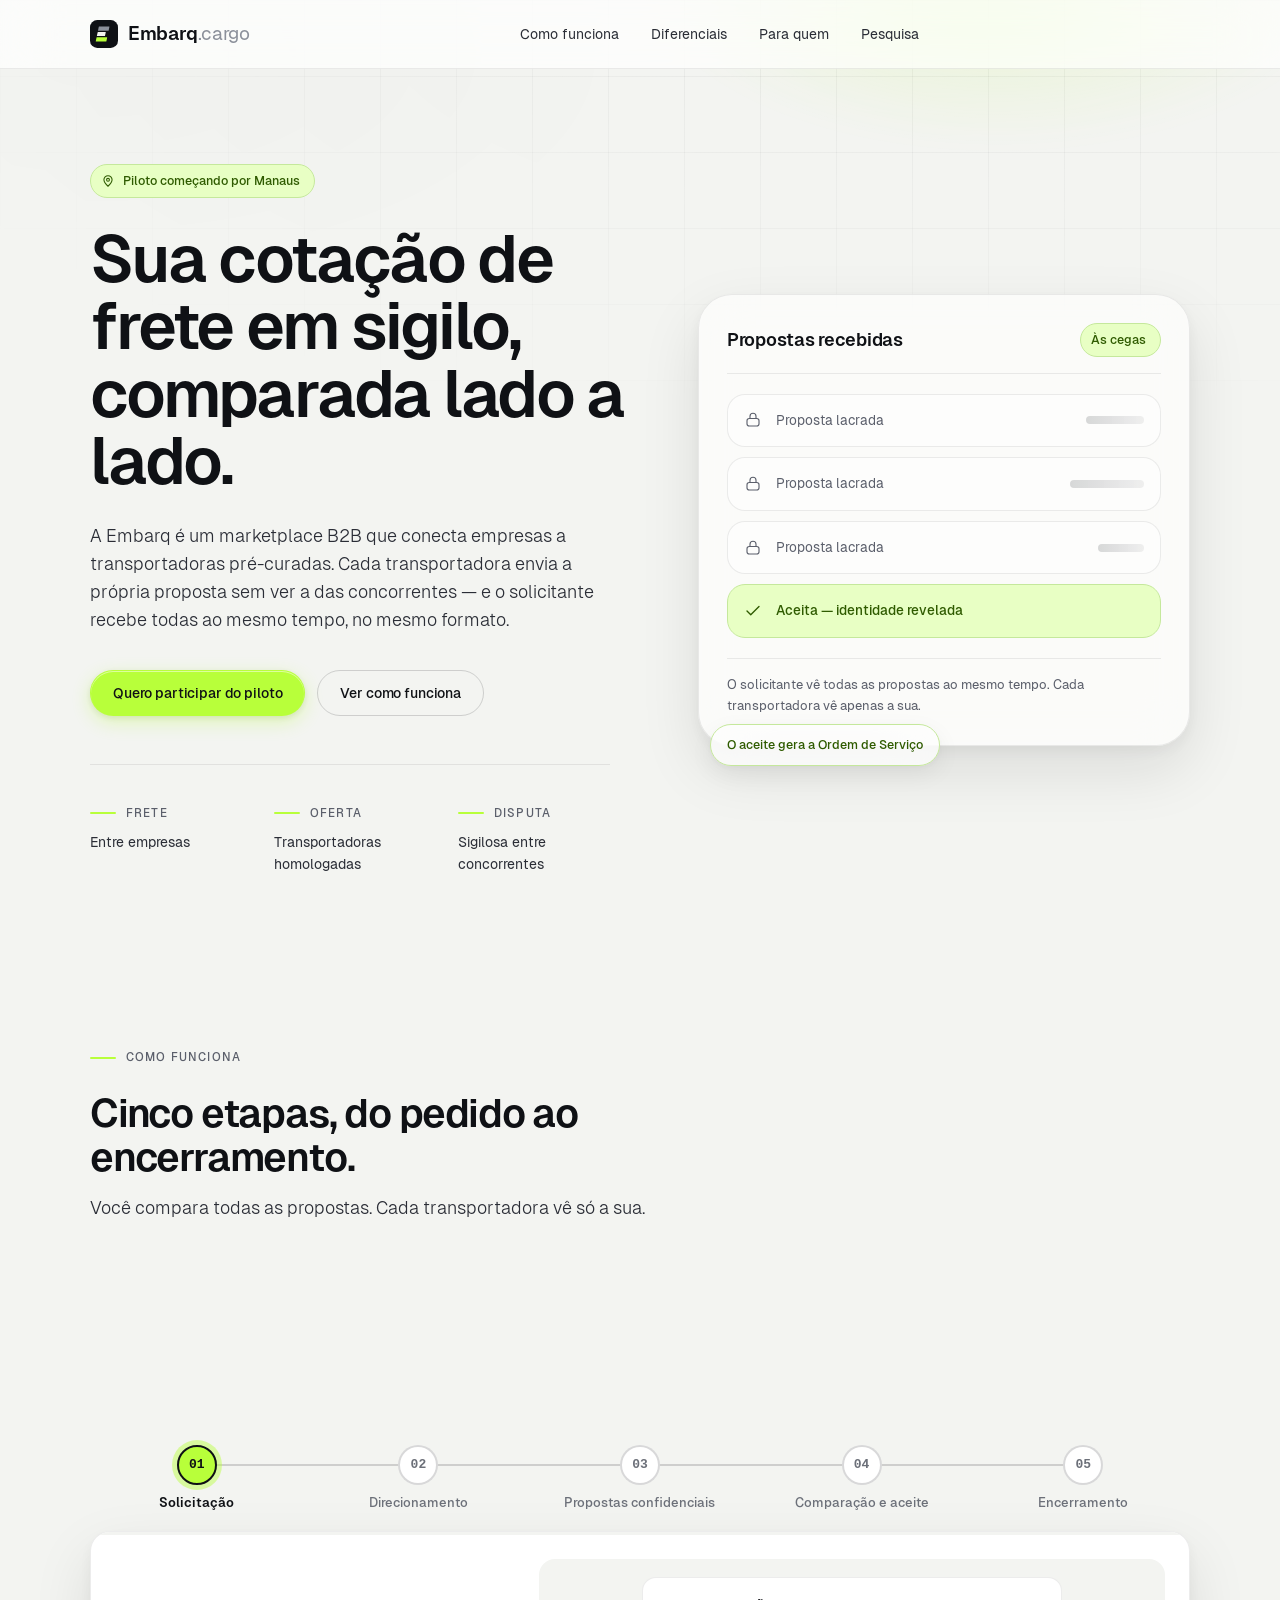
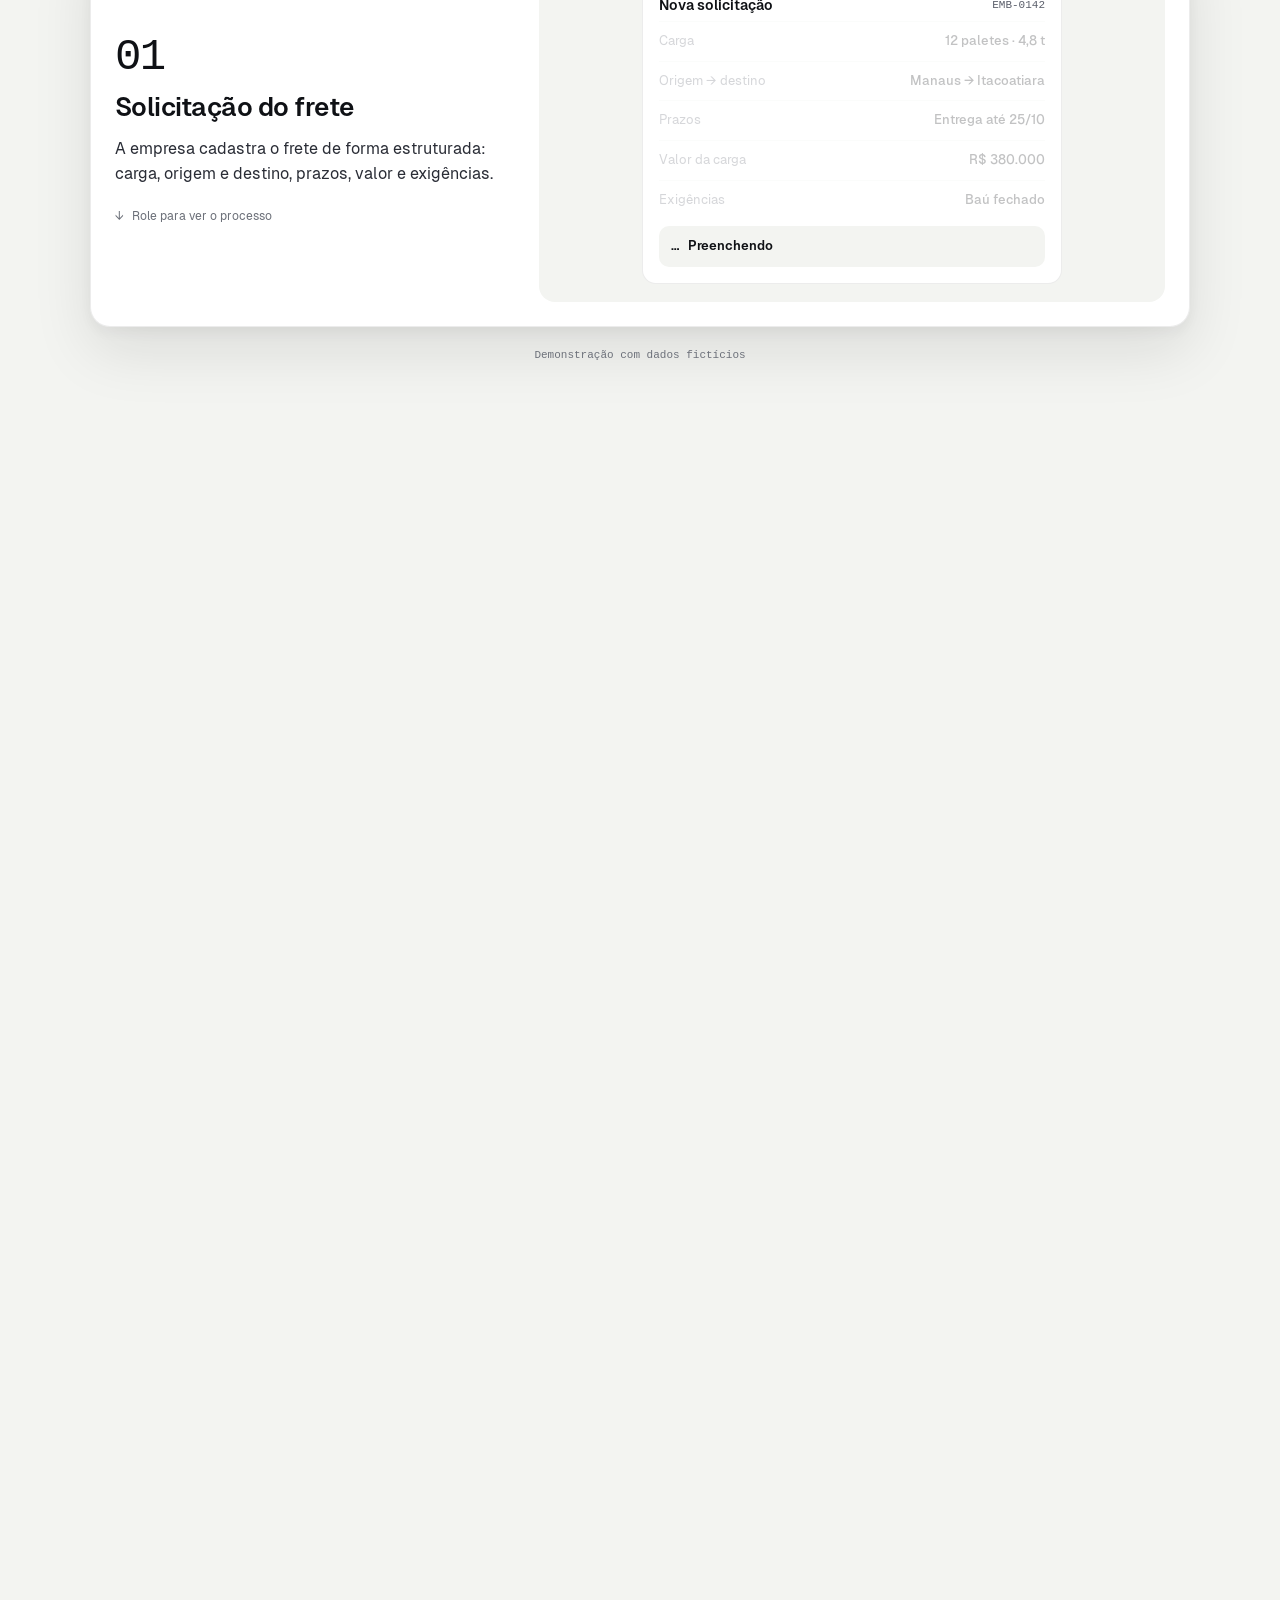
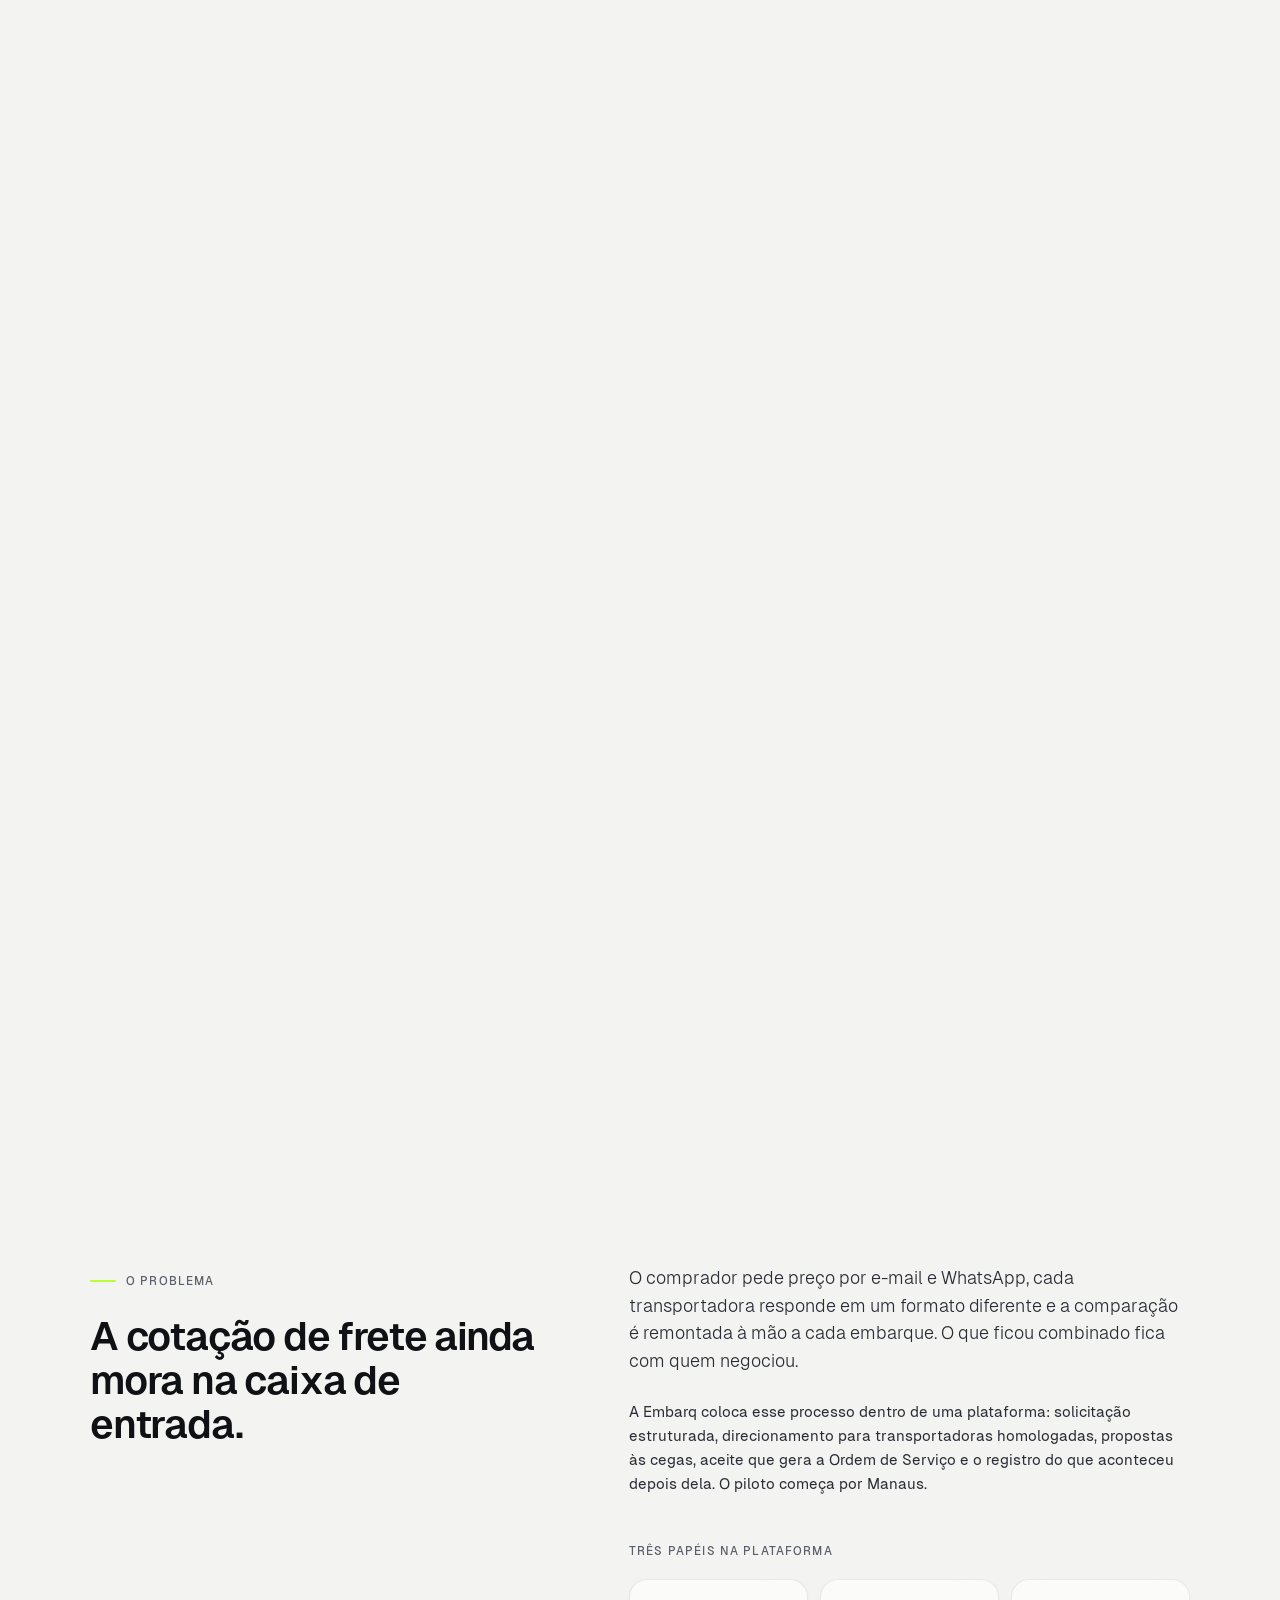
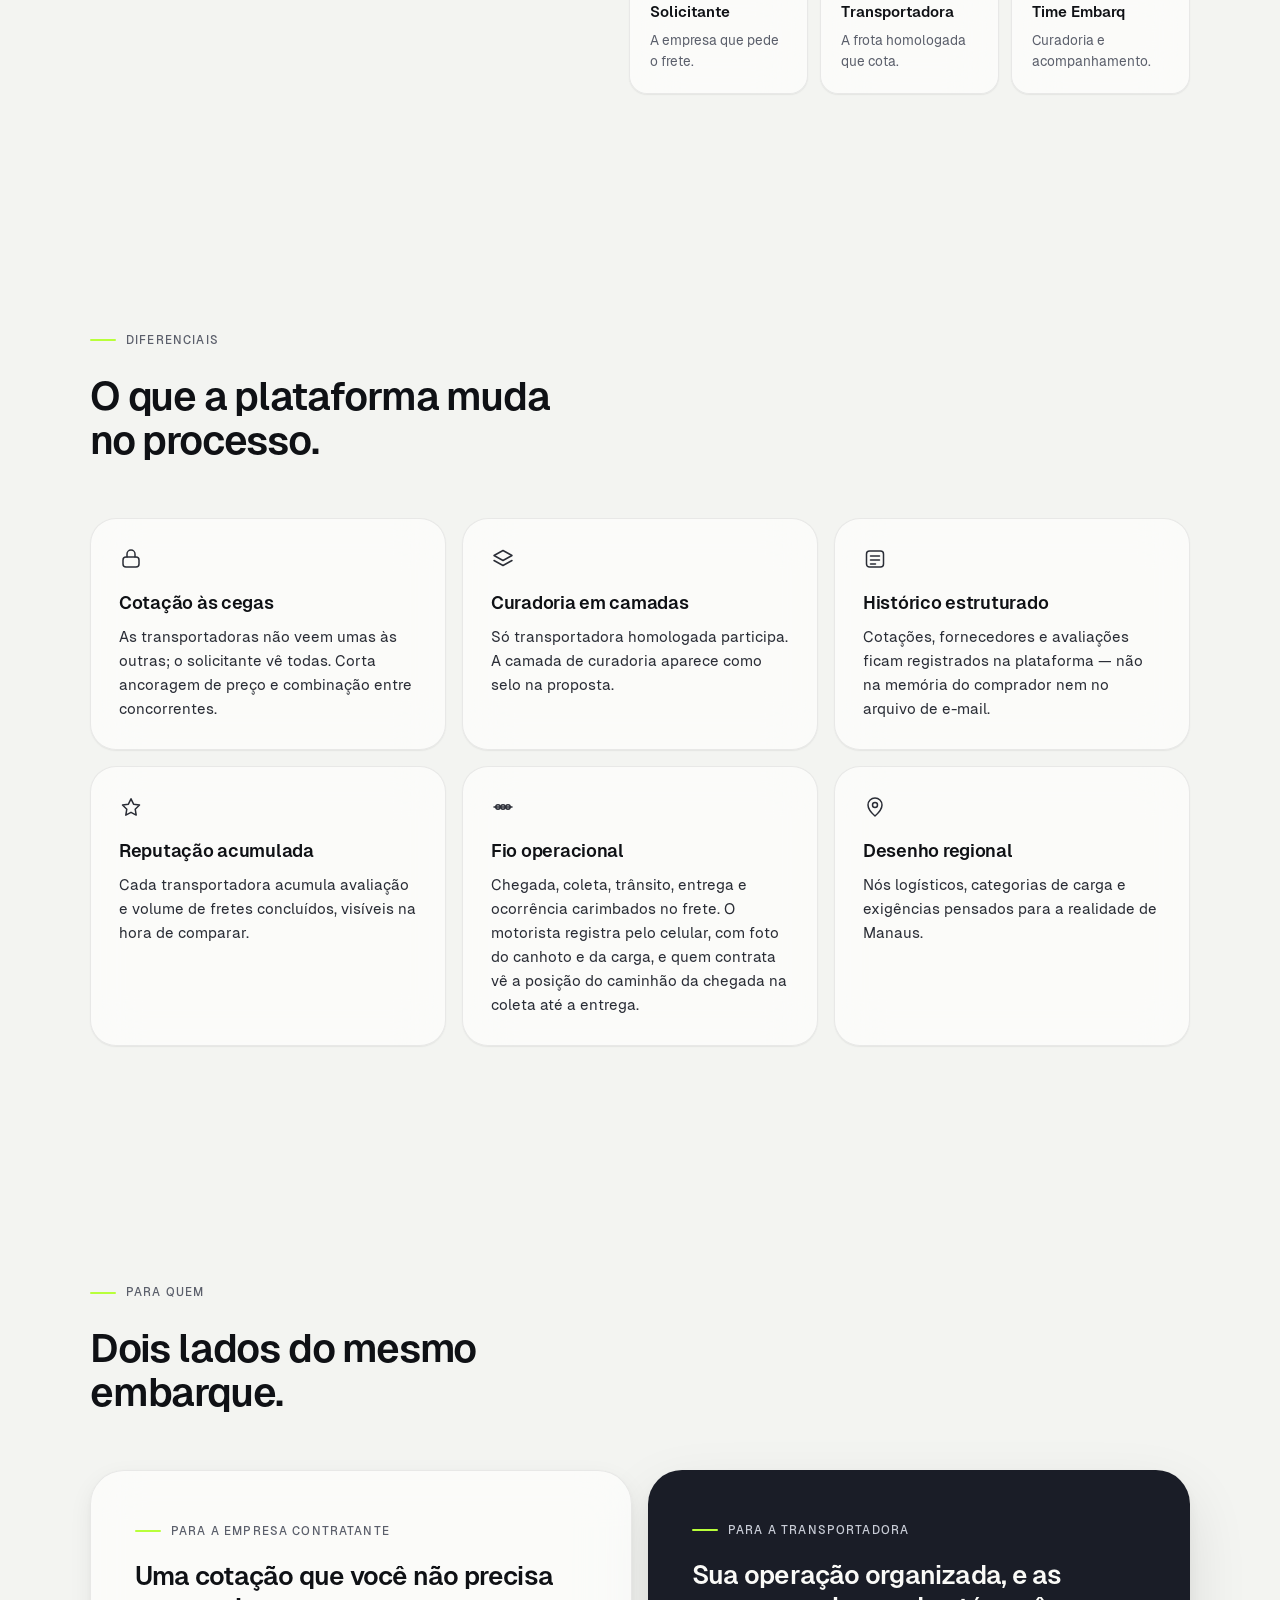
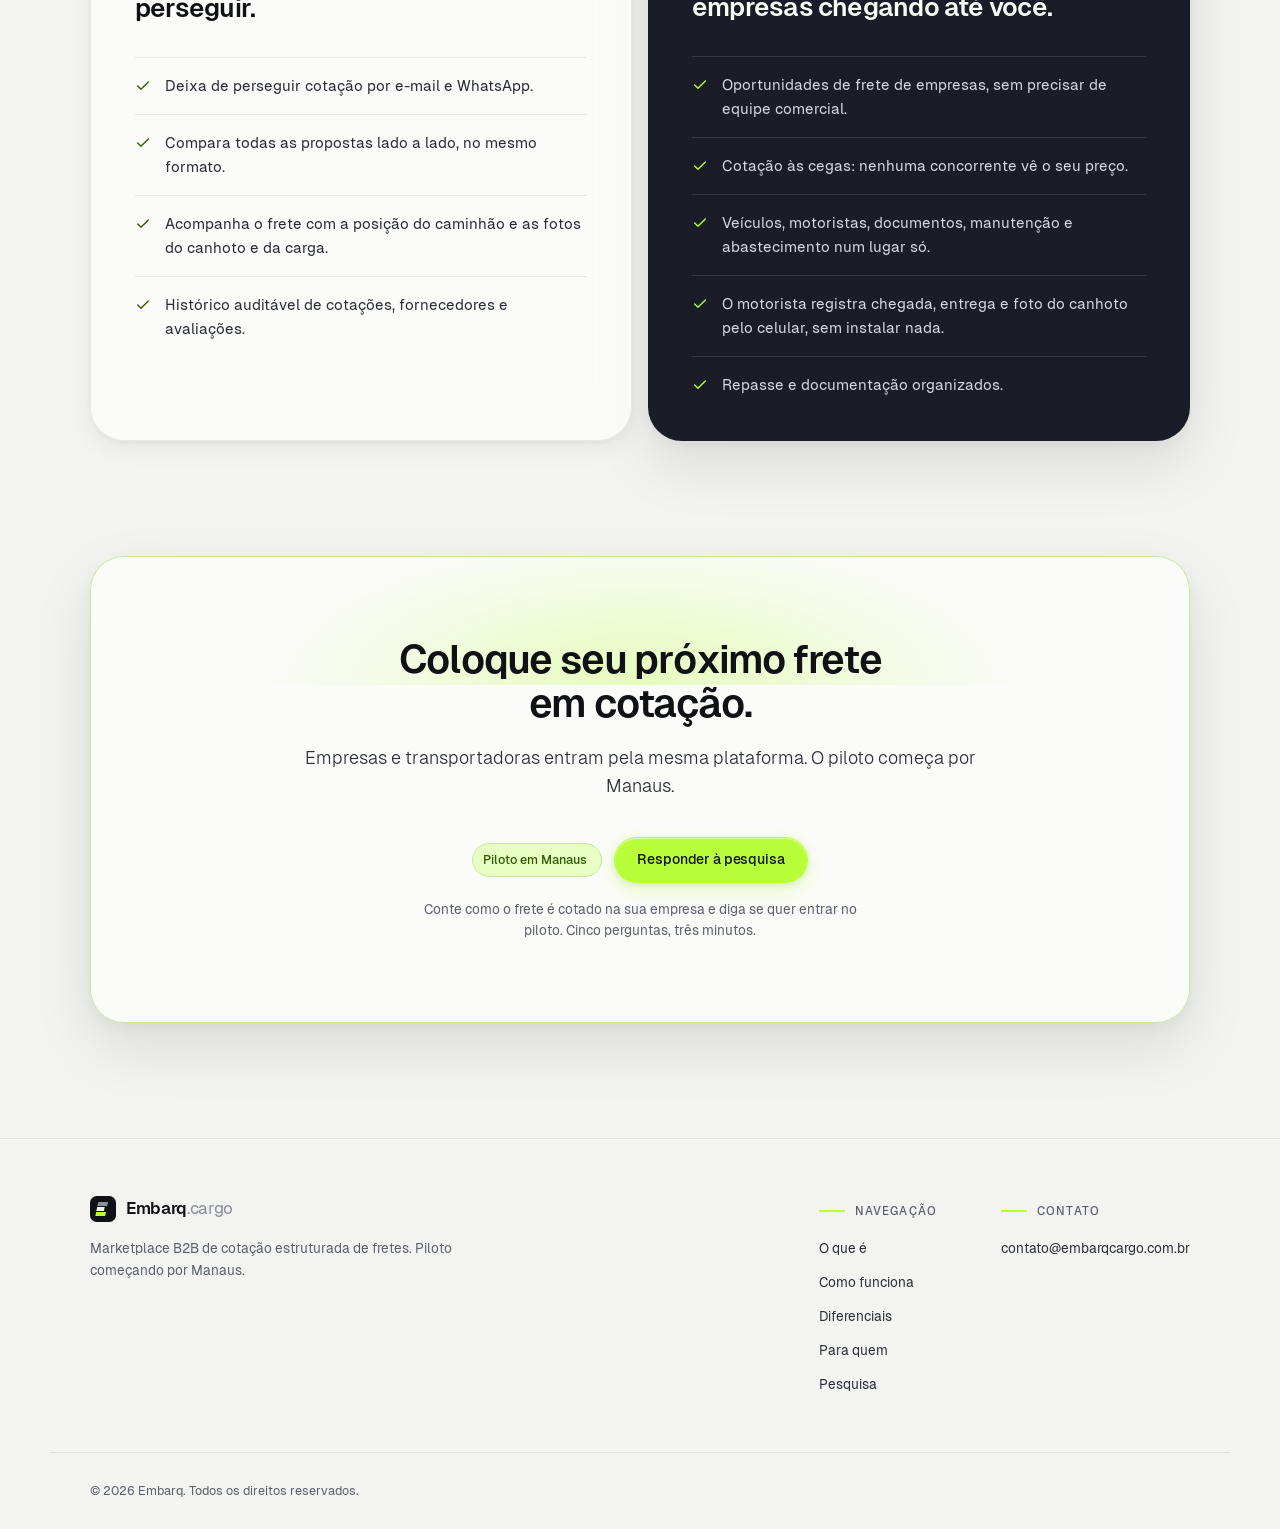
==== index.html @ 16a87852 "Réplica do site Embarq Cargo com jornada "Como funciona" - Cópia estática de embarqcargo.com.br (HTM" ====
<!doctype html>
<html lang="pt-BR">
  <head>
    <meta charset="UTF-8" />
    <meta name="viewport" content="width=device-width, initial-scale=1.0" />

    <title>Embarq Cargo — sua cotação de frete em sigilo</title>
    <meta
      name="description"
      content="Marketplace B2B de cotação estruturada de fretes. Transportadoras homologadas cotam às cegas; quem contrata o frete compara todas as propostas lado a lado. Começando por Manaus."
    />
    <link rel="canonical" href="https://embarqcargo.com.br/" />
    <meta name="robots" content="index, follow" />
    <meta name="theme-color" content="#0F1115" />

    <meta property="og:type" content="website" />
    <meta property="og:site_name" content="Embarq Cargo" />
    <meta property="og:locale" content="pt_BR" />
    <meta property="og:url" content="https://embarqcargo.com.br/" />
    <meta property="og:title" content="Embarq Cargo — sua cotação de frete em sigilo" />
    <meta
      property="og:description"
      content="Marketplace B2B que conecta empresas a transportadoras pré-curadas, com cotação às cegas entre concorrentes."
    />
    <meta property="og:image" content="https://embarqcargo.com.br/og-image.png" />
    <meta property="og:image:width" content="1200" />
    <meta property="og:image:height" content="630" />

    <meta name="twitter:card" content="summary_large_image" />
    <meta name="twitter:title" content="Embarq Cargo — sua cotação de frete em sigilo" />
    <meta
      name="twitter:description"
      content="Marketplace B2B que conecta empresas a transportadoras pré-curadas, com cotação às cegas entre concorrentes."
    />
    <meta name="twitter:image" content="https://embarqcargo.com.br/og-image.png" />

    <link rel="icon" href="/favicon.svg" type="image/svg+xml" />
    <link rel="apple-touch-icon" href="/apple-touch-icon.png" />

    <script type="application/ld+json">
      {
        "@context": "https://schema.org",
        "@type": "Organization",
        "name": "Embarq Cargo",
        "alternateName": "Embarq",
        "url": "https://embarqcargo.com.br/",
        "logo": "https://embarqcargo.com.br/favicon.svg",
        "email": "contato@embarqcargo.com.br",
        "description": "Marketplace B2B de cotação estruturada de fretes, com cotação às cegas entre transportadoras homologadas.",
        "contactPoint": {
          "@type": "ContactPoint",
          "contactType": "comercial",
          "email": "contato@embarqcargo.com.br",
          "availableLanguage": ["Portuguese"]
        }
      }
    </script>

    <script type="module" crossorigin src="/assets/index-Kib1uGmb.js"></script>
    <link rel="modulepreload" crossorigin href="/assets/index-CfhsuWbz.js">
    <link rel="stylesheet" crossorigin href="/assets/index-B1-DxNjW.css">
    <link rel="stylesheet" href="/assets/jornada.css">
    <script defer src="/assets/jornada.js"></script>
  </head>

  <body>
    <div class="fundo" aria-hidden="true"></div>

    <a
      href="#conteudo"
      class="btn btn-primario sr-only focus:not-sr-only focus:fixed focus:top-3 focus:left-3 focus:z-50"
      >Pular para o conteúdo</a
    >

    <div class="conteudo">
      <!-- ── Navegação ──────────────────────────────────────────── -->
      <header class="vidro-forte fixed inset-x-0 top-0 z-40 border-b border-line">
        <div class="container-embarq flex h-[68px] items-center justify-between gap-4">
          <a href="/" class="flex items-center gap-2.5 text-ink no-underline" aria-label="Embarq.cargo, página inicial">
            <svg width="28" height="28" viewBox="0 0 200 200" aria-hidden="true" focusable="false">
              <rect width="200" height="200" rx="52" fill="#0F1115" />
              <g transform="translate(100 100) skewX(-12) translate(-100 -100)">
                <rect x="52" y="47" width="76" height="30" rx="2" fill="#8B909A" />
                <rect x="52" y="85" width="58" height="30" rx="2" fill="#F3F4F1" />
                <rect x="52" y="123" width="76" height="30" rx="2" fill="#B8FF3A" />
              </g>
            </svg>
            <span class="text-[19px] tracking-[-0.02em]"
              ><span class="font-semibold">Embarq</span><span class="font-normal" style="color: #8b909a">.cargo</span></span
            >
          </a>

          <nav class="hidden items-center gap-8 md:flex" aria-label="Seções da página">
            <a href="#como-funciona" class="text-[14px] text-ink-700 no-underline transition-colors hover:text-ink"
              >Como funciona</a
            >
            <a href="#diferenciais" class="text-[14px] text-ink-700 no-underline transition-colors hover:text-ink"
              >Diferenciais</a
            >
            <a href="#para-quem" class="text-[14px] text-ink-700 no-underline transition-colors hover:text-ink"
              >Para quem</a
            >
            <a href="/pesquisa/" class="text-[14px] text-ink-700 no-underline transition-colors hover:text-ink"
              >Pesquisa</a
            >
          </nav>

          <div class="flex items-center gap-2">
            <button
              type="button"
              class="grid h-10 w-10 place-items-center rounded-pill border border-line-strong bg-transparent text-ink md:hidden"
              data-menu-botao
              aria-expanded="false"
              aria-controls="menu-mobile"
              aria-label="Abrir menu"
            >
              <svg width="20" height="20" viewBox="0 0 24 24" fill="none" stroke="currentColor" stroke-width="1.5" stroke-linecap="round" aria-hidden="true">
                <path d="M4 7h16M4 12h16M4 17h16" />
              </svg>
            </button>
          </div>
        </div>

        <div id="menu-mobile" class="border-t border-line md:hidden" data-menu-painel hidden>
          <nav class="container-embarq flex flex-col gap-1 py-4" aria-label="Seções da página">
            <a href="#como-funciona" class="rounded-sm px-2 py-3 text-ink-700 no-underline">Como funciona</a>
            <a href="#diferenciais" class="rounded-sm px-2 py-3 text-ink-700 no-underline">Diferenciais</a>
            <a href="#para-quem" class="rounded-sm px-2 py-3 text-ink-700 no-underline">Para quem</a>
            <a href="/pesquisa/" class="rounded-sm px-2 py-3 text-ink-700 no-underline">Pesquisa</a>
          </nav>
        </div>
      </header>

      <main id="conteudo" tabindex="-1">
        <!-- ── Hero ─────────────────────────────────────────────── -->
        <section class="secao pt-[132px] md:pt-[164px]">
          <div class="container-embarq grid items-center gap-14 lg:grid-cols-[1.05fr_0.95fr] lg:gap-16">
            <div>
              <p class="selo surgir">
                <svg width="14" height="14" viewBox="0 0 24 24" fill="none" stroke="currentColor" stroke-width="1.8" stroke-linecap="round" stroke-linejoin="round" aria-hidden="true">
                  <path d="M12 21s7-6.1 7-11a7 7 0 1 0-14 0c0 4.9 7 11 7 11z" />
                  <circle cx="12" cy="10" r="2.5" />
                </svg>
                Piloto começando por Manaus
              </p>

              <h1 class="mt-7 text-hero text-ink">
                Sua cotação de frete em sigilo, comparada lado a lado.
              </h1>

              <p class="mt-7 max-w-[54ch] text-lead text-ink-700">
                A Embarq é um marketplace B2B que conecta empresas a transportadoras pré-curadas. Cada
                transportadora envia a própria proposta sem ver a das concorrentes — e o solicitante recebe todas
                ao mesmo tempo, no mesmo formato.
              </p>

              <div class="mt-9 flex flex-wrap items-center gap-3">
                <a href="/pesquisa/" class="btn btn-primario">Quero participar do piloto</a>
                <a href="#como-funciona" class="btn btn-secundario">Ver como funciona</a>
              </div>

              <dl class="mt-12 grid max-w-[520px] grid-cols-2 gap-x-8 gap-y-6 border-t border-line pt-8 sm:grid-cols-3">
                <div>
                  <dt class="rotulo">Frete</dt>
                  <dd class="mt-2 ml-0 text-[14px] text-ink-700">Entre empresas</dd>
                </div>
                <div>
                  <dt class="rotulo">Oferta</dt>
                  <dd class="mt-2 ml-0 text-[14px] text-ink-700">Transportadoras homologadas</dd>
                </div>
                <div>
                  <dt class="rotulo">Disputa</dt>
                  <dd class="mt-2 ml-0 text-[14px] text-ink-700">Sigilosa entre concorrentes</dd>
                </div>
              </dl>
            </div>

            <!-- Quadro ilustrativo: propostas lacradas e uma revelada.
                 Sem preço, sem prazo, sem nome de empresa — as tarjas são
                 tarjas mesmo, e não números inventados. -->
            <div class="relative">
              <div class="vidro surgir rounded-xl border border-line p-5 shadow-float sm:p-7" style="animation-delay: 120ms">
                <div class="flex items-center justify-between gap-3 border-b border-line pb-4">
                  <p class="text-titulo text-ink">Propostas recebidas</p>
                  <span class="selo">Às cegas</span>
                </div>

                <ul class="mt-5 flex list-none flex-col gap-2.5 p-0">
                  <li class="linha-proposta">
                    <svg class="flex-none text-ink-500" width="18" height="18" viewBox="0 0 24 24" fill="none" stroke="currentColor" stroke-width="1.5" stroke-linecap="round" aria-hidden="true">
                      <rect x="4" y="10" width="16" height="10" rx="3" />
                      <path d="M8 10V7a4 4 0 0 1 8 0v3" />
                    </svg>
                    <span class="flex-1 text-[13.5px] text-ink-500">Proposta lacrada</span>
                    <span class="tarja w-[58px]" aria-hidden="true"></span>
                  </li>
                  <li class="linha-proposta">
                    <svg class="flex-none text-ink-500" width="18" height="18" viewBox="0 0 24 24" fill="none" stroke="currentColor" stroke-width="1.5" stroke-linecap="round" aria-hidden="true">
                      <rect x="4" y="10" width="16" height="10" rx="3" />
                      <path d="M8 10V7a4 4 0 0 1 8 0v3" />
                    </svg>
                    <span class="flex-1 text-[13.5px] text-ink-500">Proposta lacrada</span>
                    <span class="tarja w-[74px]" aria-hidden="true"></span>
                  </li>
                  <li class="linha-proposta">
                    <svg class="flex-none text-ink-500" width="18" height="18" viewBox="0 0 24 24" fill="none" stroke="currentColor" stroke-width="1.5" stroke-linecap="round" aria-hidden="true">
                      <rect x="4" y="10" width="16" height="10" rx="3" />
                      <path d="M8 10V7a4 4 0 0 1 8 0v3" />
                    </svg>
                    <span class="flex-1 text-[13.5px] text-ink-500">Proposta lacrada</span>
                    <span class="tarja w-[46px]" aria-hidden="true"></span>
                  </li>
                  <li class="linha-proposta" data-revelada>
                    <svg class="flex-none" width="18" height="18" viewBox="0 0 24 24" fill="none" stroke="currentColor" stroke-width="1.8" stroke-linecap="round" stroke-linejoin="round" aria-hidden="true">
                      <path d="M20 6 9 17l-5-5" />
                    </svg>
                    <span class="flex-1 text-[13.5px] font-medium">Aceita — identidade revelada</span>
                  </li>
                </ul>

                <p class="mt-5 border-t border-line pt-4 text-[13px] text-ink-500">
                  O solicitante vê todas as propostas ao mesmo tempo. Cada transportadora vê apenas a sua.
                </p>
              </div>

              <p
                class="vidro-forte surgir absolute -bottom-5 left-3 hidden rounded-pill border border-neon-line px-4 py-2.5 text-[12.5px] font-medium text-neon-ink shadow-raised sm:block"
                style="animation-delay: 260ms"
              >
                O aceite gera a Ordem de Serviço
              </p>
            </div>
          </div>
        </section>

        <!-- ── Como funciona ────────────────────────────────────── -->
        <!-- Jornada adaptada de "Embarq Jornada v3": avança conforme a rolagem
             (o quadro fica fixo enquanto a seção passa). Dados fictícios. -->
        <section id="como-funciona" class="jn-secao" aria-labelledby="t-como-funciona" tabindex="-1" data-jornada>
          <div class="container-embarq">
            <header class="jn-cab">
              <p class="rotulo">Como funciona</p>
              <h2 id="t-como-funciona" class="mt-6 text-secao text-ink">Cinco etapas, do pedido ao encerramento.</h2>
              <p class="mt-4 text-lead text-ink-700">Você compara todas as propostas. Cada transportadora vê só a sua.</p>
            </header>

            <ol class="sr-only">
              <li>Solicitação: a empresa cadastra o frete de forma estruturada — carga, origem e destino, prazos, valor e exigências.</li>
              <li>Direcionamento: a plataforma envia a solicitação para as transportadoras homologadas compatíveis com a carga e a rota.</li>
              <li>Propostas confidenciais: cada transportadora envia preço, prazo e diferenciais sem ver as condições das concorrentes.</li>
              <li>Comparação e aceite: você vê todas as propostas lado a lado e aceita uma. O aceite gera a Ordem de Serviço e revela a transportadora escolhida.</li>
              <li>Encerramento: recebimento confirmado com canhoto e fotos, avaliação da transportadora e pacote documental registrado.</li>
            </ol>

            <div class="jn-trilho">
              <div class="jn-fixo">
                <div class="jn-tabs" aria-label="Etapas">
                  <span class="jn-track" aria-hidden="true"></span>
                  <span class="jn-fill" aria-hidden="true"></span>
                </div>

                <div class="jn-panel" aria-hidden="true">
                  <div class="jn-bar"><i></i></div>
                  <div class="jn-conteudo">
                    <div class="jn-txt">
                      <span class="jn-num">01</span>
                      <h3 class="jn-title">Solicitação do frete</h3>
                      <p class="jn-body">A empresa cadastra o frete de forma estruturada: carga, origem e destino, prazos, valor e exigências.</p>
                      <span class="jn-dica"><span class="jn-seta">↓</span><span class="jn-dica-t">Role para ver o processo</span></span>
                    </div>
                    <div class="jn-stage"></div>
                  </div>
                </div>

                <p class="jn-foot">Demonstração com dados fictícios</p>
              </div>
            </div>

            <!-- Atalhos para sair da jornada: aparecem só enquanto ela está travada na tela. -->
            <nav class="jn-atalhos" aria-label="Sair do Como funciona">
              <button type="button" class="jn-atalho" data-ir="topo" title="Voltar ao topo">
                <svg width="18" height="18" viewBox="0 0 24 24" fill="none" stroke="currentColor" stroke-width="1.8" stroke-linecap="round" stroke-linejoin="round" aria-hidden="true"><path d="M12 19V5M5 12l7-7 7 7" /></svg>
                <span class="jn-atalho-t">Topo</span>
              </button>
              <button type="button" class="jn-atalho" data-ir="pular" title="Pular o Como funciona">
                <svg width="18" height="18" viewBox="0 0 24 24" fill="none" stroke="currentColor" stroke-width="1.8" stroke-linecap="round" stroke-linejoin="round" aria-hidden="true"><path d="M12 5v14M5 12l7 7 7-7" /></svg>
                <span class="jn-atalho-t">Pular</span>
              </button>
            </nav>
          </div>
        </section>

        <!-- ── O que é / o problema ─────────────────────────────── -->
        <section id="o-que-e" class="secao" aria-labelledby="t-o-que-e" tabindex="-1">
          <div class="container-embarq">
            <div class="grid gap-12 lg:grid-cols-[0.9fr_1.1fr] lg:gap-20">
              <div>
                <p class="rotulo">O problema</p>
                <h2 id="t-o-que-e" class="mt-6 text-secao text-ink">
                  A cotação de frete ainda mora na caixa de entrada.
                </h2>
              </div>

              <div class="max-w-[62ch]">
                <p class="text-lead text-ink-700">
                  O comprador pede preço por e-mail e WhatsApp, cada transportadora responde em um formato
                  diferente e a comparação é remontada à mão a cada embarque. O que ficou combinado fica com
                  quem negociou.
                </p>
                <p class="mt-6 text-corpo text-ink-700">
                  A Embarq coloca esse processo dentro de uma plataforma: solicitação estruturada, direcionamento
                  para transportadoras homologadas, propostas às cegas, aceite que gera a Ordem de Serviço e o
                  registro do que aconteceu depois dela. O piloto começa por Manaus.
                </p>

                <h3 class="mt-12 text-rotulo uppercase text-ink-500">Três papéis na plataforma</h3>
                <ul class="mt-5 grid list-none gap-3 p-0 sm:grid-cols-3">
                  <li class="vidro cartao rounded-md p-5">
                    <p class="text-[15px] font-semibold text-ink">Solicitante</p>
                    <p class="mt-1.5 text-[13.5px] text-ink-500">A empresa que pede o frete.</p>
                  </li>
                  <li class="vidro cartao rounded-md p-5">
                    <p class="text-[15px] font-semibold text-ink">Transportadora</p>
                    <p class="mt-1.5 text-[13.5px] text-ink-500">A frota homologada que cota.</p>
                  </li>
                  <li class="vidro cartao rounded-md p-5">
                    <p class="text-[15px] font-semibold text-ink">Time Embarq</p>
                    <p class="mt-1.5 text-[13.5px] text-ink-500">Curadoria e acompanhamento.</p>
                  </li>
                </ul>
              </div>
            </div>
          </div>
        </section>

        <!-- ── Diferenciais ─────────────────────────────────────── -->
        <section id="diferenciais" class="secao" aria-labelledby="t-diferenciais" tabindex="-1">
          <div class="container-embarq">
            <div class="max-w-[46ch]">
              <p class="rotulo">Diferenciais</p>
              <h2 id="t-diferenciais" class="mt-6 text-secao text-ink">O que a plataforma muda no processo.</h2>
            </div>

            <ul class="mt-14 grid list-none gap-4 p-0 sm:grid-cols-2 lg:grid-cols-3">
              <li class="vidro cartao rounded-lg p-7">
                <svg class="text-ink-700" width="24" height="24" viewBox="0 0 24 24" fill="none" stroke="currentColor" stroke-width="1.5" stroke-linecap="round" stroke-linejoin="round" aria-hidden="true">
                  <rect x="4" y="10" width="16" height="10" rx="3" />
                  <path d="M8 10V7a4 4 0 0 1 8 0v3" />
                </svg>
                <h3 class="mt-5 text-titulo text-ink">Cotação às cegas</h3>
                <p class="mt-2.5 text-corpo text-ink-700">
                  As transportadoras não veem umas às outras; o solicitante vê todas. Corta ancoragem de preço e
                  combinação entre concorrentes.
                </p>
              </li>

              <li class="vidro cartao rounded-lg p-7">
                <svg class="text-ink-700" width="24" height="24" viewBox="0 0 24 24" fill="none" stroke="currentColor" stroke-width="1.5" stroke-linecap="round" stroke-linejoin="round" aria-hidden="true">
                  <path d="M12 3.5 21 8.5 12 13.5 3 8.5z" />
                  <path d="M3 13.5 12 18.5 21 13.5" />
                </svg>
                <h3 class="mt-5 text-titulo text-ink">Curadoria em camadas</h3>
                <p class="mt-2.5 text-corpo text-ink-700">
                  Só transportadora homologada participa. A camada de curadoria aparece como selo na proposta.
                </p>
              </li>

              <li class="vidro cartao rounded-lg p-7">
                <svg class="text-ink-700" width="24" height="24" viewBox="0 0 24 24" fill="none" stroke="currentColor" stroke-width="1.5" stroke-linecap="round" stroke-linejoin="round" aria-hidden="true">
                  <rect x="3.5" y="4" width="17" height="16" rx="3" />
                  <path d="M7.5 9h9M7.5 13h9M7.5 17h5" />
                </svg>
                <h3 class="mt-5 text-titulo text-ink">Histórico estruturado</h3>
                <p class="mt-2.5 text-corpo text-ink-700">
                  Cotações, fornecedores e avaliações ficam registrados na plataforma — não na memória do
                  comprador nem no arquivo de e-mail.
                </p>
              </li>

              <li class="vidro cartao rounded-lg p-7">
                <svg class="text-ink-700" width="24" height="24" viewBox="0 0 24 24" fill="none" stroke="currentColor" stroke-width="1.5" stroke-linecap="round" stroke-linejoin="round" aria-hidden="true">
                  <path d="m12 3.8 2.6 5.4 5.9.8-4.3 4.2 1 5.9-5.2-2.8-5.2 2.8 1-5.9-4.3-4.2 5.9-.8z" />
                </svg>
                <h3 class="mt-5 text-titulo text-ink">Reputação acumulada</h3>
                <p class="mt-2.5 text-corpo text-ink-700">
                  Cada transportadora acumula avaliação e volume de fretes concluídos, visíveis na hora de
                  comparar.
                </p>
              </li>

              <li class="vidro cartao rounded-lg p-7">
                <svg class="text-ink-700" width="24" height="24" viewBox="0 0 24 24" fill="none" stroke="currentColor" stroke-width="1.5" stroke-linecap="round" stroke-linejoin="round" aria-hidden="true">
                  <path d="M3 12h18" />
                  <circle cx="7" cy="12" r="2.2" />
                  <circle cx="12" cy="12" r="2.2" />
                  <circle cx="17" cy="12" r="2.2" />
                </svg>
                <h3 class="mt-5 text-titulo text-ink">Fio operacional</h3>
                <p class="mt-2.5 text-corpo text-ink-700">
                  Chegada, coleta, trânsito, entrega e ocorrência carimbados no frete. O motorista registra pelo
                  celular, com foto do canhoto e da carga, e quem contrata vê a posição do caminhão da chegada na
                  coleta até a entrega.
                </p>
              </li>

              <li class="vidro cartao rounded-lg p-7">
                <svg class="text-ink-700" width="24" height="24" viewBox="0 0 24 24" fill="none" stroke="currentColor" stroke-width="1.5" stroke-linecap="round" stroke-linejoin="round" aria-hidden="true">
                  <path d="M12 21s7-6.1 7-11a7 7 0 1 0-14 0c0 4.9 7 11 7 11z" />
                  <circle cx="12" cy="10" r="2.5" />
                </svg>
                <h3 class="mt-5 text-titulo text-ink">Desenho regional</h3>
                <p class="mt-2.5 text-corpo text-ink-700">
                  Nós logísticos, categorias de carga e exigências pensados para a realidade de Manaus.
                </p>
              </li>
            </ul>
          </div>
        </section>

        <!-- ── Para quem ────────────────────────────────────────── -->
        <section id="para-quem" class="secao" aria-labelledby="t-para-quem" tabindex="-1">
          <div class="container-embarq">
            <div class="max-w-[46ch]">
              <p class="rotulo">Para quem</p>
              <h2 id="t-para-quem" class="mt-6 text-secao text-ink">Dois lados do mesmo embarque.</h2>
            </div>

            <div class="mt-14 grid gap-4 lg:grid-cols-2">
              <article class="vidro rounded-xl border border-line p-8 shadow-raised sm:p-11">
                <p class="rotulo">Para a empresa contratante</p>
                <h3 class="mt-5 text-[26px] font-semibold leading-tight tracking-[-0.03em] text-ink">
                  Uma cotação que você não precisa perseguir.
                </h3>
                <ul class="mt-8 flex list-none flex-col gap-4 p-0">
                  <li class="flex gap-3.5 border-t border-line pt-4 text-corpo text-ink-700">
                    <svg class="mt-1 flex-none text-neon-ink" width="16" height="16" viewBox="0 0 24 24" fill="none" stroke="currentColor" stroke-width="2" stroke-linecap="round" stroke-linejoin="round" aria-hidden="true"><path d="M20 6 9 17l-5-5" /></svg>
                    Deixa de perseguir cotação por e-mail e WhatsApp.
                  </li>
                  <li class="flex gap-3.5 border-t border-line pt-4 text-corpo text-ink-700">
                    <svg class="mt-1 flex-none text-neon-ink" width="16" height="16" viewBox="0 0 24 24" fill="none" stroke="currentColor" stroke-width="2" stroke-linecap="round" stroke-linejoin="round" aria-hidden="true"><path d="M20 6 9 17l-5-5" /></svg>
                    Compara todas as propostas lado a lado, no mesmo formato.
                  </li>
                  <li class="flex gap-3.5 border-t border-line pt-4 text-corpo text-ink-700">
                    <svg class="mt-1 flex-none text-neon-ink" width="16" height="16" viewBox="0 0 24 24" fill="none" stroke="currentColor" stroke-width="2" stroke-linecap="round" stroke-linejoin="round" aria-hidden="true"><path d="M20 6 9 17l-5-5" /></svg>
                    Acompanha o frete com a posição do caminhão e as fotos do canhoto e da carga.
                  </li>
                  <li class="flex gap-3.5 border-t border-line pt-4 text-corpo text-ink-700">
                    <svg class="mt-1 flex-none text-neon-ink" width="16" height="16" viewBox="0 0 24 24" fill="none" stroke="currentColor" stroke-width="2" stroke-linecap="round" stroke-linejoin="round" aria-hidden="true"><path d="M20 6 9 17l-5-5" /></svg>
                    Histórico auditável de cotações, fornecedores e avaliações.
                  </li>
                </ul>
              </article>

              <!-- O bloco escuro é o único da página onde o neon vira TEXTO:
                   sobre `--accent-structural` ele tem contraste de sobra, o
                   que não acontece sobre o off-white. -->
              <article class="rounded-xl bg-accent p-8 text-surface shadow-float sm:p-11">
                <p class="rotulo rotulo-claro">Para a transportadora</p>
                <h3 class="mt-5 text-[26px] font-semibold leading-tight tracking-[-0.03em] text-surface">
                  Sua operação organizada, e as empresas chegando até você.
                </h3>
                <ul class="mt-8 flex list-none flex-col gap-4 p-0">
                  <li class="flex gap-3.5 border-t border-white/12 pt-4 text-corpo text-[#d5d8e0]">
                    <svg class="mt-1 flex-none text-neon" width="16" height="16" viewBox="0 0 24 24" fill="none" stroke="currentColor" stroke-width="2" stroke-linecap="round" stroke-linejoin="round" aria-hidden="true"><path d="M20 6 9 17l-5-5" /></svg>
                    Oportunidades de frete de empresas, sem precisar de equipe comercial.
                  </li>
                  <li class="flex gap-3.5 border-t border-white/12 pt-4 text-corpo text-[#d5d8e0]">
                    <svg class="mt-1 flex-none text-neon" width="16" height="16" viewBox="0 0 24 24" fill="none" stroke="currentColor" stroke-width="2" stroke-linecap="round" stroke-linejoin="round" aria-hidden="true"><path d="M20 6 9 17l-5-5" /></svg>
                    Cotação às cegas: nenhuma concorrente vê o seu preço.
                  </li>
                  <li class="flex gap-3.5 border-t border-white/12 pt-4 text-corpo text-[#d5d8e0]">
                    <svg class="mt-1 flex-none text-neon" width="16" height="16" viewBox="0 0 24 24" fill="none" stroke="currentColor" stroke-width="2" stroke-linecap="round" stroke-linejoin="round" aria-hidden="true"><path d="M20 6 9 17l-5-5" /></svg>
                    Veículos, motoristas, documentos, manutenção e abastecimento num lugar só.
                  </li>
                  <li class="flex gap-3.5 border-t border-white/12 pt-4 text-corpo text-[#d5d8e0]">
                    <svg class="mt-1 flex-none text-neon" width="16" height="16" viewBox="0 0 24 24" fill="none" stroke="currentColor" stroke-width="2" stroke-linecap="round" stroke-linejoin="round" aria-hidden="true"><path d="M20 6 9 17l-5-5" /></svg>
                    O motorista registra chegada, entrega e foto do canhoto pelo celular, sem instalar nada.
                  </li>
                  <li class="flex gap-3.5 border-t border-white/12 pt-4 text-corpo text-[#d5d8e0]">
                    <svg class="mt-1 flex-none text-neon" width="16" height="16" viewBox="0 0 24 24" fill="none" stroke="currentColor" stroke-width="2" stroke-linecap="round" stroke-linejoin="round" aria-hidden="true"><path d="M20 6 9 17l-5-5" /></svg>
                    Repasse e documentação organizados.
                  </li>
                </ul>
              </article>
            </div>
          </div>
        </section>

        <!-- ── CTA final ────────────────────────────────────────── -->
        <section class="secao pt-0" aria-labelledby="t-cta" tabindex="-1">
          <div class="container-embarq">
            <div class="vidro relative overflow-hidden rounded-xl border border-neon-line px-7 py-14 text-center shadow-float sm:px-14 sm:py-20">
              <div
                class="pointer-events-none absolute inset-x-0 -top-24 h-56 opacity-70"
                style="background: radial-gradient(50% 100% at 50% 100%, var(--neon-glow) 0%, transparent 70%)"
                aria-hidden="true"
              ></div>

              <div class="relative">
                <h2 id="t-cta" class="mx-auto max-w-[18ch] text-secao text-ink">
                  Coloque seu próximo frete em cotação.
                </h2>
                <p class="mx-auto mt-5 max-w-[56ch] text-lead text-ink-700">
                  Empresas e transportadoras entram pela mesma plataforma. O piloto começa por Manaus.
                </p>
                <div class="mt-9 flex flex-wrap items-center justify-center gap-3">
                  <p class="selo">Piloto em Manaus</p>
                  <a href="/pesquisa/" class="btn btn-primario">Responder à pesquisa</a>
                </div>
                <p class="mx-auto mt-4 max-w-[52ch] text-[13.5px] text-ink-500">
                  Conte como o frete é cotado na sua empresa e diga se quer entrar no piloto. Cinco perguntas, três
                  minutos.
                </p>
              </div>
            </div>
          </div>
        </section>
      </main>

      <!-- ── Rodapé ───────────────────────────────────────────── -->
      <footer class="border-t border-line">
        <div class="container-embarq flex flex-col gap-10 py-14 md:flex-row md:justify-between">
          <div class="max-w-[38ch]">
            <div class="flex items-center gap-2.5">
              <svg width="26" height="26" viewBox="0 0 200 200" aria-hidden="true" focusable="false">
              <rect width="200" height="200" rx="52" fill="#0F1115" />
              <g transform="translate(100 100) skewX(-12) translate(-100 -100)">
                <rect x="52" y="47" width="76" height="30" rx="2" fill="#8B909A" />
                <rect x="52" y="85" width="58" height="30" rx="2" fill="#F3F4F1" />
                <rect x="52" y="123" width="76" height="30" rx="2" fill="#B8FF3A" />
              </g>
            </svg>
              <span class="text-[17px] tracking-[-0.02em] text-ink"
                ><span class="font-semibold">Embarq</span><span class="font-normal" style="color: #8b909a">.cargo</span></span
              >
            </div>
            <p class="mt-4 text-[13.5px] text-ink-500">
              Marketplace B2B de cotação estruturada de fretes. Piloto começando por Manaus.
            </p>
          </div>

          <div class="flex flex-col gap-8 sm:flex-row sm:gap-16">
            <nav aria-label="Rodapé">
              <h2 class="rotulo">Navegação</h2>
              <ul class="mt-4 flex list-none flex-col gap-2.5 p-0">
                <li><a href="#o-que-e" class="text-[13.5px] text-ink-700 no-underline hover:text-ink">O que é</a></li>
                <li><a href="#como-funciona" class="text-[13.5px] text-ink-700 no-underline hover:text-ink">Como funciona</a></li>
                <li><a href="#diferenciais" class="text-[13.5px] text-ink-700 no-underline hover:text-ink">Diferenciais</a></li>
                <li><a href="#para-quem" class="text-[13.5px] text-ink-700 no-underline hover:text-ink">Para quem</a></li>
                <li><a href="/pesquisa/" class="text-[13.5px] text-ink-700 no-underline hover:text-ink">Pesquisa</a></li>
              </ul>
            </nav>

            <div>
              <h2 class="rotulo">Contato</h2>
              <ul class="mt-4 flex list-none flex-col gap-2.5 p-0">
                <li>
                  <a href="mailto:contato@embarqcargo.com.br" class="text-[13.5px] text-ink-700 no-underline hover:text-ink">contato@embarqcargo.com.br</a
                  >
                </li>
              </ul>
              <!-- TODO: razão social, CNPJ, endereço e telefone entram aqui
                   quando o jurídico/comercial passar os dados oficiais.
                   Nada é inventado enquanto isso. -->
            </div>
          </div>
        </div>

        <div class="container-embarq border-t border-line py-7">
          <p class="text-[12.5px] text-ink-500">
            &copy; <span data-ano>2026</span> Embarq. Todos os direitos reservados.
          </p>
        </div>
      </footer>
    </div>
  </body>
</html>
---- assets/index-B1-DxNjW.css ----
@layer properties{@supports (((-webkit-hyphens:none)) and (not (margin-trim:inline))) or ((-moz-orient:inline) and (not (color:rgb(from red r g b)))){*,:before,:after,::backdrop{--tw-rotate-x:initial;--tw-rotate-y:initial;--tw-rotate-z:initial;--tw-skew-x:initial;--tw-skew-y:initial;--tw-border-style:solid;--tw-leading:initial;--tw-font-weight:initial;--tw-tracking:initial;--tw-shadow:0 0 #0000;--tw-shadow-color:initial;--tw-shadow-alpha:100%;--tw-inset-shadow:0 0 #0000;--tw-inset-shadow-color:initial;--tw-inset-shadow-alpha:100%;--tw-ring-color:initial;--tw-ring-shadow:0 0 #0000;--tw-inset-ring-color:initial;--tw-inset-ring-shadow:0 0 #0000;--tw-ring-inset:initial;--tw-ring-offset-width:0px;--tw-ring-offset-color:#fff;--tw-ring-offset-shadow:0 0 #0000}}}@font-face{font-family:Geist Sans;font-style:normal;font-display:swap;font-weight:300;src:url(/assets/geist-sans-latin-300-normal-C3kkMBb6.woff2)format("woff2"),url(/assets/geist-sans-latin-300-normal-plFOEHCX.woff)format("woff")}@font-face{font-family:Geist Sans;font-style:normal;font-display:swap;font-weight:400;src:url(/assets/geist-sans-latin-400-normal-gapTbOY8.woff2)format("woff2"),url(/assets/geist-sans-latin-400-normal-BOaIZNA2.woff)format("woff")}@font-face{font-family:Geist Sans;font-style:normal;font-display:swap;font-weight:500;src:url(/assets/geist-sans-latin-500-normal-uokXdC-Q.woff2)format("woff2"),url(/assets/geist-sans-latin-500-normal-CN2lyvyL.woff)format("woff")}@font-face{font-family:Geist Sans;font-style:normal;font-display:swap;font-weight:600;src:url(/assets/geist-sans-latin-600-normal-DFOURf8L.woff2)format("woff2"),url(/assets/geist-sans-latin-600-normal-CA1yjETN.woff)format("woff")}@font-face{font-family:Geist Sans;font-style:normal;font-display:swap;font-weight:700;src:url(/assets/geist-sans-latin-700-normal-BmN9tIp5.woff2)format("woff2"),url(/assets/geist-sans-latin-700-normal-CjScfYeH.woff)format("woff")}@layer theme{:root,:host{--font-mono:ui-monospace, SFMono-Regular, Menlo, Monaco, Consolas, "Liberation Mono", "Courier New", monospace;--color-white:#fff;--spacing:.25rem;--font-weight-normal:400;--font-weight-medium:500;--font-weight-semibold:600;--leading-tight:1.25;--shadow-sm:0 1px 3px 0 #0000001a, 0 1px 2px -1px #0000001a;--shadow-md:0 4px 6px -1px #0000001a, 0 2px 4px -2px #0000001a;--shadow-lg:0 10px 15px -3px #0000001a, 0 4px 6px -4px #0000001a;--ease-out:cubic-bezier(0, 0, .2, 1);--blur-sm:8px;--blur-md:12px;--blur-lg:16px;--default-transition-duration:.15s;--default-transition-timing-function:cubic-bezier(.4, 0, .2, 1);--default-font-family:var(--font);--default-mono-font-family:var(--font-mono);--text-rotulo:11.5px}}@layer base{*,:after,:before,::backdrop{box-sizing:border-box;border:0 solid;margin:0;padding:0}::file-selector-button{box-sizing:border-box;border:0 solid;margin:0;padding:0}html,:host{-webkit-text-size-adjust:100%;tab-size:4;line-height:1.5;font-family:var(--default-font-family,-apple-system, BlinkMacSystemFont, "Segoe UI", Roboto, "Helvetica Neue", "Noto Sans", Arial, sans-serif, "Apple Color Emoji", "Segoe UI Emoji", "Segoe UI Symbol", "Noto Color Emoji");font-feature-settings:var(--default-font-feature-settings,normal);font-variation-settings:var(--default-font-variation-settings,normal);-webkit-tap-highlight-color:transparent}hr{height:0;color:inherit;border-top-width:1px}abbr:where([title]){-webkit-text-decoration:underline dotted;text-decoration:underline dotted}h1,h2,h3,h4,h5,h6{font-size:inherit;font-weight:inherit}a{color:inherit;-webkit-text-decoration:inherit;text-decoration:inherit}b,strong{font-weight:bolder}code,kbd,samp,pre{font-family:var(--default-mono-font-family,ui-monospace, SFMono-Regular, Menlo, Monaco, Consolas, "Liberation Mono", "Courier New", monospace);font-feature-settings:var(--default-mono-font-feature-settings,normal);font-variation-settings:var(--default-mono-font-variation-settings,normal);font-size:1em}small{font-size:80%}sub,sup{vertical-align:baseline;font-size:75%;line-height:0;position:relative}sub{bottom:-.25em}sup{top:-.5em}table{text-indent:0;border-color:inherit;border-collapse:collapse}:-moz-focusring:where(:not(iframe)){outline:auto}progress{vertical-align:baseline}summary{display:list-item}ol,ul,menu{list-style:none}img,svg,video,canvas,audio,iframe,embed,object{vertical-align:middle;display:block}img,video{max-width:100%;height:auto}button,input,select,optgroup,textarea{font:inherit;font-feature-settings:inherit;font-variation-settings:inherit;letter-spacing:inherit;color:inherit;opacity:1;background-color:#0000;border-radius:0}::file-selector-button{font:inherit;font-feature-settings:inherit;font-variation-settings:inherit;letter-spacing:inherit;color:inherit;opacity:1;background-color:#0000;border-radius:0}:where(select:is([multiple],[size])) optgroup{font-weight:bolder}:where(select:is([multiple],[size])) optgroup option{padding-inline-start:20px}::file-selector-button{margin-inline-end:4px}::placeholder{opacity:1}@supports (not ((-webkit-appearance:-apple-pay-button))) or (contain-intrinsic-size:1px){::placeholder{color:currentColor}@supports (color:color-mix(in lab,red,red)){::placeholder{color:color-mix(in oklab,currentcolor 50%,transparent)}}}textarea{resize:vertical}::-webkit-search-decoration{-webkit-appearance:none}::-webkit-date-and-time-value{min-height:1lh;text-align:inherit}::-webkit-datetime-edit{display:inline-flex}::-webkit-datetime-edit-fields-wrapper{padding:0}::-webkit-datetime-edit{padding-block:0}::-webkit-datetime-edit-year-field{padding-block:0}::-webkit-datetime-edit-month-field{padding-block:0}::-webkit-datetime-edit-day-field{padding-block:0}::-webkit-datetime-edit-hour-field{padding-block:0}::-webkit-datetime-edit-minute-field{padding-block:0}::-webkit-datetime-edit-second-field{padding-block:0}::-webkit-datetime-edit-millisecond-field{padding-block:0}::-webkit-datetime-edit-meridiem-field{padding-block:0}::-webkit-calendar-picker-indicator{line-height:1}:-moz-ui-invalid{box-shadow:none}button,input:where([type=button],[type=reset],[type=submit]){appearance:button}::file-selector-button{appearance:button}::-webkit-inner-spin-button{height:auto}::-webkit-outer-spin-button{height:auto}[hidden]:where(:not([hidden=until-found])){display:none!important}html{-webkit-font-smoothing:antialiased;text-rendering:optimizelegibility}body{background:var(--bg-0);color:var(--ink-900);font-family:var(--font);margin:0;font-size:15px;line-height:1.6;overflow-x:clip}:focus-visible{outline:2px solid var(--ink-900);outline-offset:3px;border-radius:var(--r-xs)}:focus:not(:focus-visible){outline:none}:target,section[id]{scroll-margin-top:96px}::selection{background:var(--neon);color:var(--ink-900)}}@layer components{.container-embarq{width:100%;max-width:1180px;margin-inline:auto;padding-inline:clamp(20px,5vw,40px)}.secao{padding-block:clamp(72px,9vw,132px)}.fundo{z-index:0;pointer-events:none;background-image:linear-gradient(90deg,#0f11150e 1px,#0000 1px),linear-gradient(#0f11150e 1px,#0000 1px);background-size:76px 76px;position:fixed;inset:0;-webkit-mask-image:radial-gradient(120% 70% at 72% 0,#000 0%,#0000 72%);mask-image:radial-gradient(120% 70% at 72% 0,#000,#0000 72%)}.fundo:after{content:"";background:radial-gradient(46% 34% at 78% -4%,var(--neon-glow) 0%,transparent 62%),radial-gradient(60% 40% at 8% 6%,#1a1d2712 0%,transparent 70%);opacity:.5;position:absolute;inset:0}.conteudo{z-index:1;position:relative}.btn{border-radius:var(--r-pill);letter-spacing:-.01em;white-space:nowrap;cursor:pointer;min-height:46px;transition:transform var(--dur-fast) var(--ease-out),box-shadow var(--dur-base) var(--ease-out),background var(--dur-base) var(--ease-out),border-color var(--dur-base) var(--ease-out);border:1px solid #0000;justify-content:center;align-items:center;gap:8px;padding-inline:22px;font-size:14px;font-weight:500;text-decoration:none;display:inline-flex}.btn-primario{background:var(--neon);color:var(--ink-900);box-shadow:inset 0 1px #ffffff80,0 6px 18px #b8ff3a52,0 2px 6px #0f11151a}.btn-primario:hover{transform:translateY(-1px);box-shadow:inset 0 1px #ffffff80,0 10px 26px #b8ff3a75,0 3px 10px #0f111524}.btn-secundario{color:var(--ink-900);border-color:var(--line-strong);background:0 0}.btn-secundario:hover{background:var(--glass-strong);border-color:var(--ink-900)}.btn-escuro{color:var(--bg-1);background:0 0;border-color:#ffffff47}.btn-escuro:hover{border-color:var(--neon);color:var(--neon)}.btn-sm{min-height:38px;padding-inline:16px;font-size:13.5px}.rotulo{font-size:var(--text-rotulo);letter-spacing:.1em;text-transform:uppercase;color:var(--ink-500);align-items:center;gap:10px;font-weight:500;display:inline-flex}.rotulo:before{content:"";background:var(--neon);border-radius:2px;flex:none;width:26px;height:2px}.rotulo-claro{color:#c8ccd6}.rotulo-claro:before{background:var(--neon)}.selo{border-radius:var(--r-pill);border:1px solid var(--neon-line);background:var(--neon-soft);color:var(--neon-ink);align-items:center;gap:8px;padding:6px 14px 6px 10px;font-size:12.5px;font-weight:500;display:inline-flex}.cartao{border:1px solid var(--line);box-shadow:var(--shadow-sm);transition:transform var(--dur-base) var(--ease-out),box-shadow var(--dur-base) var(--ease-out),border-color var(--dur-base) var(--ease-out)}.cartao:hover{border-color:var(--neon-line);box-shadow:var(--shadow-md);transform:translateY(-3px)}.etapa{padding-bottom:44px;padding-left:74px;position:relative}.etapa:last-child{padding-bottom:0}.etapa:before{content:"";background:linear-gradient(to bottom,var(--line-strong),var(--line));width:1px;position:absolute;top:46px;bottom:-2px;left:23px}.etapa:last-child:before{display:none}.etapa-num{border-radius:var(--r-pill);border:1px solid var(--line-strong);background:var(--bg-1);width:47px;height:47px;color:var(--ink-700);font-variant-numeric:tabular-nums;letter-spacing:-.02em;place-items:center;font-size:14px;font-weight:600;display:grid;position:absolute;top:0;left:0}.etapa-num[data-marco]{background:var(--neon);border-color:var(--neon);color:var(--ink-900);box-shadow:0 0 0 6px #b8ff3a2e}@media(min-width:768px){.etapa{padding-left:96px}.etapa:before{top:62px;left:31px}.etapa-num{width:63px;height:63px;font-size:17px}}.tarja{border-radius:var(--r-pill);background:linear-gradient(90deg,#0f111529,#0f11150f);height:8px}.linha-proposta{border-radius:var(--r-md);border:1px solid var(--line);background:#ffffff80;align-items:center;gap:14px;padding:15px 16px;display:flex}.linha-proposta[data-revelada]{border-color:var(--neon-line);background:var(--neon-soft);color:var(--neon-ink)}@keyframes surgir{0%{opacity:0;transform:translateY(14px)}to{opacity:1;transform:none}}.surgir{animation:surgir var(--dur-slow) var(--ease-out) both}.opcao{text-align:left;border-radius:var(--r-md);border:1px solid var(--line-strong);background:var(--glass-card);width:100%;min-height:60px;-webkit-backdrop-filter:var(--blur-sm);backdrop-filter:var(--blur-sm);color:var(--ink-900);letter-spacing:-.01em;cursor:pointer;transition:border-color var(--dur-fast) var(--ease-out),background var(--dur-fast) var(--ease-out),transform var(--dur-fast) var(--ease-out);align-items:center;gap:12px;padding:14px 18px;font-family:inherit;font-size:16px;font-weight:500;line-height:1.35;display:flex}.opcao:hover:not(:disabled){border-color:var(--ink-900);transform:translateY(-1px)}.opcao[aria-pressed=true],.opcao[data-marcada]{border-color:var(--neon);background:var(--neon-soft);color:var(--neon-ink)}.opcao:disabled{cursor:not-allowed;opacity:.45}.opcao-atalho{border-radius:var(--r-xs);border:1px solid var(--line-strong);width:26px;height:26px;color:var(--ink-500);flex:none;justify-content:center;align-items:center;font-size:12px;font-weight:500;display:none}@media(hover:hover)and (pointer:fine){.opcao-atalho{display:inline-flex}}.opcao[aria-pressed=true] .opcao-atalho,.opcao[data-marcada] .opcao-atalho{border-color:var(--neon-ink);color:var(--neon-ink)}.opcao-atalho{border-radius:50%}.opcao--multipla .opcao-atalho{border-radius:var(--r-xs)}.pergunta-selo{border-radius:var(--r-pill);border:1px solid var(--neon);background:var(--neon-soft);color:var(--neon-ink);letter-spacing:.01em;align-self:flex-start;align-items:center;margin-top:12px;padding:6px 14px;font-size:13px;font-weight:600;display:inline-flex}.pergunta-selo--teto{border-color:var(--line-strong);color:var(--ink-500);background:0 0}.progresso-trilho{border-radius:var(--r-pill);background:var(--line);height:4px;overflow:hidden}.progresso-barra{border-radius:var(--r-pill);background:var(--ink-900);height:100%;transition:width var(--dur-base) var(--ease-out);display:block}.campo{border-radius:var(--r-md);border:1px solid var(--line-field);background:var(--bg-1);width:100%;color:var(--ink-900);padding:14px 16px;font-family:inherit;font-size:16px;line-height:1.5}.campo::placeholder{color:var(--ink-400)}.campo:focus{border-color:var(--ink-900)}.tela{animation:surgir var(--dur-base) var(--ease-out) both}}@layer utilities{.pointer-events-none{pointer-events:none}.sr-only{clip-path:inset(50%);white-space:nowrap;border-width:0;width:1px;height:1px;margin:-1px;padding:0;position:absolute;overflow:hidden}.absolute{position:absolute}.fixed{position:fixed}.relative{position:relative}.inset-x-0{inset-inline:0}.-top-24{top:calc(var(--spacing) * -24)}.top-0{top:0}.-bottom-5{bottom:calc(var(--spacing) * -5)}.left-3{left:calc(var(--spacing) * 3)}.vidro{background:var(--glass-card);-webkit-backdrop-filter:var(--blur-md);backdrop-filter:var(--blur-md);isolation:isolate}.z-40{z-index:40}.mx-auto{margin-inline:auto}.mt-0\.5{margin-top:calc(var(--spacing) * .5)}.mt-1{margin-top:var(--spacing)}.mt-1\.5{margin-top:calc(var(--spacing) * 1.5)}.mt-2{margin-top:calc(var(--spacing) * 2)}.mt-2\.5{margin-top:calc(var(--spacing) * 2.5)}.mt-3{margin-top:calc(var(--spacing) * 3)}.mt-4{margin-top:calc(var(--spacing) * 4)}.mt-5{margin-top:calc(var(--spacing) * 5)}.mt-6{margin-top:calc(var(--spacing) * 6)}.mt-7{margin-top:calc(var(--spacing) * 7)}.mt-8{margin-top:calc(var(--spacing) * 8)}.mt-9{margin-top:calc(var(--spacing) * 9)}.mt-10{margin-top:calc(var(--spacing) * 10)}.mt-12{margin-top:calc(var(--spacing) * 12)}.mt-14{margin-top:calc(var(--spacing) * 14)}.mb-8{margin-bottom:calc(var(--spacing) * 8)}.ml-0{margin-left:0}.block{display:block}.flex{display:flex}.grid{display:grid}.hidden{display:none}.h-5{height:calc(var(--spacing) * 5)}.h-10{height:calc(var(--spacing) * 10)}.h-56{height:calc(var(--spacing) * 56)}.h-\[68px\]{height:68px}.min-h-dvh{min-height:100dvh}.w-5{width:calc(var(--spacing) * 5)}.w-10{width:calc(var(--spacing) * 10)}.w-\[46px\]{width:46px}.w-\[58px\]{width:58px}.w-\[74px\]{width:74px}.w-full{width:100%}.max-w-\[18ch\]{max-width:18ch}.max-w-\[38ch\]{max-width:38ch}.max-w-\[46ch\]{max-width:46ch}.max-w-\[52ch\]{max-width:52ch}.max-w-\[54ch\]{max-width:54ch}.max-w-\[56ch\]{max-width:56ch}.max-w-\[58ch\]{max-width:58ch}.max-w-\[62ch\]{max-width:62ch}.max-w-\[520px\]{max-width:520px}.max-w-\[680px\]{max-width:680px}.flex-1{flex:1}.flex-none{flex:none}.transform{transform:var(--tw-rotate-x,) var(--tw-rotate-y,) var(--tw-rotate-z,) var(--tw-skew-x,) var(--tw-skew-y,)}.list-none{list-style-type:none}.grid-cols-2{grid-template-columns:repeat(2,minmax(0,1fr))}.flex-col{flex-direction:column}.flex-wrap{flex-wrap:wrap}.place-items-center{place-items:center}.items-center{align-items:center}.items-start{align-items:flex-start}.justify-between{justify-content:space-between}.justify-center{justify-content:center}.gap-1{gap:var(--spacing)}.gap-1\.5{gap:calc(var(--spacing) * 1.5)}.gap-2{gap:calc(var(--spacing) * 2)}.gap-2\.5{gap:calc(var(--spacing) * 2.5)}.gap-3{gap:calc(var(--spacing) * 3)}.gap-3\.5{gap:calc(var(--spacing) * 3.5)}.gap-4{gap:calc(var(--spacing) * 4)}.gap-5{gap:calc(var(--spacing) * 5)}.gap-8{gap:calc(var(--spacing) * 8)}.gap-10{gap:calc(var(--spacing) * 10)}.gap-12{gap:calc(var(--spacing) * 12)}.gap-14{gap:calc(var(--spacing) * 14)}.gap-x-8{column-gap:calc(var(--spacing) * 8)}.gap-y-6{row-gap:calc(var(--spacing) * 6)}.overflow-hidden{overflow:hidden}.rounded-lg{border-radius:var(--r-lg)}.rounded-md{border-radius:var(--r-md)}.rounded-pill{border-radius:var(--r-pill)}.rounded-sm{border-radius:var(--r-sm)}.rounded-xl{border-radius:var(--r-xl)}.border{border-style:var(--tw-border-style);border-width:1px}.border-t{border-top-style:var(--tw-border-style);border-top-width:1px}.border-b{border-bottom-style:var(--tw-border-style);border-bottom-width:1px}.border-line{border-color:var(--line)}.border-line-strong{border-color:var(--line-strong)}.border-neon-line{border-color:var(--neon-line)}.border-white\/12{border-color:#ffffff1f}@supports (color:color-mix(in lab,red,red)){.border-white\/12{border-color:color-mix(in oklab,var(--color-white) 12%,transparent)}}.bg-accent{background-color:var(--accent-structural)}.bg-transparent{background-color:#0000}.p-0{padding:0}.p-5{padding:calc(var(--spacing) * 5)}.p-7{padding:calc(var(--spacing) * 7)}.p-8{padding:calc(var(--spacing) * 8)}.px-2{padding-inline:calc(var(--spacing) * 2)}.px-4{padding-inline:calc(var(--spacing) * 4)}.px-7{padding-inline:calc(var(--spacing) * 7)}.py-2\.5{padding-block:calc(var(--spacing) * 2.5)}.py-3{padding-block:calc(var(--spacing) * 3)}.py-4{padding-block:calc(var(--spacing) * 4)}.py-6{padding-block:calc(var(--spacing) * 6)}.py-7{padding-block:calc(var(--spacing) * 7)}.py-8{padding-block:calc(var(--spacing) * 8)}.py-14{padding-block:calc(var(--spacing) * 14)}.pt-0{padding-top:0}.pt-4{padding-top:calc(var(--spacing) * 4)}.pt-8{padding-top:calc(var(--spacing) * 8)}.pt-\[132px\]{padding-top:132px}.pb-4{padding-bottom:calc(var(--spacing) * 4)}.text-center{text-align:center}.text-hero{font-size:clamp(34px,6.4vw,66px);line-height:var(--tw-leading,1.02);letter-spacing:var(--tw-tracking,-.04em);font-weight:var(--tw-font-weight,600)}.text-rotulo{font-size:11.5px;line-height:var(--tw-leading,1.3);letter-spacing:var(--tw-tracking,.1em);font-weight:var(--tw-font-weight,500)}.text-secao{font-size:clamp(26px,3.4vw,40px);line-height:var(--tw-leading,1.1);letter-spacing:var(--tw-tracking,-.03em);font-weight:var(--tw-font-weight,600)}.text-titulo{font-size:18px;line-height:var(--tw-leading,1.35);letter-spacing:var(--tw-tracking,-.015em);font-weight:var(--tw-font-weight,600)}.text-lead{font-size:clamp(16px,1.4vw,19px);line-height:var(--tw-leading,1.55);font-weight:var(--tw-font-weight,300)}.text-corpo{font-size:15px;line-height:var(--tw-leading,1.6)}.text-\[12\.5px\]{font-size:12.5px}.text-\[13\.5px\]{font-size:13.5px}.text-\[13px\]{font-size:13px}.text-\[14px\]{font-size:14px}.text-\[15px\]{font-size:15px}.text-\[17px\]{font-size:17px}.text-\[19px\]{font-size:19px}.text-\[26px\]{font-size:26px}.leading-tight{--tw-leading:var(--leading-tight);line-height:var(--leading-tight)}.font-medium{--tw-font-weight:var(--font-weight-medium);font-weight:var(--font-weight-medium)}.font-normal{--tw-font-weight:var(--font-weight-normal);font-weight:var(--font-weight-normal)}.font-semibold{--tw-font-weight:var(--font-weight-semibold);font-weight:var(--font-weight-semibold)}.tracking-\[-0\.02em\]{--tw-tracking:-.02em;letter-spacing:-.02em}.tracking-\[-0\.03em\]{--tw-tracking:-.03em;letter-spacing:-.03em}.text-\[\#d5d8e0\]{color:#d5d8e0}.text-ink{color:var(--ink-900)}.text-ink-400{color:var(--ink-400)}.text-ink-500{color:var(--ink-500)}.text-ink-700{color:var(--ink-700)}.text-neon{color:var(--neon)}.text-neon-ink{color:var(--neon-ink)}.text-surface{color:var(--bg-1)}.uppercase{text-transform:uppercase}.no-underline{text-decoration-line:none}.underline{text-decoration-line:underline}.opacity-70{opacity:.7}.shadow-float{--tw-shadow:var(--shadow-lg);box-shadow:var(--tw-inset-shadow),var(--tw-inset-ring-shadow),var(--tw-ring-offset-shadow),var(--tw-ring-shadow),var(--tw-shadow)}.shadow-raised{--tw-shadow:var(--shadow-md);box-shadow:var(--tw-inset-shadow),var(--tw-inset-ring-shadow),var(--tw-ring-offset-shadow),var(--tw-ring-shadow),var(--tw-shadow)}.vidro-forte{background:var(--glass-strong);-webkit-backdrop-filter:var(--blur-lg);backdrop-filter:var(--blur-lg)}.transition-colors{transition-property:color,background-color,border-color,outline-color,text-decoration-color,fill,stroke,--tw-gradient-from,--tw-gradient-via,--tw-gradient-to;transition-timing-function:var(--tw-ease,var(--default-transition-timing-function));transition-duration:var(--tw-duration,var(--default-transition-duration))}@media(hover:hover){.hover\:text-ink:hover{color:var(--ink-900)}}.focus\:not-sr-only:focus{clip-path:none;white-space:normal;width:auto;height:auto;margin:0;padding:0;position:static;overflow:visible}.focus\:fixed:focus{position:fixed}.focus\:top-3:focus{top:calc(var(--spacing) * 3)}.focus\:left-3:focus{left:calc(var(--spacing) * 3)}.focus\:z-50:focus{z-index:50}@media(min-width:40rem){.sm\:block{display:block}.sm\:grid-cols-2{grid-template-columns:repeat(2,minmax(0,1fr))}.sm\:grid-cols-3{grid-template-columns:repeat(3,minmax(0,1fr))}.sm\:flex-row{flex-direction:row}.sm\:gap-16{gap:calc(var(--spacing) * 16)}.sm\:p-7{padding:calc(var(--spacing) * 7)}.sm\:p-11{padding:calc(var(--spacing) * 11)}.sm\:px-14{padding-inline:calc(var(--spacing) * 14)}.sm\:py-12{padding-block:calc(var(--spacing) * 12)}.sm\:py-20{padding-block:calc(var(--spacing) * 20)}}@media(min-width:48rem){.md\:flex{display:flex}.md\:hidden{display:none}.md\:flex-row{flex-direction:row}.md\:justify-between{justify-content:space-between}.md\:pt-\[164px\]{padding-top:164px}}@media(min-width:64rem){.lg\:mt-20{margin-top:calc(var(--spacing) * 20)}.lg\:grid-cols-2{grid-template-columns:repeat(2,minmax(0,1fr))}.lg\:grid-cols-3{grid-template-columns:repeat(3,minmax(0,1fr))}.lg\:grid-cols-\[0\.9fr_1\.1fr\]{grid-template-columns:.9fr 1.1fr}.lg\:grid-cols-\[1\.05fr_0\.95fr\]{grid-template-columns:1.05fr .95fr}.lg\:gap-16{gap:calc(var(--spacing) * 16)}.lg\:gap-20{gap:calc(var(--spacing) * 20)}.lg\:pl-\[8\%\]{padding-left:8%}}}:root{--bg-0:#f3f4f1;--bg-1:#fafaf7;--ink-900:#0f1115;--ink-700:#2a2d36;--ink-500:#5b5f6b;--ink-400:#6c7079;--ink-300:#b5b9c4;--line:#0f111514;--line-strong:#0f111529;--line-field:#0f111561;--glass:#ffffff8c;--glass-strong:#ffffffb8;--glass-card:#ffffff9e;--glass-dark:#0f1115c7;--blur-sm:blur(10px);--blur-md:blur(24px) saturate(170%);--blur-lg:blur(28px) saturate(180%);--glow-primario:0 4px 14px #0f111547, inset 0 0 0 1px #b8ff3a2e;--glow-primario-hover:0 8px 22px #0f111561, 0 0 24px #b8ff3a73, inset 0 0 0 1px #b8ff3a59;--accent-structural:#1a1d27;--accent-soft:#eef2e3;--accent-soft-ink:#0f1115;--neon:#b8ff3a;--neon-soft:#e8ffc4;--neon-ink:#2f5b00;--neon-glow:#b8ff3a73;--neon-line:#c5e89c;--red:#ff5a4d;--red-soft:#ffe2de;--red-ink:#9b2418;--red-line:#ffcec5;--amber:#ffb547;--amber-soft:#fff4d8;--amber-ink:#7a5300;--amber-line:#ffe7a8;--shadow-sm:0 1px 2px #0f11150a, 0 1px 1px #0f111508;--shadow-md:0 8px 24px #0f11150f, 0 2px 6px #0f11150a;--shadow-lg:0 24px 60px #0f11151a, 0 6px 16px #0f11150d;--r-xs:10px;--r-sm:12px;--r-md:18px;--r-lg:26px;--r-xl:34px;--r-pill:999px;--font:"Geist Sans", "Inter", -apple-system, system-ui, sans-serif;--dur-fast:.15s;--dur-base:.25s;--dur-slow:.35s;--ease-out:cubic-bezier(.2, .7, .2, 1);--ease-inout:cubic-bezier(.4, 0, .2, 1);--z-dropdown:1000;--z-modal:1100;--z-toast:1200}@media(prefers-reduced-motion:reduce){*,:before,:after{transition-duration:.01ms!important;animation-duration:.01ms!important;animation-iteration-count:1!important}}[tabindex="-1"]:focus{outline:none}@property --tw-rotate-x{syntax:"*";inherits:false}@property --tw-rotate-y{syntax:"*";inherits:false}@property --tw-rotate-z{syntax:"*";inherits:false}@property --tw-skew-x{syntax:"*";inherits:false}@property --tw-skew-y{syntax:"*";inherits:false}@property --tw-border-style{syntax:"*";inherits:false;initial-value:solid}@property --tw-leading{syntax:"*";inherits:false}@property --tw-font-weight{syntax:"*";inherits:false}@property --tw-tracking{syntax:"*";inherits:false}@property --tw-shadow{syntax:"*";inherits:false;initial-value:0 0 #0000}@property --tw-shadow-color{syntax:"*";inherits:false}@property --tw-shadow-alpha{syntax:"<percentage>";inherits:false;initial-value:100%}@property --tw-inset-shadow{syntax:"*";inherits:false;initial-value:0 0 #0000}@property --tw-inset-shadow-color{syntax:"*";inherits:false}@property --tw-inset-shadow-alpha{syntax:"<percentage>";inherits:false;initial-value:100%}@property --tw-ring-color{syntax:"*";inherits:false}@property --tw-ring-shadow{syntax:"*";inherits:false;initial-value:0 0 #0000}@property --tw-inset-ring-color{syntax:"*";inherits:false}@property --tw-inset-ring-shadow{syntax:"*";inherits:false;initial-value:0 0 #0000}@property --tw-ring-inset{syntax:"*";inherits:false}@property --tw-ring-offset-width{syntax:"<length>";inherits:false;initial-value:0}@property --tw-ring-offset-color{syntax:"*";inherits:false;initial-value:#fff}@property --tw-ring-offset-shadow{syntax:"*";inherits:false;initial-value:0 0 #0000}
---- assets/jornada.css ----
/* Jornada "Como funciona" adaptada de "Embarq Jornada v3".
   A jornada avança pela rolagem: o quadro fica fixo (sticky) enquanto a
   seção passa; as etapas são clicáveis e levam à posição correspondente. */


.jn-secao { padding-top: clamp(24px, 4vw, 56px); scroll-margin-top: 68px; }
.jn-cab { max-width: 640px; }
.jn-trilho { position: relative; } /* altura definida pelo script */
.jn-fixo {
  position: sticky; top: 0; min-height: 100vh; box-sizing: border-box;
  padding: 84px 0 20px; display: flex; flex-direction: column; justify-content: center; gap: 20px;
}

/* Etapas */
.jn-tabs { position: relative; display: grid; grid-template-columns: repeat(5, minmax(0, 1fr)); gap: 8px; }
.jn-track, .jn-fill { position: absolute; left: 10%; top: 19px; height: 2px; }
.jn-track { right: 10%; background: var(--line-strong); }
.jn-fill { width: 0; background: var(--ink-900); }
.jn-tab {
  position: relative; display: flex; flex-direction: column; align-items: center; gap: 10px;
  padding: 0 4px; border: 0; background: none; cursor: pointer; color: var(--ink-400); font: inherit;
}
.jn-tab:focus-visible { outline: 2px solid var(--ink-900); outline-offset: 2px; }
.jn-dot {
  width: 40px; height: 40px; border-radius: 50%; display: grid; place-items: center;
  font-family: var(--font-mono); font-size: 13px; font-weight: 600;
  background: #fff; color: var(--ink-400); border: 2px solid var(--line-strong);
  transition: all 0.3s ease;
}
.jn-lbl { font-size: 13px; line-height: 1.25; text-align: center; font-weight: 500; text-wrap: balance; }
.jn-tab.feito .jn-dot { background: var(--ink-900); color: #fff; border-color: var(--ink-900); }
.jn-tab.feito, .jn-tab.ativo { color: var(--ink-900); }
.jn-tab.ativo .jn-dot { background: var(--neon); color: var(--ink-900); border-color: var(--ink-900); box-shadow: 0 0 0 5px var(--neon-glow); }
.jn-tab.ativo .jn-lbl { font-weight: 600; }
@media (max-width: 559px) { .jn-lbl { display: none; } .jn-dot { width: 34px; height: 34px; font-size: 12px; } .jn-track, .jn-fill { top: 16px; } }

/* Painel */
.jn-panel { background: #fff; border: 1px solid var(--line); border-radius: 20px; overflow: hidden; box-shadow: var(--shadow-lg); }
.jn-bar { height: 3px; background: var(--bg-0); }
.jn-bar i { display: block; height: 100%; width: 0; background: var(--neon); }
.jn-conteudo { display: flex; flex-wrap: wrap; gap: 24px; padding: 24px; align-items: center; transition: opacity 0.35s ease, transform 0.35s ease; }
.jn-conteudo.saindo { opacity: 0; transform: translateY(8px); }
.jn-txt { flex: 1 1 260px; max-width: 400px; display: flex; flex-direction: column; gap: 14px; }
.jn-num { font-family: var(--font-mono); font-size: 44px; font-weight: 500; line-height: 1; letter-spacing: -0.04em; color: var(--ink-900); }
.jn-title { margin: 0; font-size: 26px; line-height: 1.15; font-weight: 600; letter-spacing: -0.02em; color: var(--ink-900); text-wrap: balance; }
.jn-body { margin: 0; font-size: 16px; line-height: 1.55; color: var(--ink-700); text-wrap: pretty; }
.jn-dica { display: flex; align-items: center; gap: 8px; margin-top: 6px; font-size: 12px; color: var(--ink-400); transition: opacity 0.3s; }
.jn-seta { display: inline-block; animation: jn-bob 1.6s ease-in-out infinite; }
@keyframes jn-bob { 0%, 100% { transform: translateY(0); } 50% { transform: translateY(4px); } }
.jn-stage {
  flex: 1.4 1 360px; min-width: 0; min-height: 268px; box-sizing: border-box;
  padding: 18px; border-radius: 16px; background: var(--bg-0);
  display: flex; flex-direction: column; justify-content: center;
}
.jn-foot { margin: 0; text-align: center; font-family: var(--font-mono); font-size: 11px; color: var(--ink-400); }

@media (max-width: 767px) {
  .jn-fixo { padding-top: 76px; gap: 14px; }
  .jn-conteudo { padding: 16px; gap: 14px; }
  .jn-txt { gap: 8px; max-width: none; }
  .jn-num { font-size: 28px; }
  .jn-title { font-size: 20px; }
  .jn-body { font-size: 14px; min-height: 4.5em; }
  .jn-dica { display: none; }
  .jn-stage { flex-basis: 100%; min-height: 290px; padding: 10px; }
}

/* Atalhos topo / pular — visíveis só com a jornada travada na tela */
.jn-atalhos {
  position: fixed; right: clamp(12px, 3vw, 28px); bottom: clamp(16px, 4vh, 32px); z-index: 30;
  display: flex; flex-direction: column; gap: 8px;
  opacity: 0; visibility: hidden; transform: translateY(8px);
  transition: opacity 0.25s ease, transform 0.25s ease, visibility 0s linear 0.25s;
}
.jn-atalhos.visivel { opacity: 1; visibility: visible; transform: none; transition: opacity 0.25s ease, transform 0.25s ease; }
.jn-atalho {
  display: flex; align-items: center; gap: 8px; height: 44px; padding: 0 16px 0 13px;
  border-radius: var(--r-pill); border: 1px solid var(--line-strong);
  background: var(--glass-strong); -webkit-backdrop-filter: var(--blur-lg); backdrop-filter: var(--blur-lg);
  box-shadow: var(--shadow-md); color: var(--ink-900); text-decoration: none; font: inherit; font-size: 13px; font-weight: 500; cursor: pointer;
  transition: background 0.2s ease, border-color 0.2s ease;
}
.jn-atalho:hover { border-color: var(--ink-900); }
.jn-atalho[data-ir="pular"] { background: var(--ink-900); border-color: var(--ink-900); color: #fff; }
.jn-atalho[data-ir="pular"]:hover { color: var(--neon); }
.jn-atalho:focus-visible { outline: 2px solid var(--ink-900); outline-offset: 2px; }
@media (max-width: 559px) {
  .jn-atalho { width: 44px; padding: 0; justify-content: center; }
  .jn-atalho-t { display: none; }
}

/* Peças comuns das cenas */
.jn-mono { font-family: var(--font-mono); }
.jn-card { background: #fff; border: 1px solid var(--line); border-radius: 14px; padding: 16px; width: 100%; max-width: 420px; margin: 0 auto; box-sizing: border-box; }
.jn-card-h { display: flex; justify-content: space-between; align-items: center; gap: 12px; font-size: 14px; font-weight: 600; margin-bottom: 4px; }
.jn-card-h .jn-mono { font-size: 11px; font-weight: 400; color: var(--ink-500); }

/* Cena 1 — solicitação */
.jn-field { display: flex; justify-content: space-between; gap: 16px; font-size: 13px; border-top: 1px solid var(--bg-0); padding: 9px 0; opacity: 0.25; transition: opacity 0.3s; }
.jn-field span:first-child { color: var(--ink-500); }
.jn-field span:last-child { text-align: right; font-weight: 500; }
.jn-field.on { opacity: 1; }
.jn-status { display: flex; align-items: center; gap: 8px; margin-top: 6px; padding: 10px 12px; border-radius: 10px; background: var(--bg-0); font-size: 13px; font-weight: 600; transition: background 0.3s; }
.jn-status.ok { background: var(--neon); }

/* Cena 2 — direcionamento */
.jn-route { display: flex; align-items: center; width: 100%; max-width: 440px; margin: 0 auto; }
.jn-origin { flex: none; max-width: 118px; background: var(--ink-900); color: #fff; border-radius: 12px; padding: 12px; display: flex; flex-direction: column; gap: 4px; }
.jn-origin .jn-mono { font-size: 11px; color: var(--neon); }
.jn-origin b { font-size: 13px; line-height: 1.3; font-weight: 600; }
.jn-dests { flex: 1; display: flex; flex-direction: column; gap: 8px; min-width: 0; }
.jn-dest { display: flex; align-items: center; opacity: 0.2; transition: opacity 0.3s; }
.jn-dest.on { opacity: 1; }
.jn-dest.nok.on { opacity: 0.4; }
.jn-line { flex: 1; min-width: 16px; height: 2px; margin: 0 8px; background-image: linear-gradient(90deg, var(--ink-900) 0 10px, transparent 10px 20px); background-size: 20px 2px; }
.jn-dest.nok .jn-line { background-image: linear-gradient(90deg, var(--ink-300) 0 4px, transparent 4px 8px); background-size: 8px 2px; }
.jn-dest.on:not(.nok) .jn-line { animation: jn-fluxo 0.8s linear infinite; }
@keyframes jn-fluxo { from { background-position: 0 0; } to { background-position: 20px 0; } }
.jn-dcard { flex: none; display: flex; align-items: center; gap: 10px; padding: 8px 10px; border-radius: 12px; background: #fff; border: 1px solid var(--line); transition: border-color 0.3s; }
.jn-dest.on:not(.nok) .jn-dcard { border-color: var(--ink-900); }
.jn-id { width: 26px; height: 26px; border-radius: 8px; display: grid; place-items: center; font-family: var(--font-mono); font-size: 12px; font-weight: 600; background: var(--neon); }
.jn-dest.nok .jn-id { background: var(--bg-0); }
.jn-dcard b { display: block; font-size: 12.5px; font-weight: 600; white-space: nowrap; }
.jn-dcard small { display: block; font-size: 11px; color: var(--ink-500); white-space: nowrap; }

/* Cena 3 — propostas confidenciais */
.jn-envs { display: flex; flex-direction: column; align-items: center; gap: 16px; }
.jn-envgrid { display: grid; grid-template-columns: repeat(3, minmax(0, 1fr)); gap: 10px; width: 100%; max-width: 440px; }
.jn-env { background: #fff; border: 1px solid var(--line); border-radius: 14px; padding: 12px; display: flex; flex-direction: column; gap: 8px; opacity: 0; transform: translateY(12px); transition: all 0.4s ease; }
.jn-env.on { opacity: 1; transform: none; }
.jn-env b { font-size: 12px; font-weight: 600; }
.jn-env .jn-mono { font-size: 15px; font-weight: 600; }
.jn-env small { font-size: 11px; color: var(--ink-500); }
.jn-tag { align-self: flex-start; font-size: 11px; font-weight: 600; padding: 4px 8px; border-radius: 6px; background: var(--ink-900); color: var(--neon); }
.jn-seal { display: flex; align-items: center; gap: 10px; padding: 9px 14px; border-radius: var(--r-pill); background: #fff; border: 1px solid var(--line); font-size: 12.5px; text-align: left; opacity: 0; transition: opacity 0.4s; }
.jn-seal.on { opacity: 1; }
.jn-seal i { flex: none; width: 8px; height: 8px; border-radius: 50%; background: var(--neon); box-shadow: 0 0 0 3px var(--neon-glow); }

/* Cena 4 — comparação e aceite */
.jn-cmp { display: flex; flex-direction: column; gap: 12px; }
.jn-views { display: flex; gap: 4px; padding: 4px; background: #fff; border: 1px solid var(--line); border-radius: 12px; align-self: flex-start; }
.jn-views span { border-radius: 9px; padding: 7px 11px; font-size: 12.5px; white-space: nowrap; color: var(--ink-500); font-weight: 500; transition: all 0.3s; }
.jn-views span.on { background: var(--ink-900); color: #fff; font-weight: 600; }
.jn-cards { display: grid; grid-template-columns: repeat(3, minmax(0, 1fr)); gap: 8px; }
.jn-oferta { border-radius: 14px; padding: 12px; display: flex; flex-direction: column; gap: 6px; background: #fff; border: 2px solid var(--line); transition: all 0.3s ease; min-width: 0; }
.jn-oferta b { font-size: 12px; font-weight: 600; line-height: 1.25; }
.jn-oferta .jn-mono { font-size: 17px; font-weight: 600; letter-spacing: -0.02em; white-space: nowrap; }
.jn-oferta small { font-size: 11.5px; color: var(--ink-700); }
.jn-oferta.sel { border-color: var(--ink-900); }
.jn-oferta.ganhou { background: var(--neon); }
.jn-oferta.apagada { opacity: 0.45; }
.jn-oferta.lacrada { background: var(--bg-0); }
.jn-oferta.lacrada b, .jn-oferta.lacrada small { color: var(--ink-400); }
.jn-oferta.lacrada .jn-mono { color: var(--ink-300); letter-spacing: 0.08em; }
.jn-cmp-f { display: flex; flex-wrap: wrap; gap: 8px; align-items: center; justify-content: space-between; min-height: 34px; }
.jn-msg { flex: 1 1 180px; font-size: 12.5px; line-height: 1.4; color: var(--ink-700); }
.jn-os { display: flex; align-items: center; height: 32px; padding: 0 12px; border-radius: var(--r-pill); font-size: 12.5px; font-weight: 600; white-space: nowrap; background: var(--neon); color: var(--ink-900); opacity: 0; transition: opacity 0.3s; }
.jn-os.on { opacity: 1; }

/* Cena 5 — encerramento */
.jn-check { display: flex; align-items: center; gap: 12px; padding: 9px 0; border-top: 1px solid var(--bg-0); font-size: 13px; font-weight: 500; opacity: 0.35; transition: opacity 0.3s; }
.jn-check i { flex: none; width: 22px; height: 22px; border-radius: 50%; display: grid; place-items: center; font-style: normal; font-size: 12px; font-weight: 700; border: 1.5px solid var(--ink-300); transition: all 0.3s; }
.jn-check.on { opacity: 1; }
.jn-check.on i { background: var(--neon); border-color: var(--ink-900); }
.jn-end { margin-top: 8px; padding: 11px; border-radius: 10px; text-align: center; font-size: 14px; font-weight: 600; background: var(--bg-0); color: var(--ink-400); transition: all 0.3s; }
.jn-end.on { background: var(--ink-900); color: var(--neon); }

/* Telas estreitas */
.jn-curto { display: none; }
@media (max-width: 479px) {
  .jn-longo { display: none; }
  .jn-curto { display: inline; }
  .jn-origin { max-width: 92px; padding: 10px; }
  .jn-dcard { padding: 6px 8px; gap: 8px; }
  .jn-dcard b { font-size: 11.5px; }
  .jn-env, .jn-oferta { padding: 9px; }
  .jn-env .jn-mono { font-size: 13px; }
  .jn-oferta .jn-mono { font-size: 13.5px; }
  .jn-views span { padding: 6px 8px; font-size: 11.5px; }
}

@media (prefers-reduced-motion: reduce) {
  .jn-secao *, .jn-secao *::before, .jn-secao *::after { animation: none !important; transition: none !important; }
}
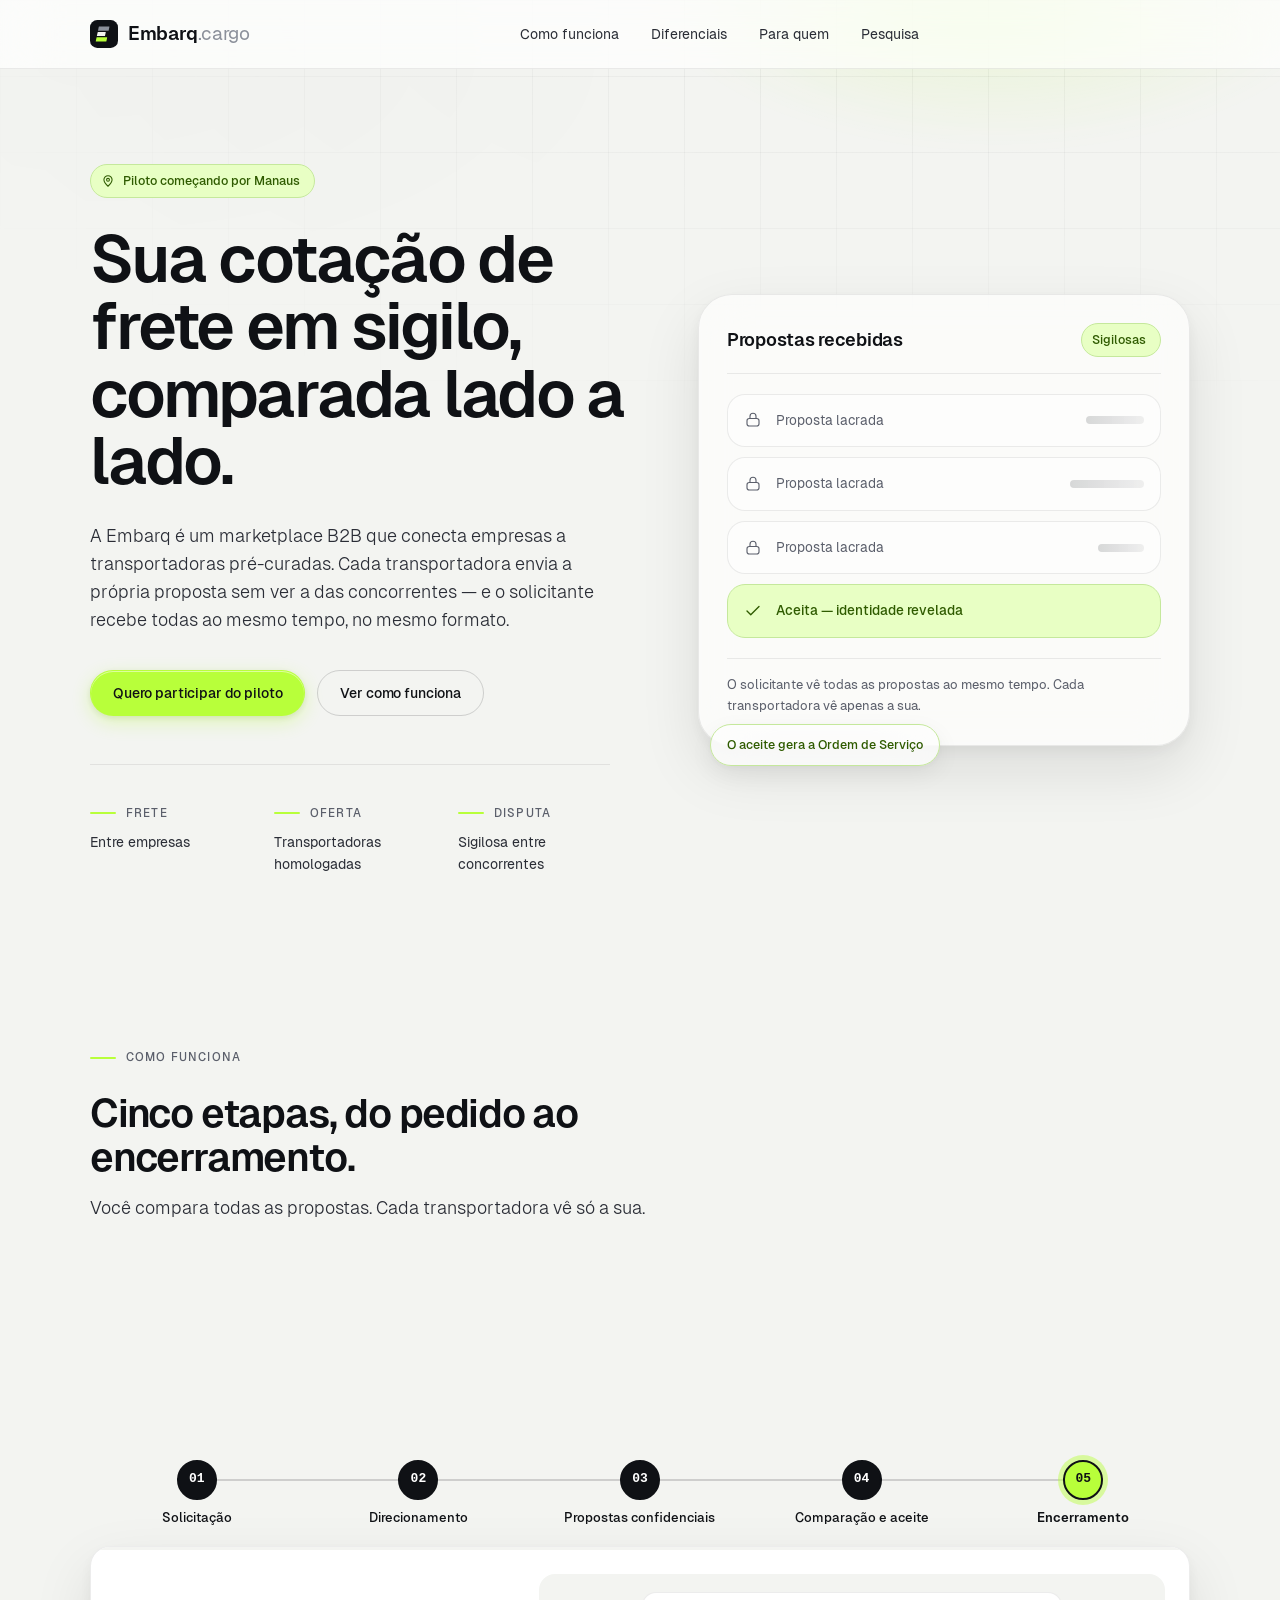
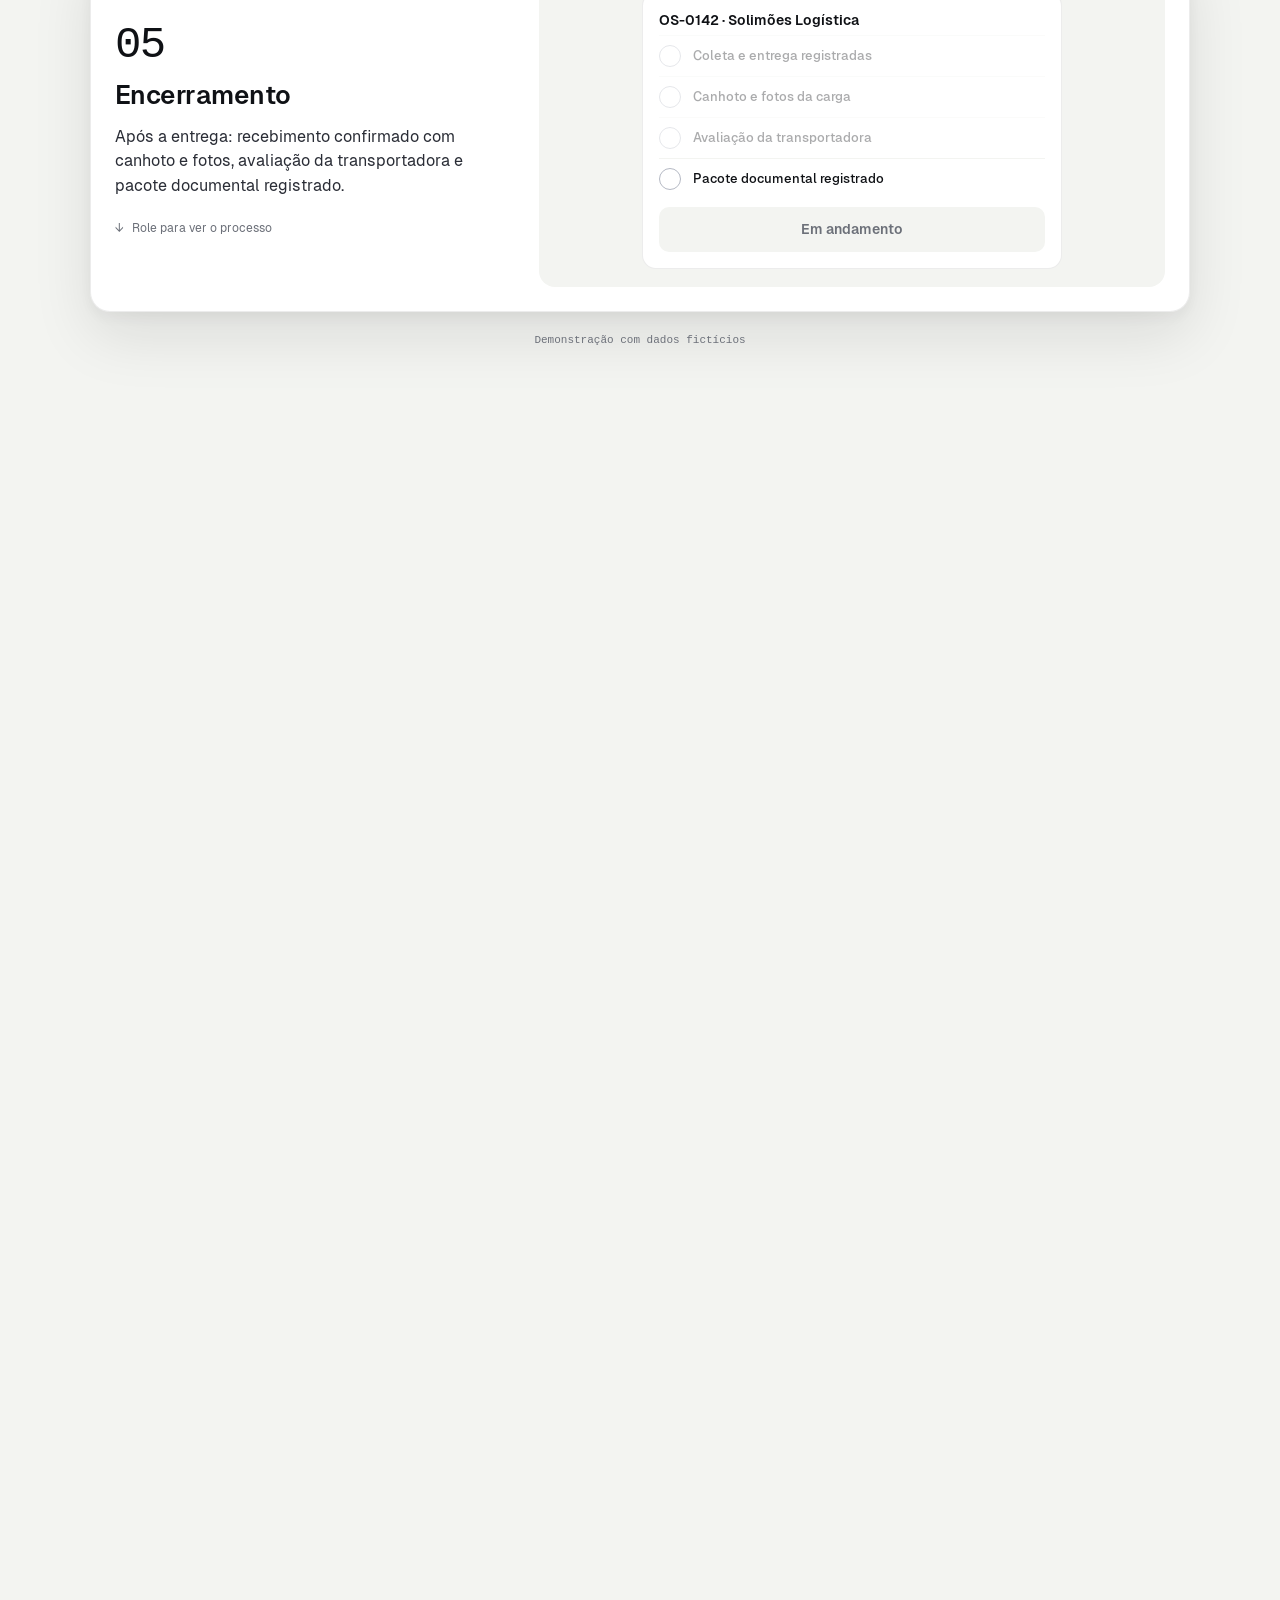
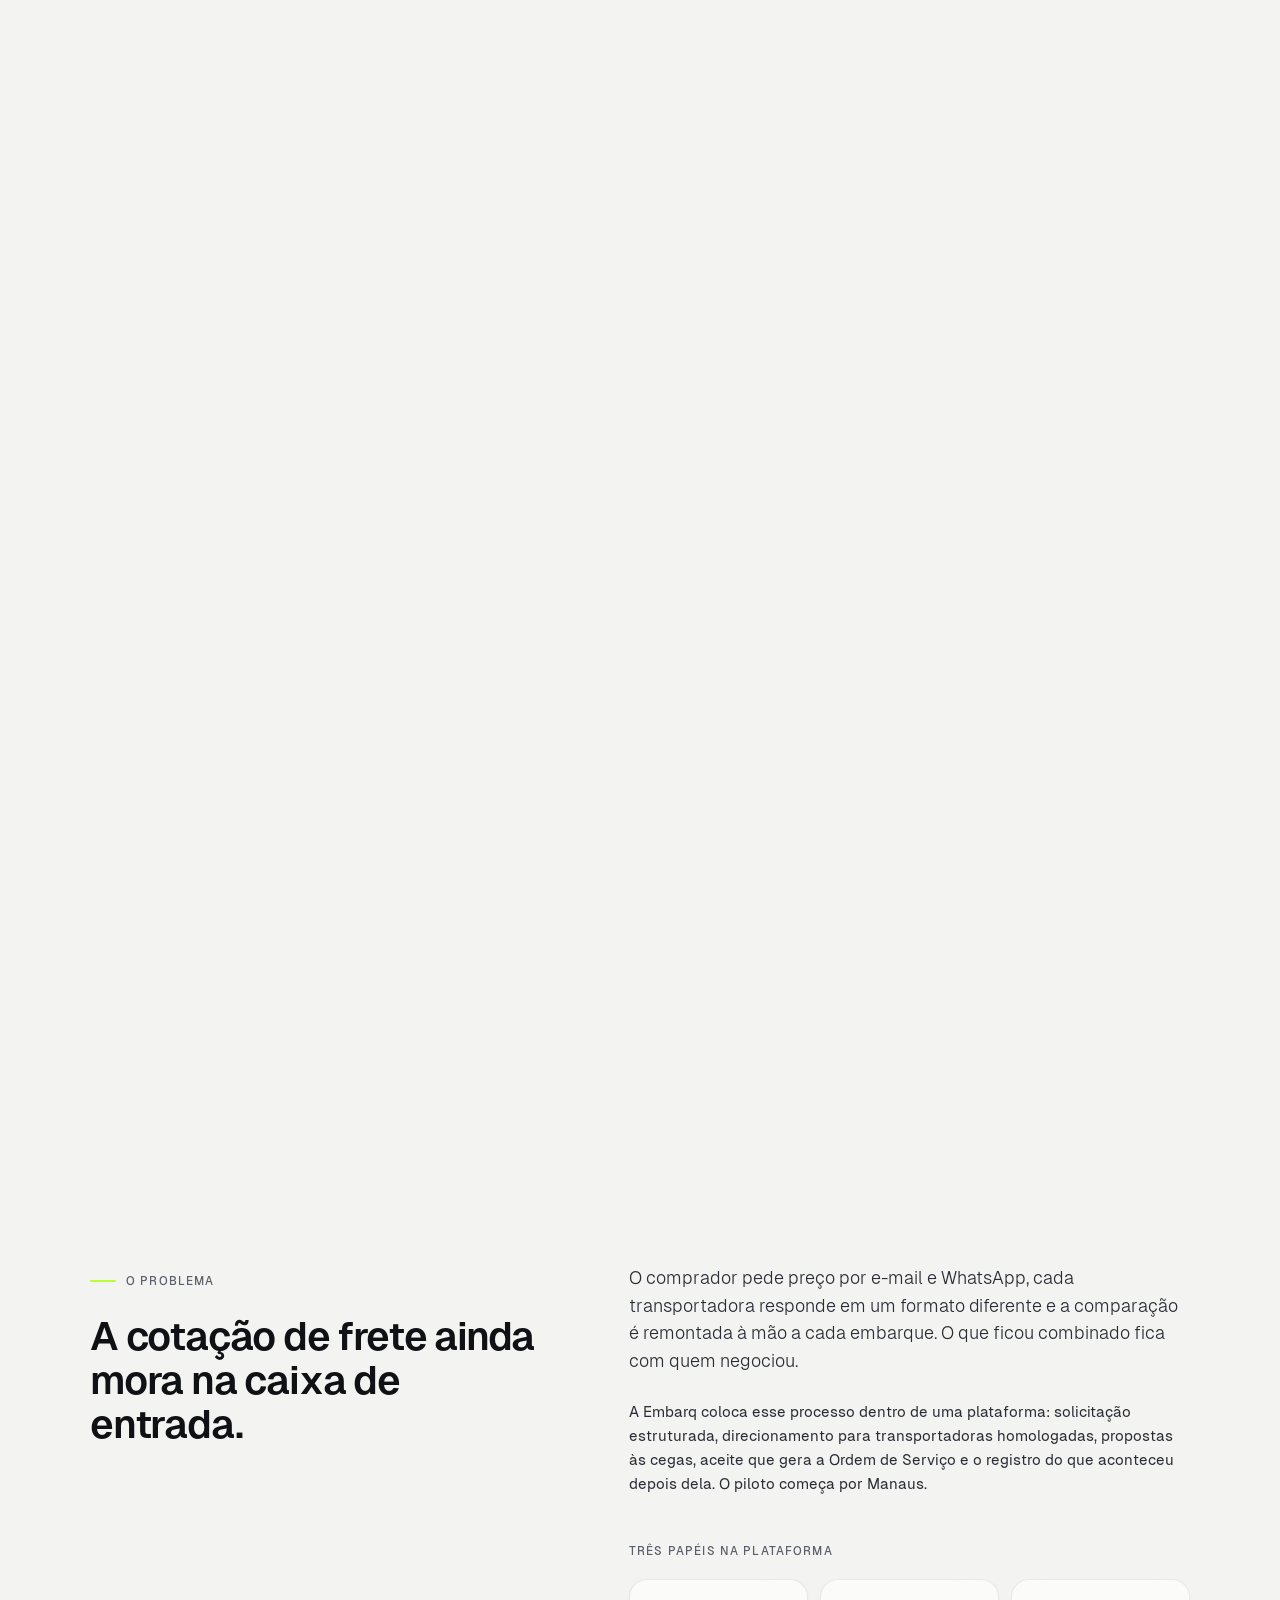
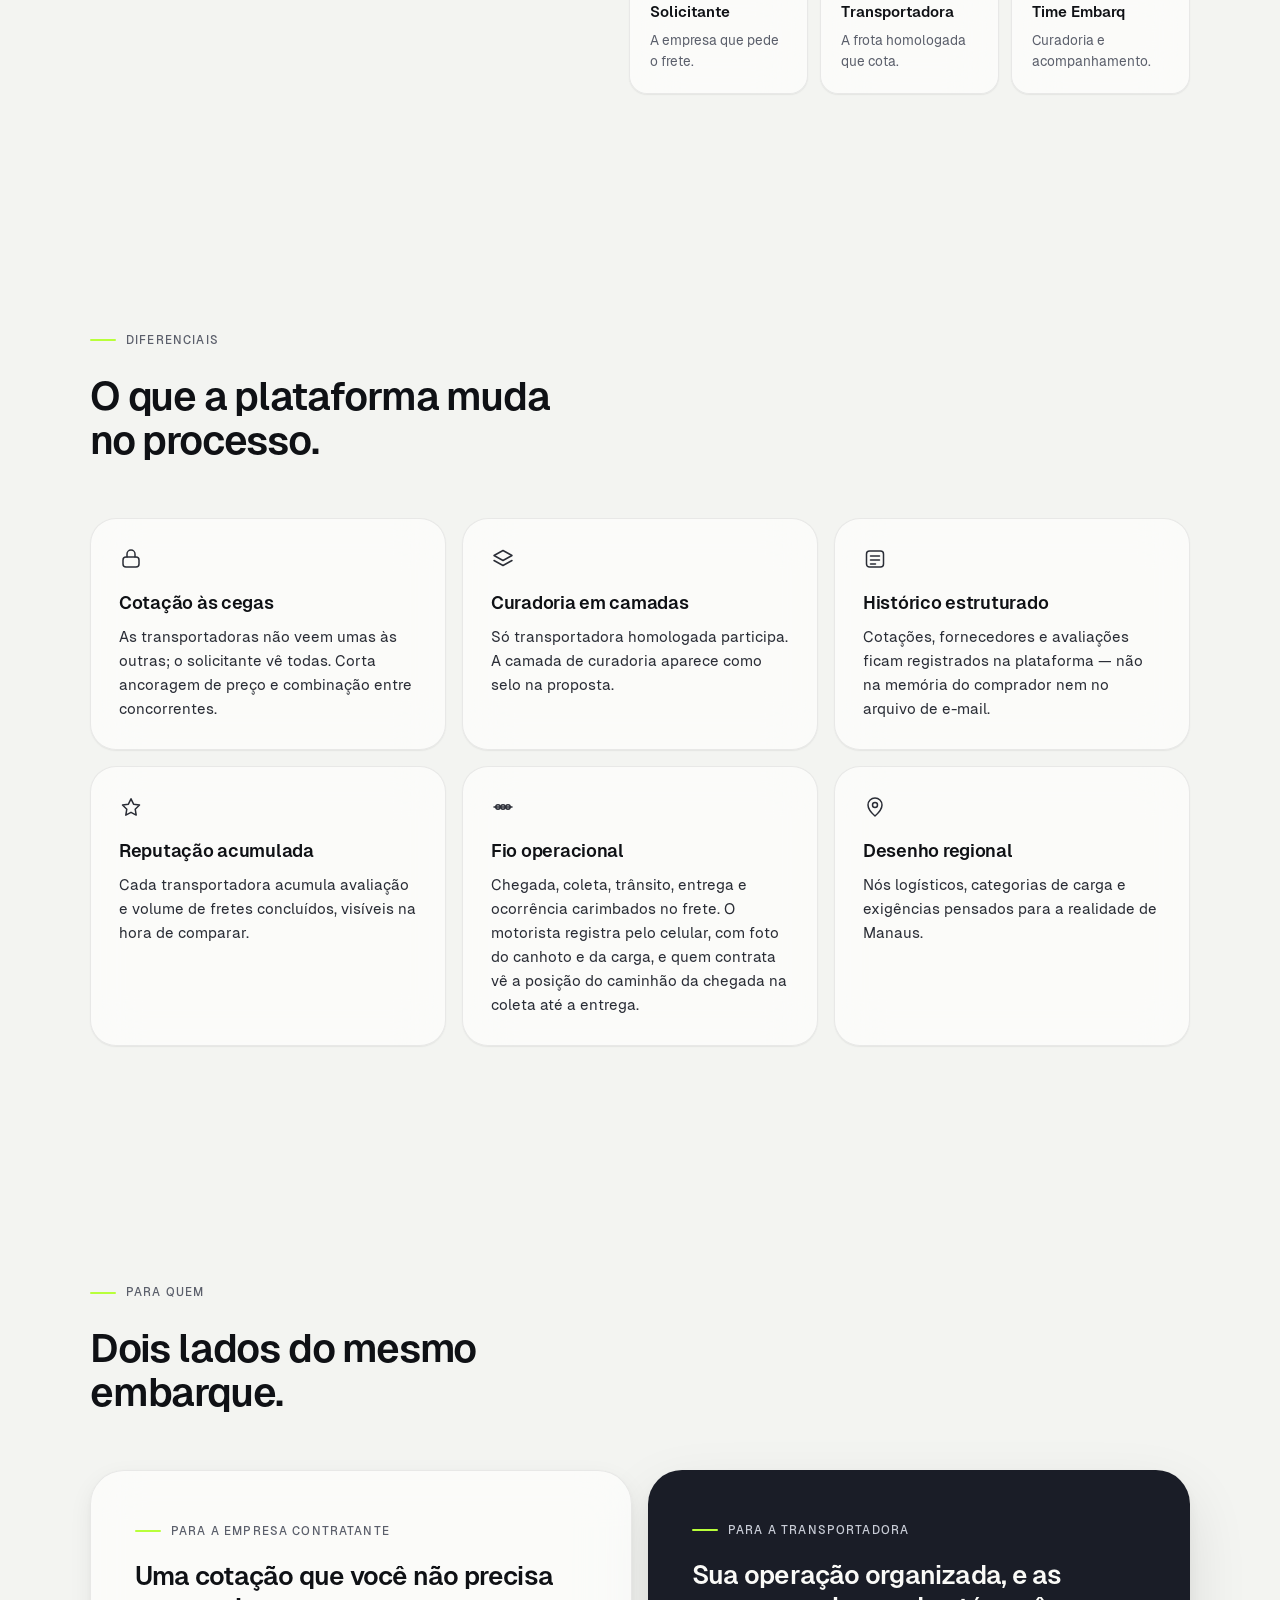
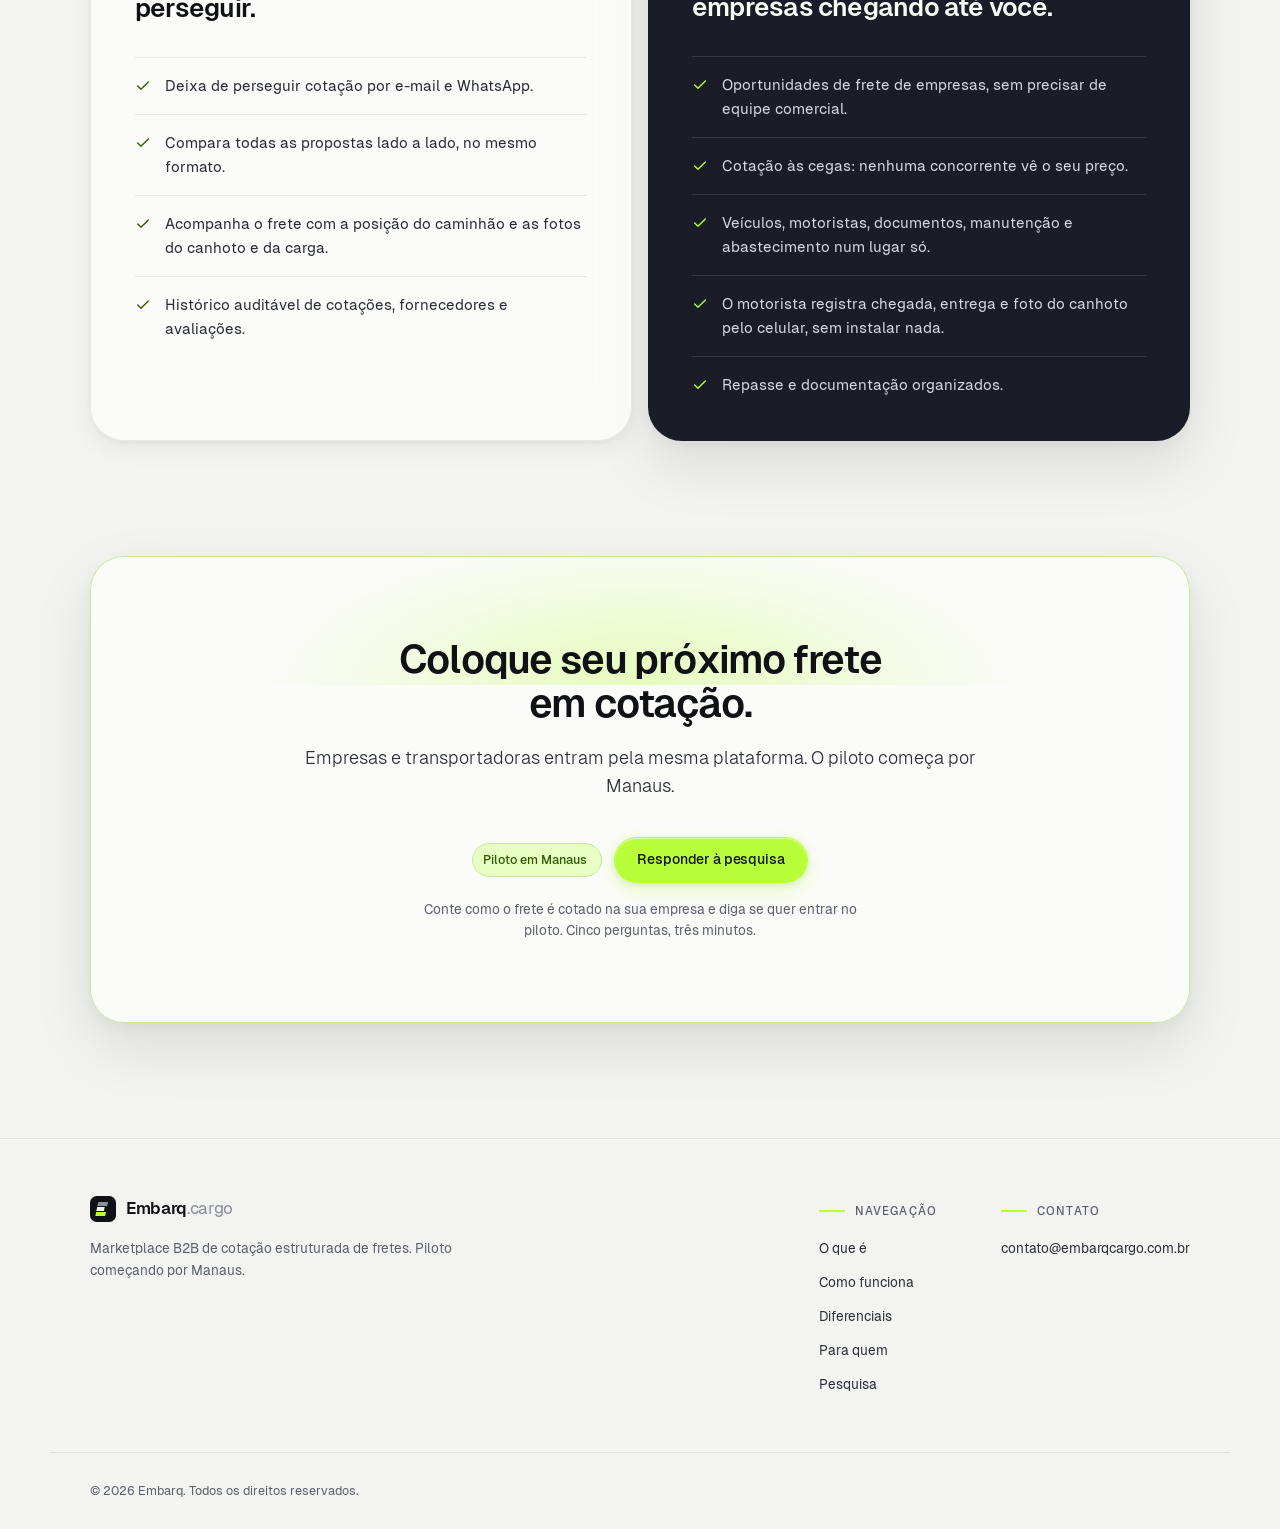
==== commit 4a4d3b86: "Troca o selo "Às cegas" por "Sigilosas" no card de propostas Co-Authored-By: Claude Opus 5.5 <norepl" ====
--- a/index.html
+++ b/index.html
@@ -182,7 +182,7 @@
               <div class="vidro surgir rounded-xl border border-line p-5 shadow-float sm:p-7" style="animation-delay: 120ms">
                 <div class="flex items-center justify-between gap-3 border-b border-line pb-4">
                   <p class="text-titulo text-ink">Propostas recebidas</p>
-                  <span class="selo">Às cegas</span>
+                  <span class="selo">Sigilosas</span>
                 </div>
 
                 <ul class="mt-5 flex list-none flex-col gap-2.5 p-0">
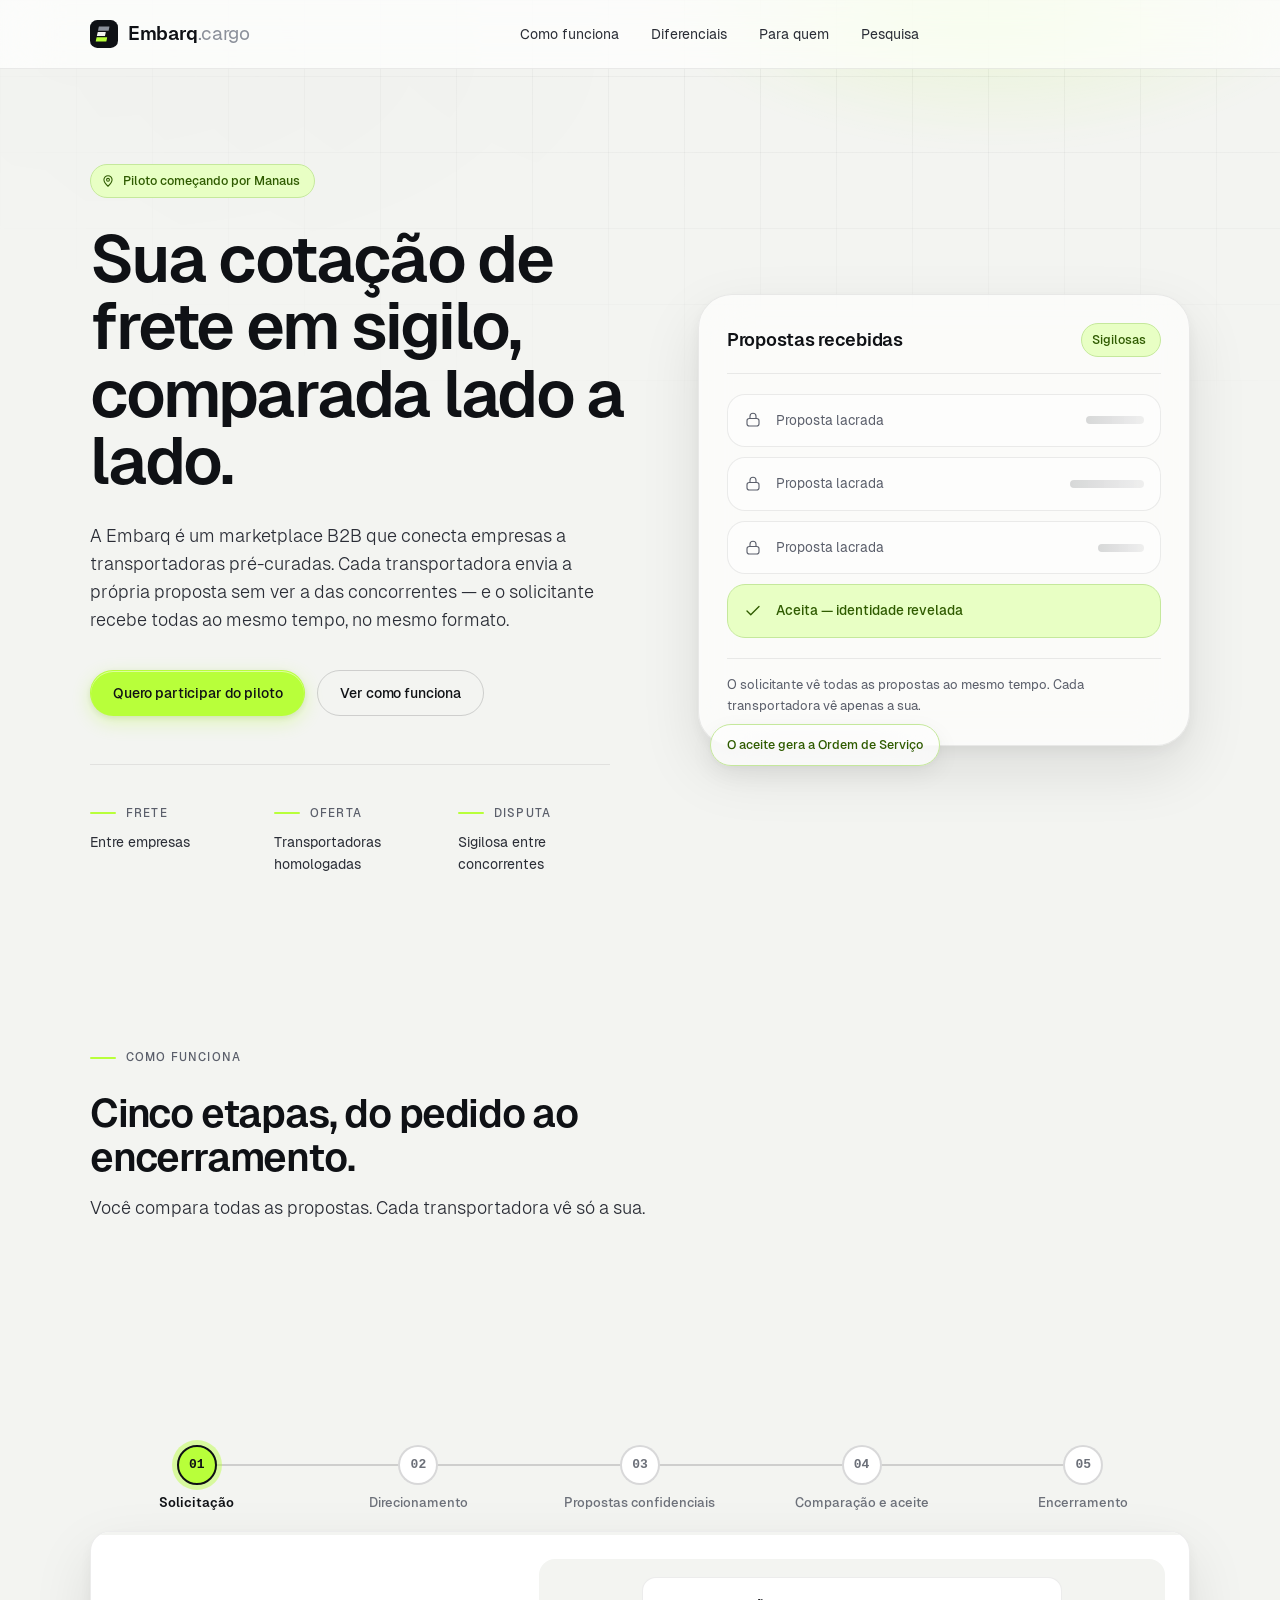
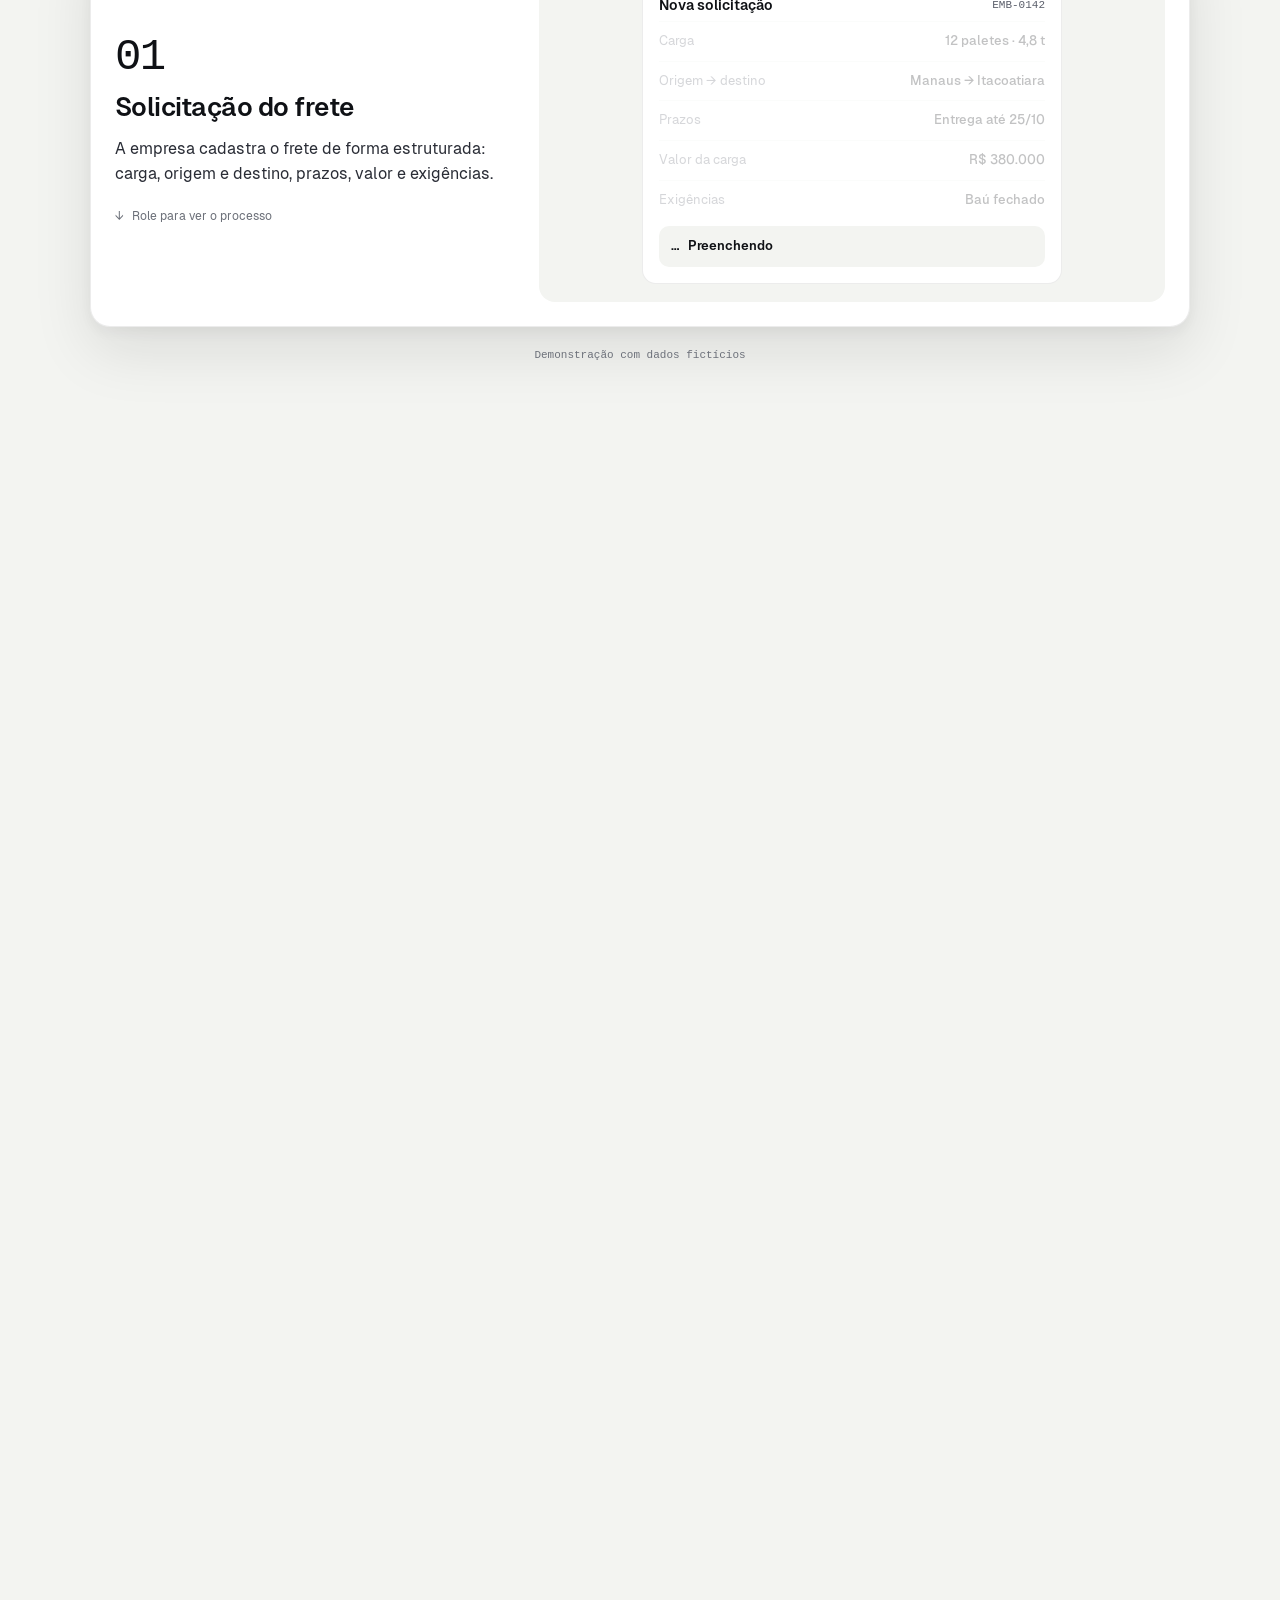
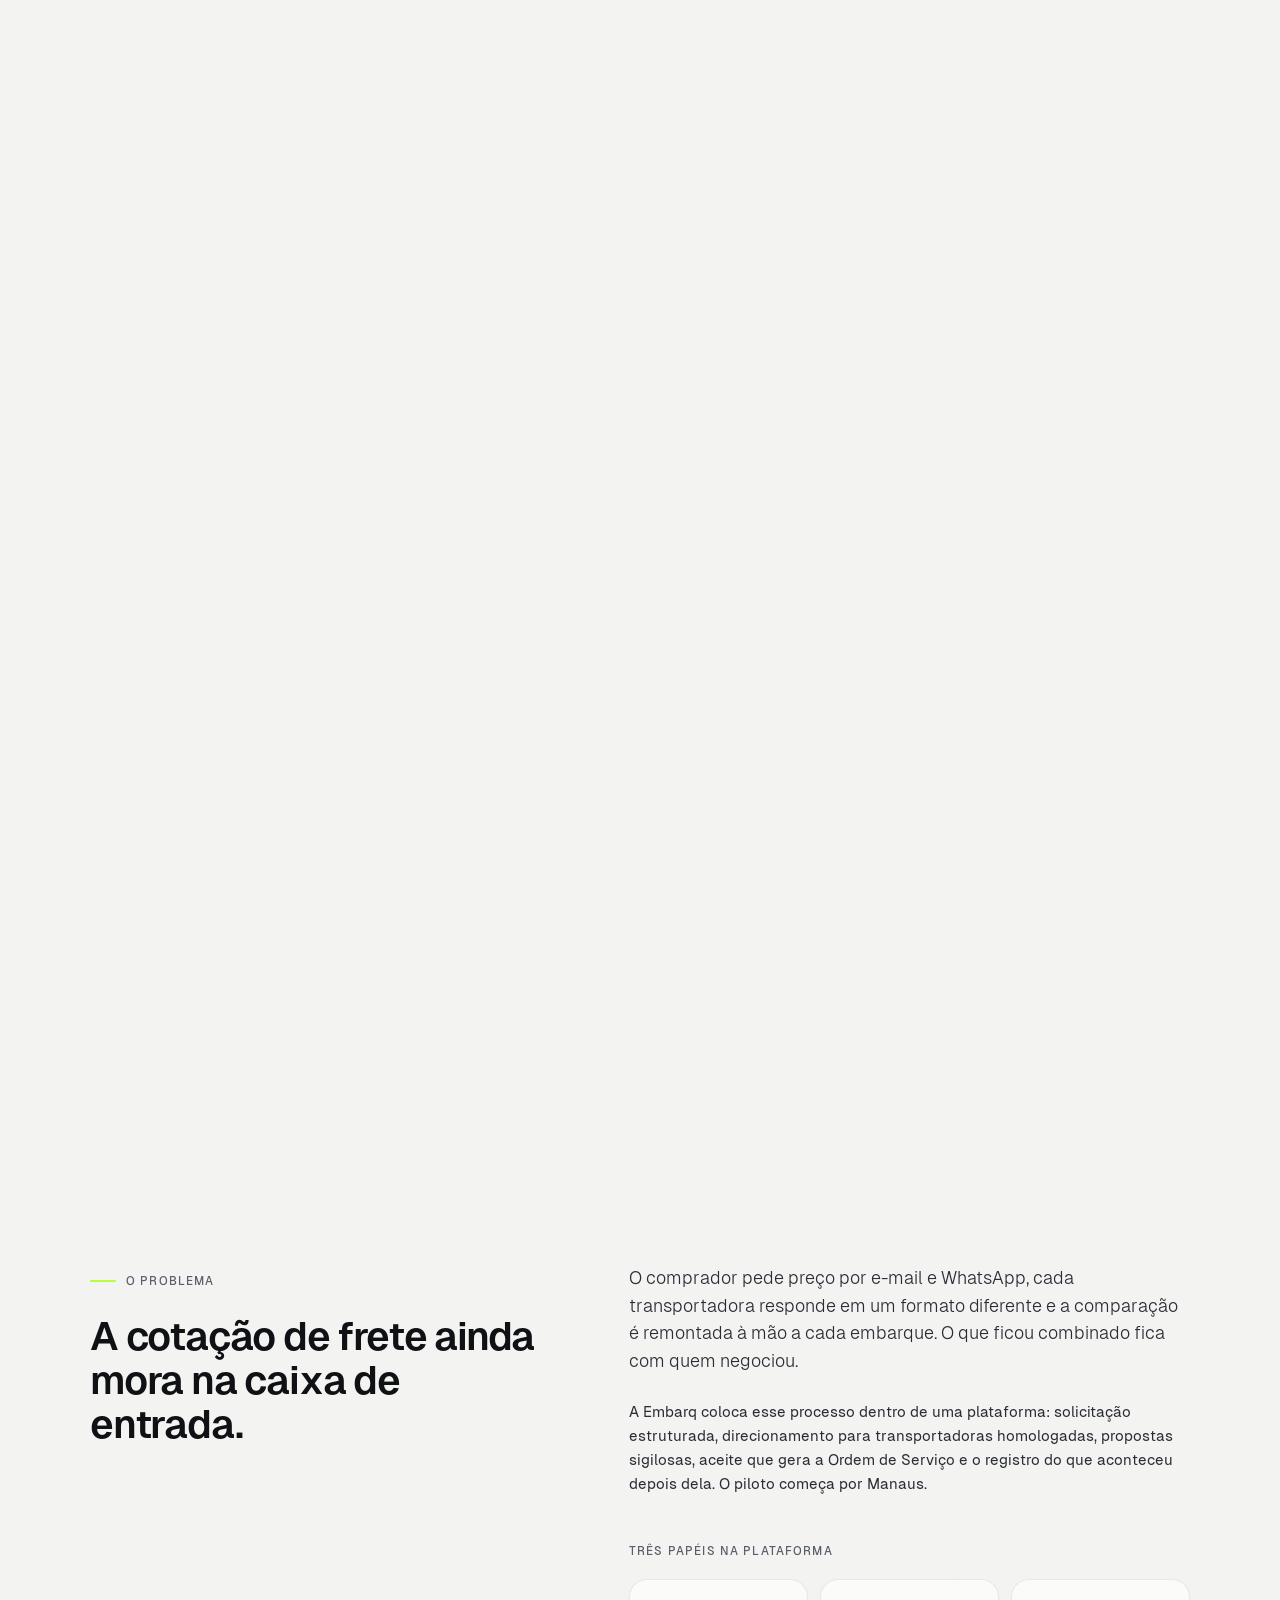
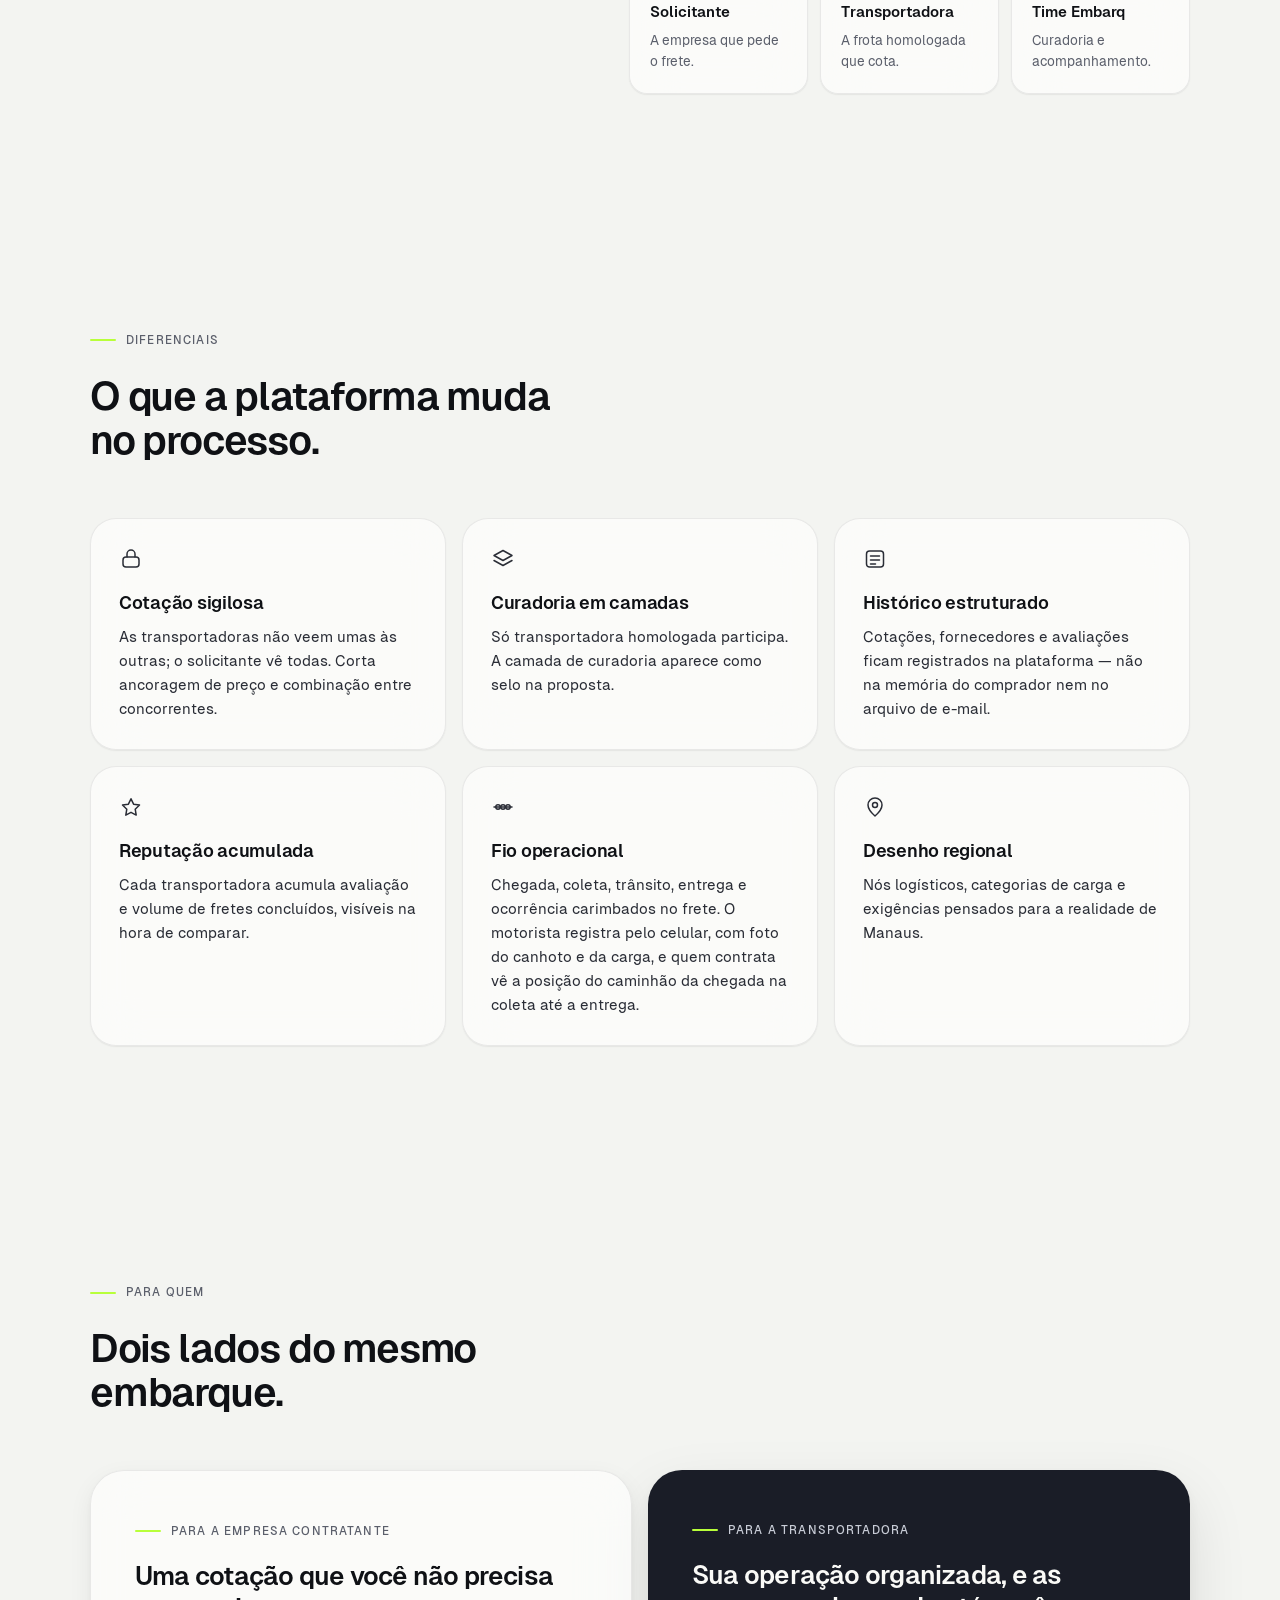
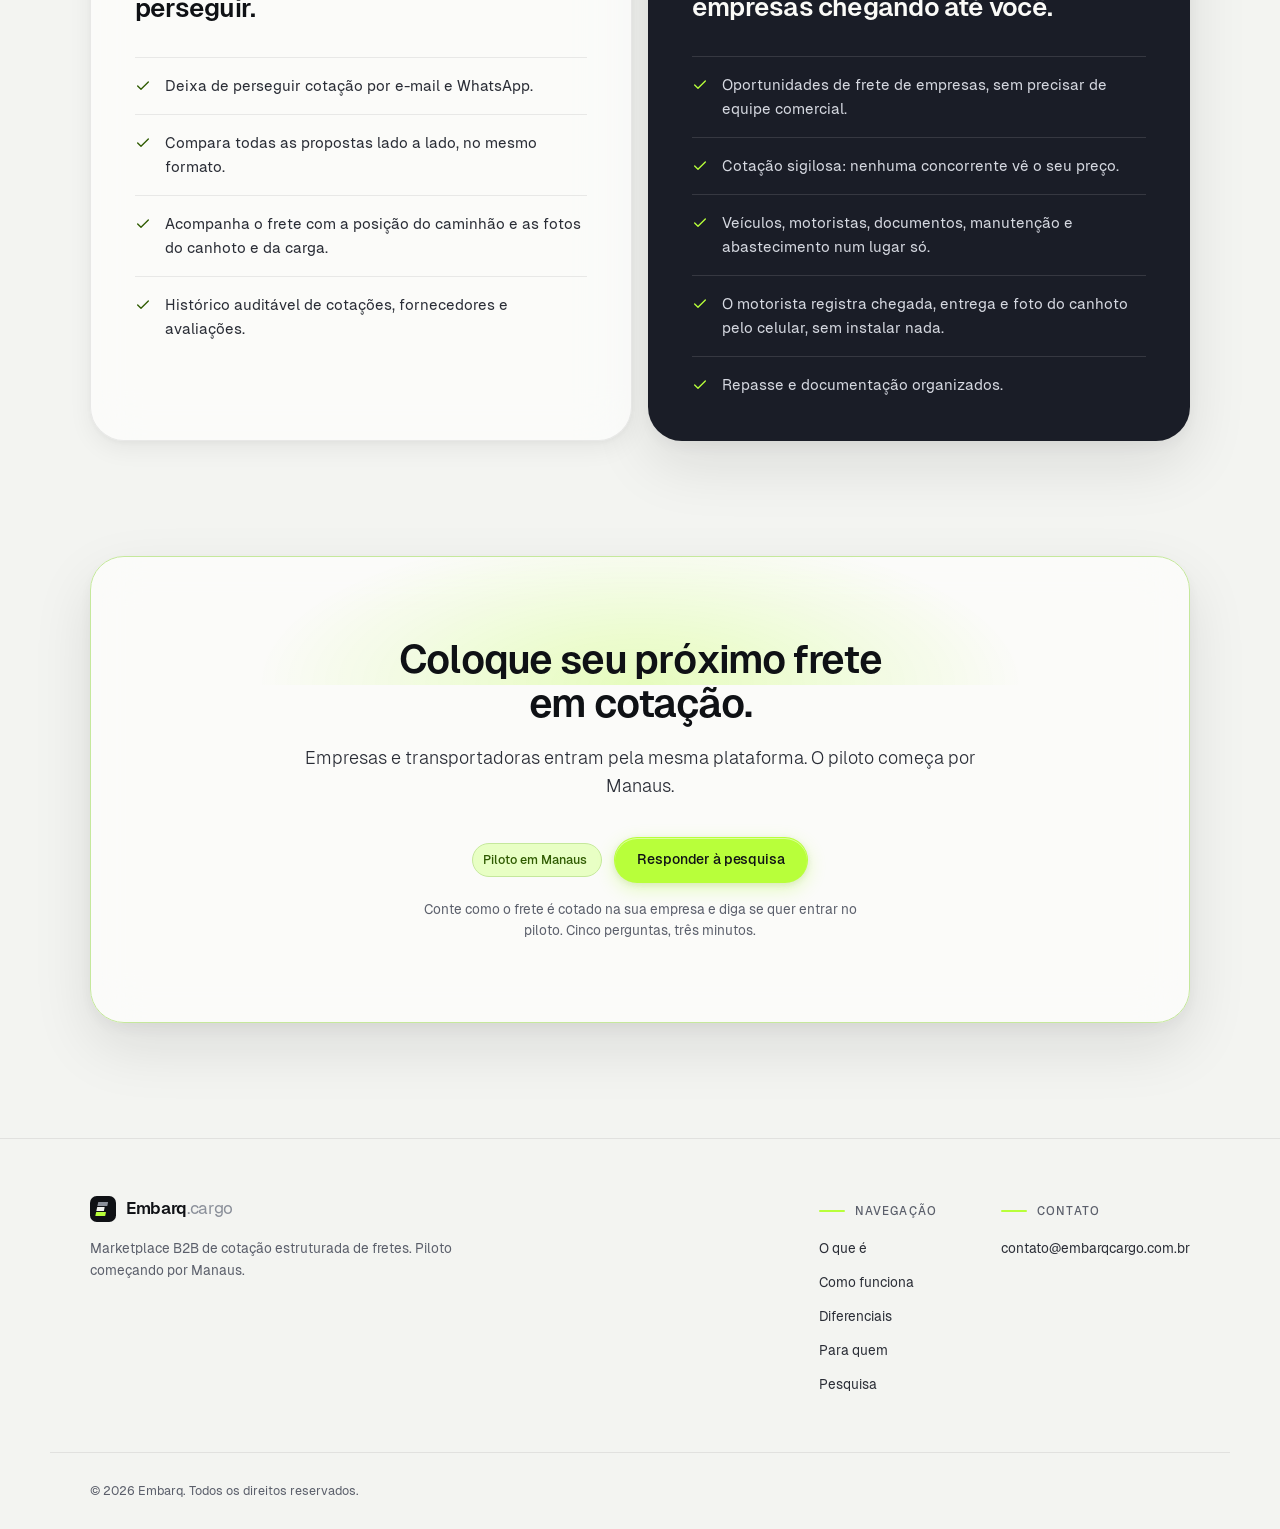
==== commit 72915ba8: "Troca "às cegas" por termos de sigilo em toda a página Diferenciais, Para quem, O problema e as desc" ====
--- a/index.html
+++ b/index.html
@@ -7,7 +7,7 @@
     <title>Embarq Cargo — sua cotação de frete em sigilo</title>
     <meta
       name="description"
-      content="Marketplace B2B de cotação estruturada de fretes. Transportadoras homologadas cotam às cegas; quem contrata o frete compara todas as propostas lado a lado. Começando por Manaus."
+      content="Marketplace B2B de cotação estruturada de fretes. Transportadoras homologadas cotam em sigilo; quem contrata o frete compara todas as propostas lado a lado. Começando por Manaus."
     />
     <link rel="canonical" href="https://embarqcargo.com.br/" />
     <meta name="robots" content="index, follow" />
@@ -20,7 +20,7 @@
     <meta property="og:title" content="Embarq Cargo — sua cotação de frete em sigilo" />
     <meta
       property="og:description"
-      content="Marketplace B2B que conecta empresas a transportadoras pré-curadas, com cotação às cegas entre concorrentes."
+      content="Marketplace B2B que conecta empresas a transportadoras pré-curadas, com cotação sigilosa entre concorrentes."
     />
     <meta property="og:image" content="https://embarqcargo.com.br/og-image.png" />
     <meta property="og:image:width" content="1200" />
@@ -30,7 +30,7 @@
     <meta name="twitter:title" content="Embarq Cargo — sua cotação de frete em sigilo" />
     <meta
       name="twitter:description"
-      content="Marketplace B2B que conecta empresas a transportadoras pré-curadas, com cotação às cegas entre concorrentes."
+      content="Marketplace B2B que conecta empresas a transportadoras pré-curadas, com cotação sigilosa entre concorrentes."
     />
     <meta name="twitter:image" content="https://embarqcargo.com.br/og-image.png" />
 
@@ -46,7 +46,7 @@
         "url": "https://embarqcargo.com.br/",
         "logo": "https://embarqcargo.com.br/favicon.svg",
         "email": "contato@embarqcargo.com.br",
-        "description": "Marketplace B2B de cotação estruturada de fretes, com cotação às cegas entre transportadoras homologadas.",
+        "description": "Marketplace B2B de cotação estruturada de fretes, com cotação sigilosa entre transportadoras homologadas.",
         "contactPoint": {
           "@type": "ContactPoint",
           "contactType": "comercial",
@@ -309,7 +309,7 @@
                 </p>
                 <p class="mt-6 text-corpo text-ink-700">
                   A Embarq coloca esse processo dentro de uma plataforma: solicitação estruturada, direcionamento
-                  para transportadoras homologadas, propostas às cegas, aceite que gera a Ordem de Serviço e o
+                  para transportadoras homologadas, propostas sigilosas, aceite que gera a Ordem de Serviço e o
                   registro do que aconteceu depois dela. O piloto começa por Manaus.
                 </p>
 
@@ -347,7 +347,7 @@
                   <rect x="4" y="10" width="16" height="10" rx="3" />
                   <path d="M8 10V7a4 4 0 0 1 8 0v3" />
                 </svg>
-                <h3 class="mt-5 text-titulo text-ink">Cotação às cegas</h3>
+                <h3 class="mt-5 text-titulo text-ink">Cotação sigilosa</h3>
                 <p class="mt-2.5 text-corpo text-ink-700">
                   As transportadoras não veem umas às outras; o solicitante vê todas. Corta ancoragem de preço e
                   combinação entre concorrentes.
@@ -466,7 +466,7 @@
                   </li>
                   <li class="flex gap-3.5 border-t border-white/12 pt-4 text-corpo text-[#d5d8e0]">
                     <svg class="mt-1 flex-none text-neon" width="16" height="16" viewBox="0 0 24 24" fill="none" stroke="currentColor" stroke-width="2" stroke-linecap="round" stroke-linejoin="round" aria-hidden="true"><path d="M20 6 9 17l-5-5" /></svg>
-                    Cotação às cegas: nenhuma concorrente vê o seu preço.
+                    Cotação sigilosa: nenhuma concorrente vê o seu preço.
                   </li>
                   <li class="flex gap-3.5 border-t border-white/12 pt-4 text-corpo text-[#d5d8e0]">
                     <svg class="mt-1 flex-none text-neon" width="16" height="16" viewBox="0 0 24 24" fill="none" stroke="currentColor" stroke-width="2" stroke-linecap="round" stroke-linejoin="round" aria-hidden="true"><path d="M20 6 9 17l-5-5" /></svg>
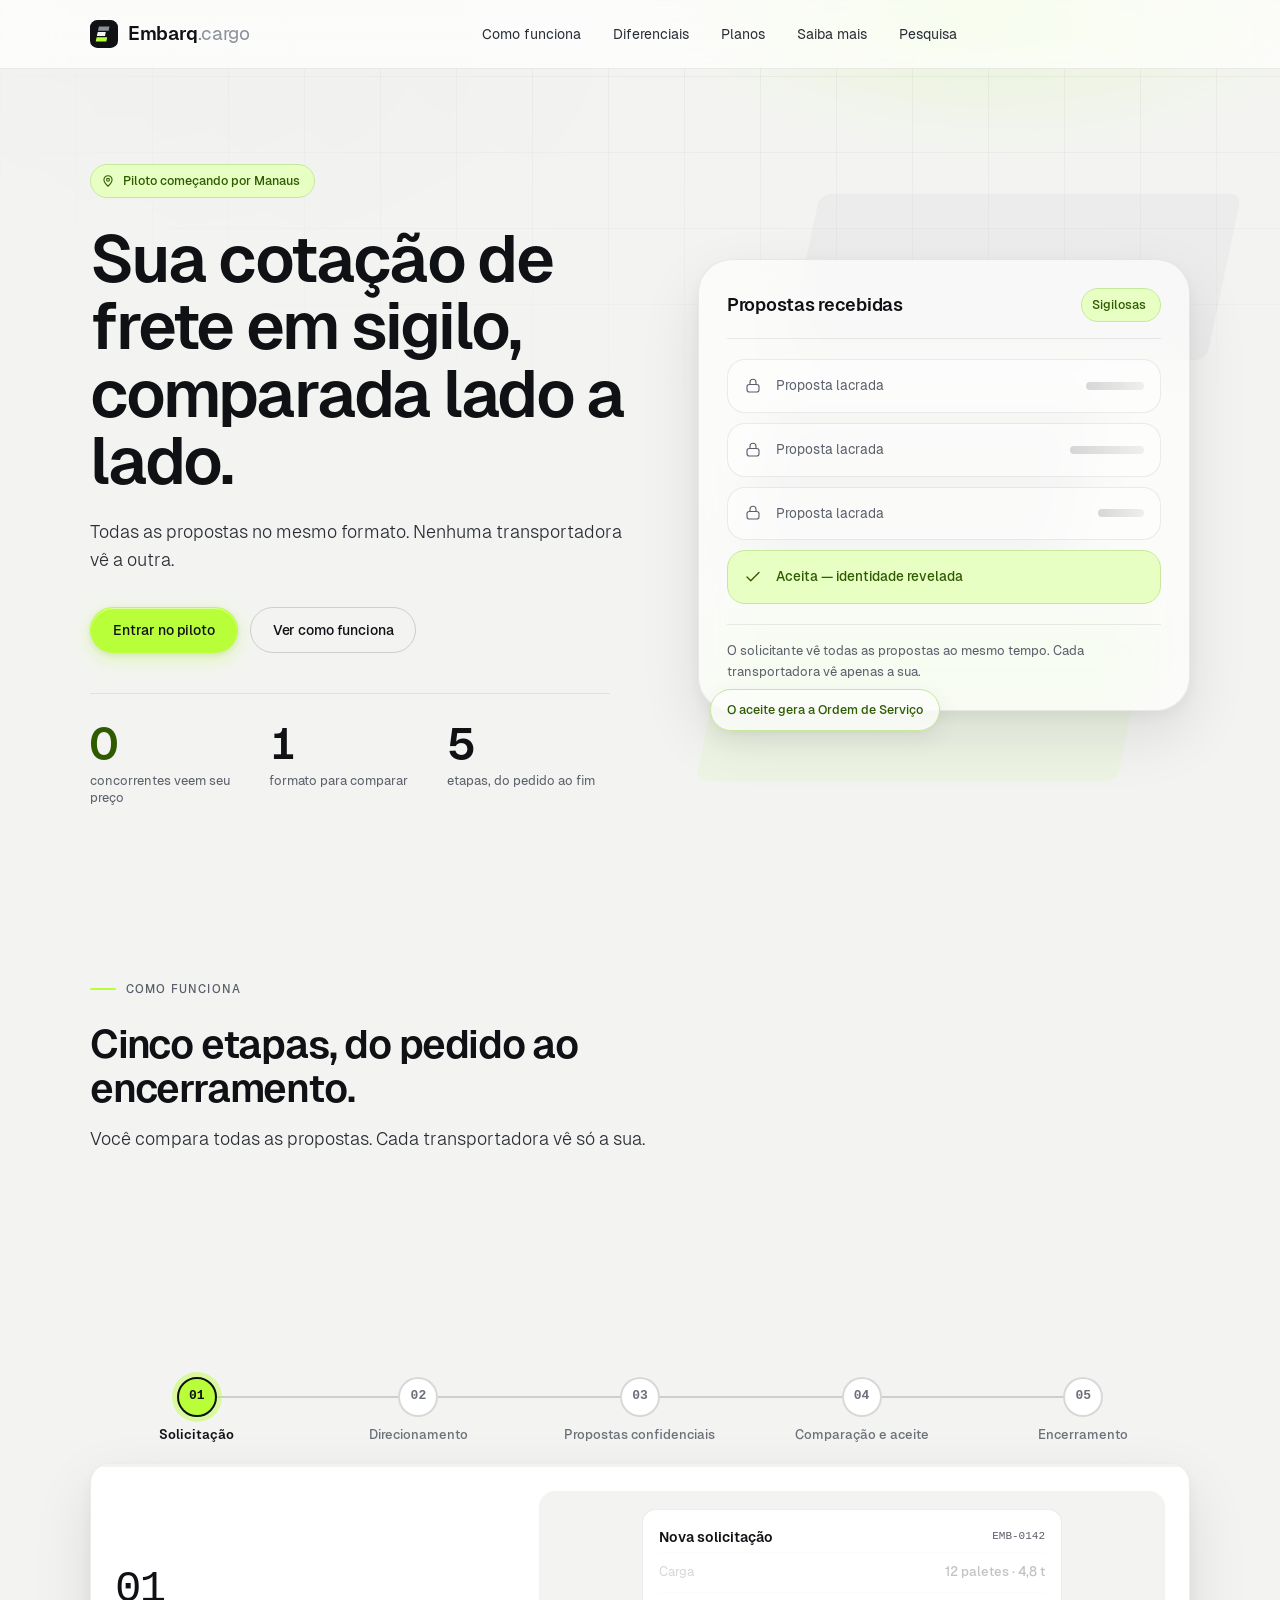
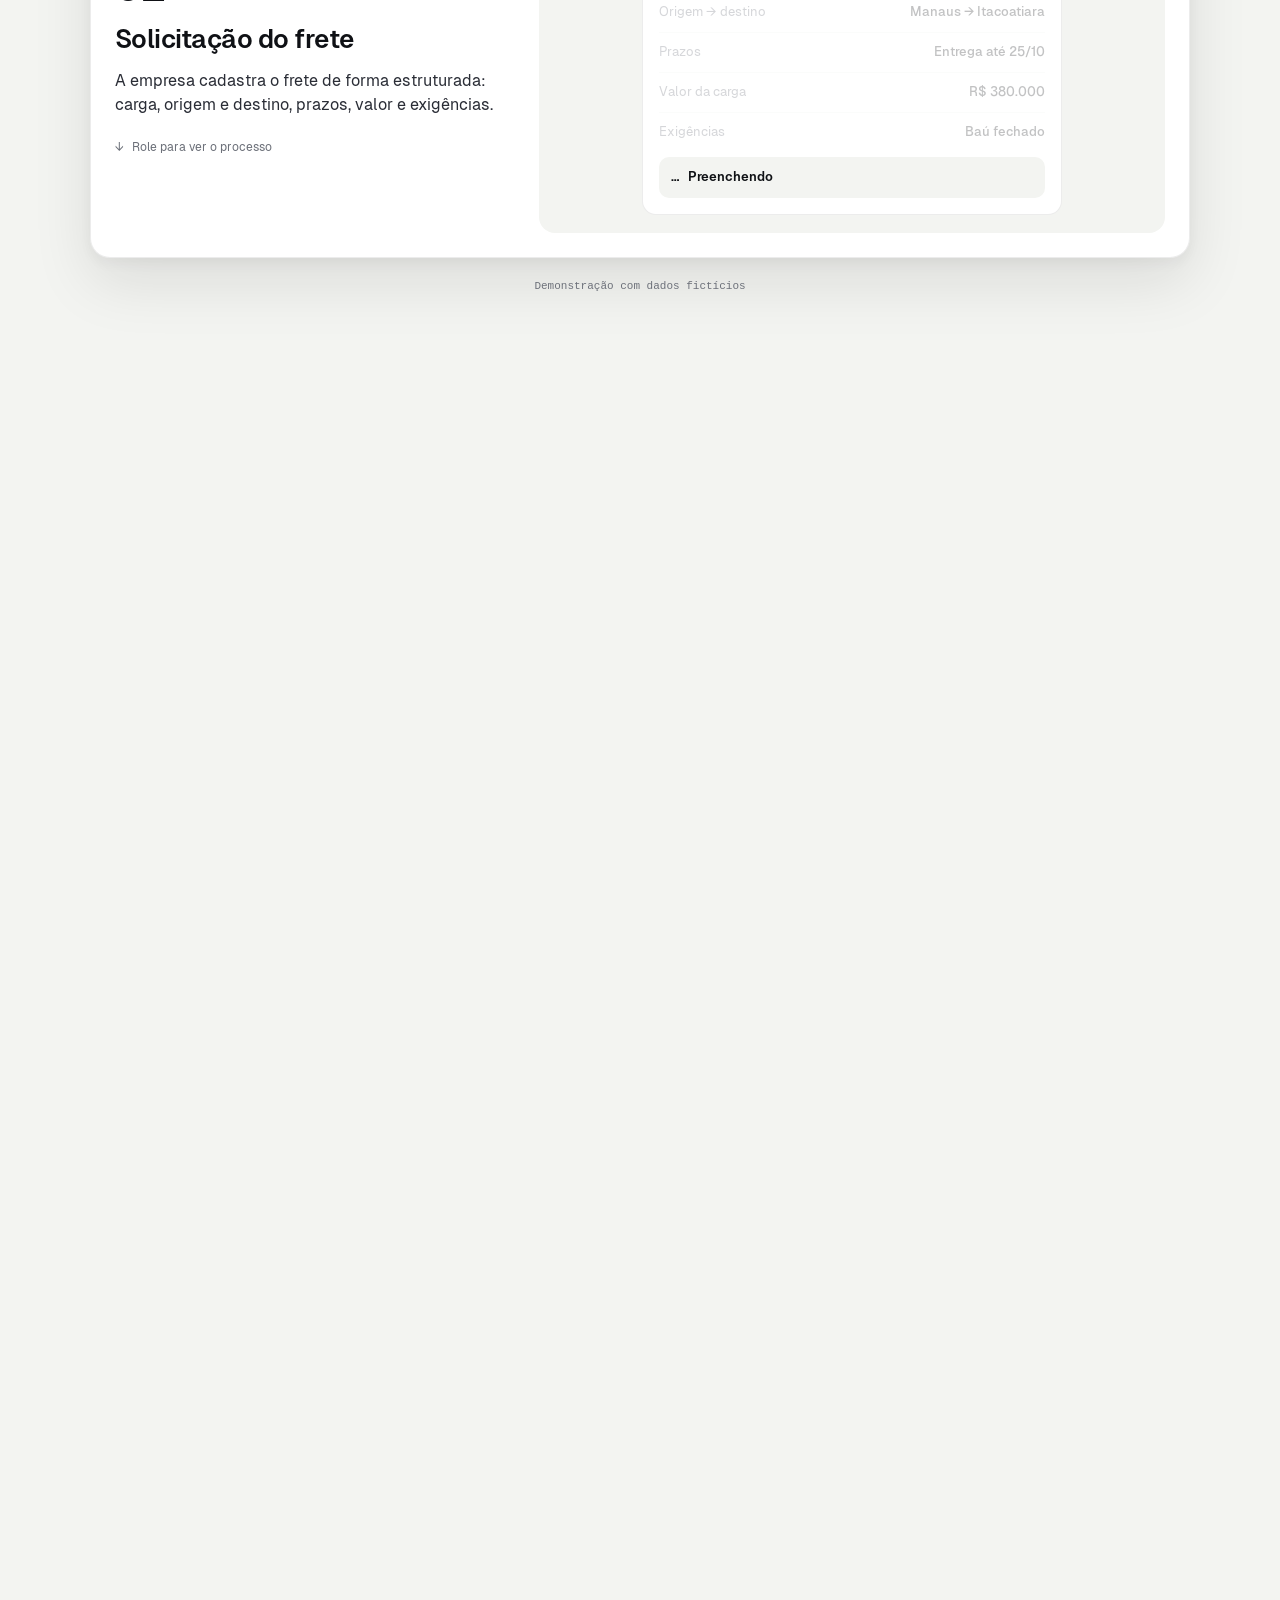
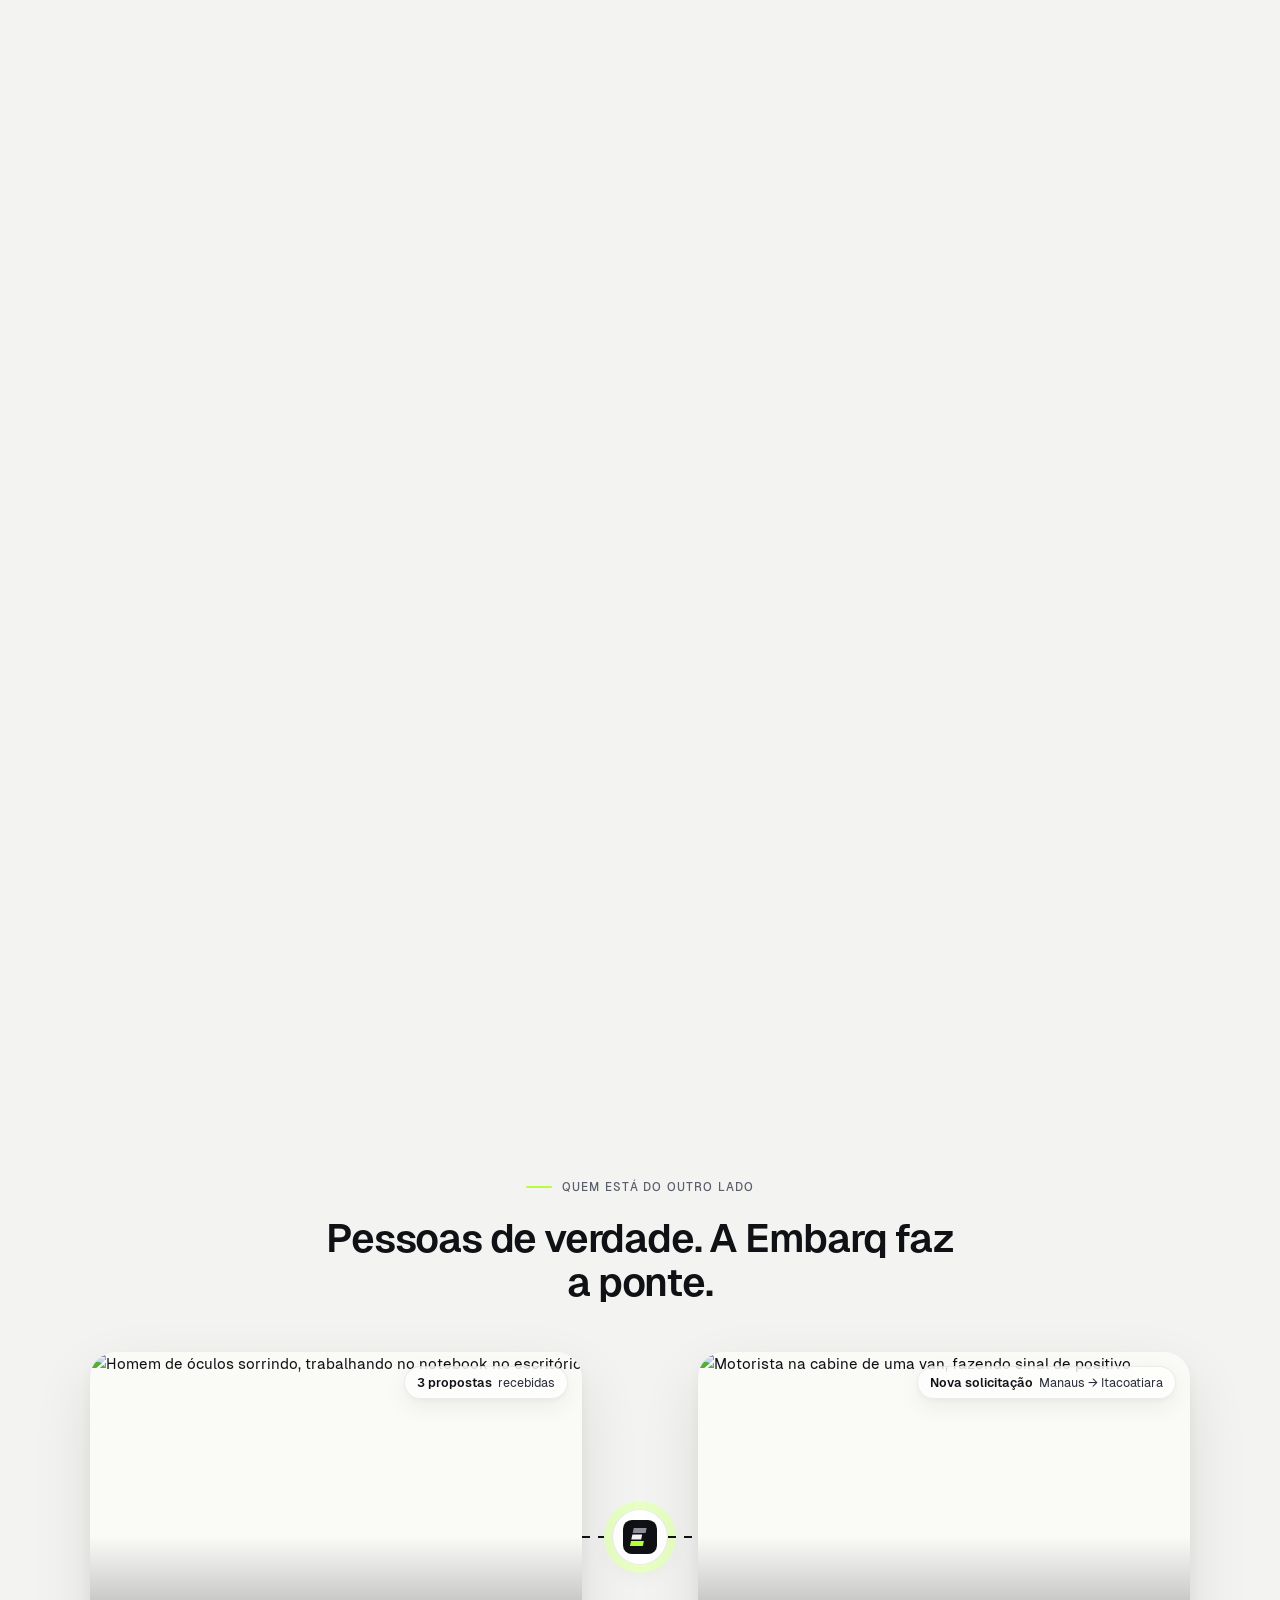
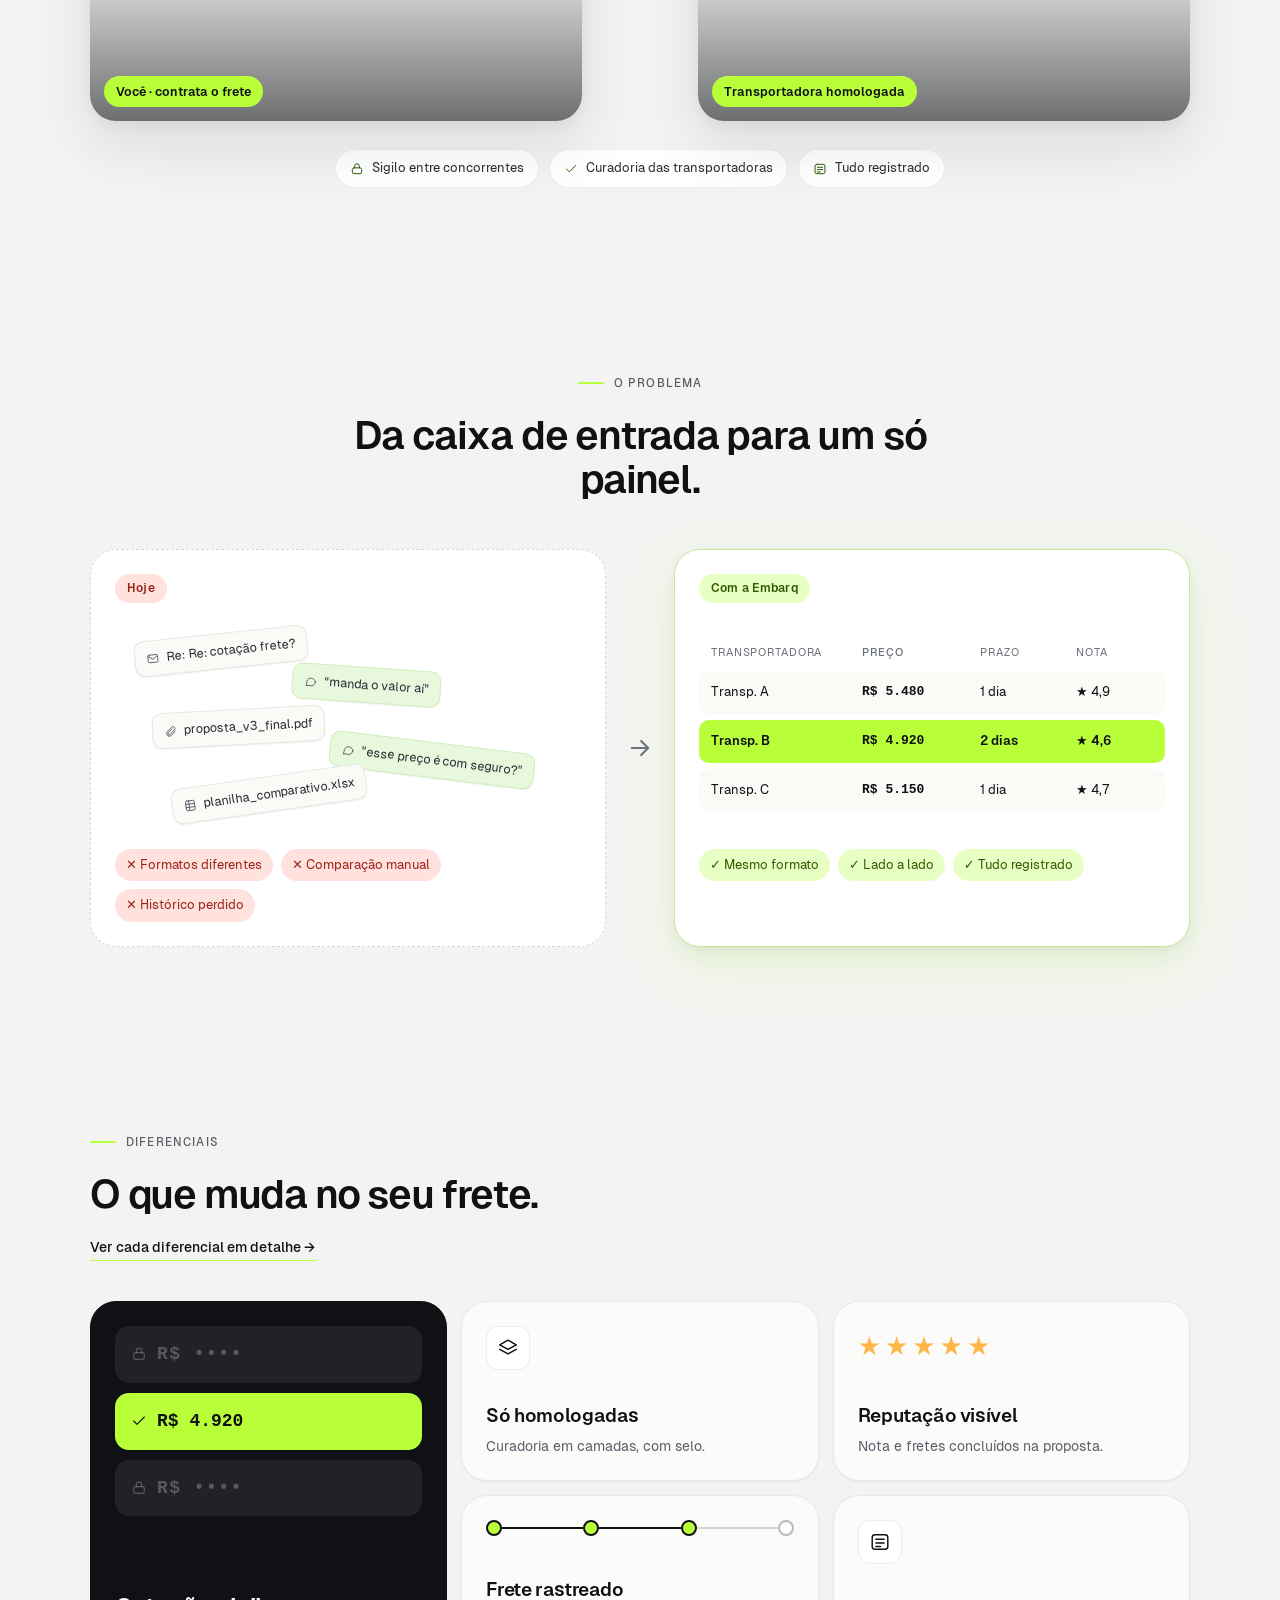
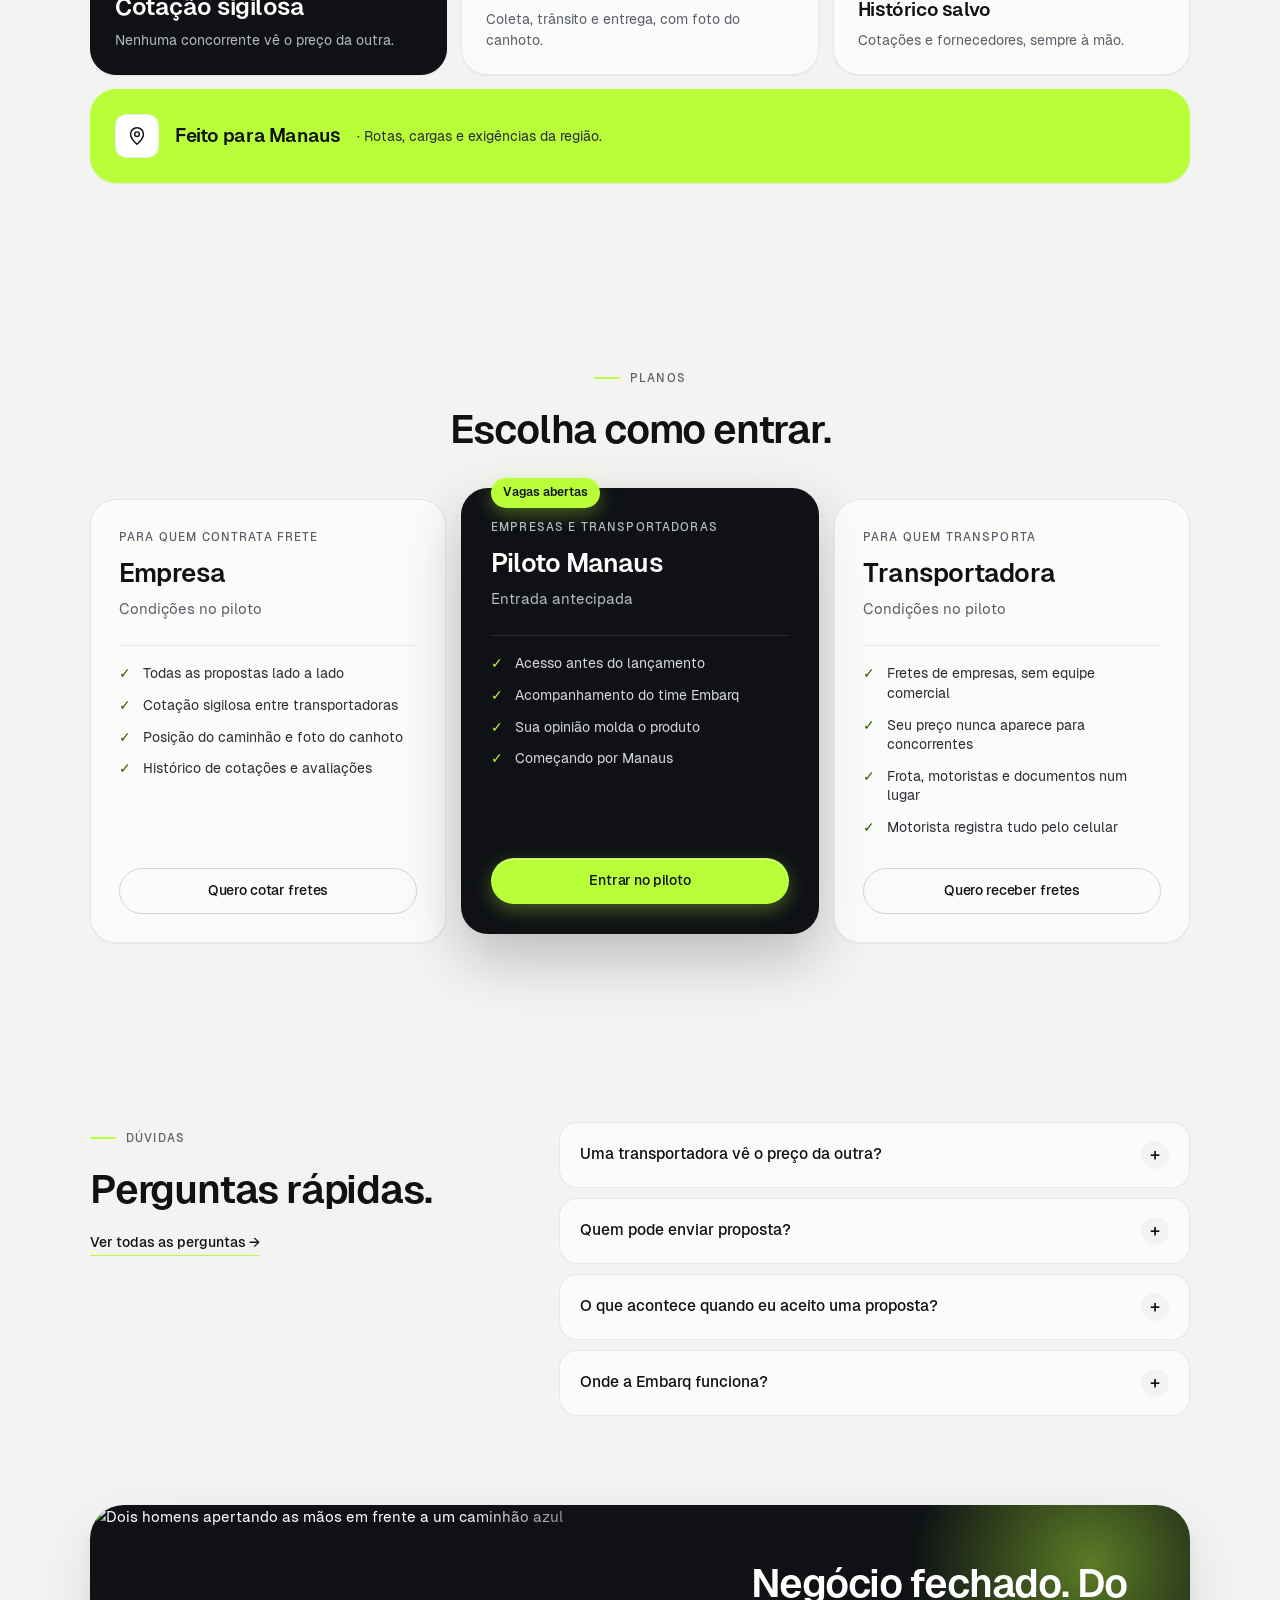
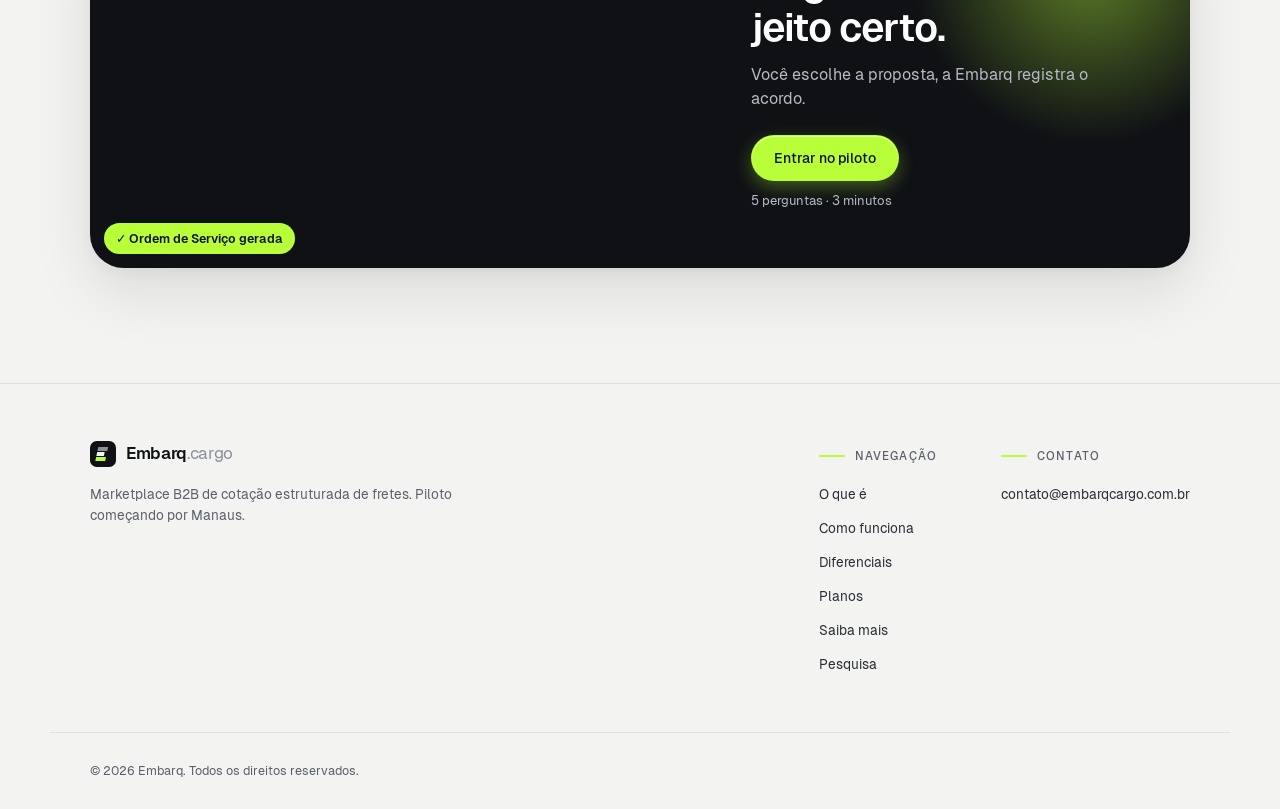
==== commit 96946f72: "Nova home (v2) e página Saiba mais - Home com menos texto e mais referências visuais: contagem 0 · 1" ====
--- a/index.html
+++ b/index.html
@@ -60,6 +60,8 @@
     <link rel="modulepreload" crossorigin href="/assets/index-CfhsuWbz.js">
     <link rel="stylesheet" crossorigin href="/assets/index-B1-DxNjW.css">
     <link rel="stylesheet" href="/assets/jornada.css">
+    <link rel="stylesheet" href="/assets/v2.css">
+    <script defer src="/assets/v2.js"></script>
     <script defer src="/assets/jornada.js"></script>
   </head>
 
@@ -97,8 +99,11 @@
             <a href="#diferenciais" class="text-[14px] text-ink-700 no-underline transition-colors hover:text-ink"
               >Diferenciais</a
             >
-            <a href="#para-quem" class="text-[14px] text-ink-700 no-underline transition-colors hover:text-ink"
-              >Para quem</a
+            <a href="#planos" class="text-[14px] text-ink-700 no-underline transition-colors hover:text-ink"
+              >Planos</a
+            >
+            <a href="/saiba-mais/" class="text-[14px] text-ink-700 no-underline transition-colors hover:text-ink"
+              >Saiba mais</a
             >
             <a href="/pesquisa/" class="text-[14px] text-ink-700 no-underline transition-colors hover:text-ink"
               >Pesquisa</a
@@ -125,7 +130,8 @@
           <nav class="container-embarq flex flex-col gap-1 py-4" aria-label="Seções da página">
             <a href="#como-funciona" class="rounded-sm px-2 py-3 text-ink-700 no-underline">Como funciona</a>
             <a href="#diferenciais" class="rounded-sm px-2 py-3 text-ink-700 no-underline">Diferenciais</a>
-            <a href="#para-quem" class="rounded-sm px-2 py-3 text-ink-700 no-underline">Para quem</a>
+            <a href="#planos" class="rounded-sm px-2 py-3 text-ink-700 no-underline">Planos</a>
+            <a href="/saiba-mais/" class="rounded-sm px-2 py-3 text-ink-700 no-underline">Saiba mais</a>
             <a href="/pesquisa/" class="rounded-sm px-2 py-3 text-ink-700 no-underline">Pesquisa</a>
           </nav>
         </div>
@@ -133,7 +139,15 @@
 
       <main id="conteudo" tabindex="-1">
         <!-- ── Hero ─────────────────────────────────────────────── -->
-        <section class="secao pt-[132px] md:pt-[164px]">
+        <section class="secao v2-hero pt-[132px] md:pt-[164px]">
+          <!-- Marca d'água: o "E" do símbolo Embarq (as três barras inclinadas da logo). -->
+          <svg class="v2-marca-dagua" viewBox="40 40 120 120" aria-hidden="true" focusable="false">
+            <g transform="translate(100 100) skewX(-12) translate(-100 -100)">
+              <rect x="52" y="47" width="76" height="30" rx="2" fill="#8B909A" />
+              <rect x="52" y="85" width="58" height="30" rx="2" fill="#0F1115" />
+              <rect x="52" y="123" width="76" height="30" rx="2" fill="#B8FF3A" />
+            </g>
+          </svg>
           <div class="container-embarq grid items-center gap-14 lg:grid-cols-[1.05fr_0.95fr] lg:gap-16">
             <div>
               <p class="selo surgir">
@@ -148,31 +162,20 @@
                 Sua cotação de frete em sigilo, comparada lado a lado.
               </h1>
 
-              <p class="mt-7 max-w-[54ch] text-lead text-ink-700">
-                A Embarq é um marketplace B2B que conecta empresas a transportadoras pré-curadas. Cada
-                transportadora envia a própria proposta sem ver a das concorrentes — e o solicitante recebe todas
-                ao mesmo tempo, no mesmo formato.
+              <p class="mt-6 max-w-[40ch] text-lead text-ink-700">
+                Todas as propostas no mesmo formato. Nenhuma transportadora vê a outra.
               </p>
 
-              <div class="mt-9 flex flex-wrap items-center gap-3">
-                <a href="/pesquisa/" class="btn btn-primario">Quero participar do piloto</a>
+              <div class="mt-8 flex flex-wrap items-center gap-3">
+                <a href="/pesquisa/" class="btn btn-primario">Entrar no piloto</a>
                 <a href="#como-funciona" class="btn btn-secundario">Ver como funciona</a>
               </div>
 
-              <dl class="mt-12 grid max-w-[520px] grid-cols-2 gap-x-8 gap-y-6 border-t border-line pt-8 sm:grid-cols-3">
-                <div>
-                  <dt class="rotulo">Frete</dt>
-                  <dd class="mt-2 ml-0 text-[14px] text-ink-700">Entre empresas</dd>
-                </div>
-                <div>
-                  <dt class="rotulo">Oferta</dt>
-                  <dd class="mt-2 ml-0 text-[14px] text-ink-700">Transportadoras homologadas</dd>
-                </div>
-                <div>
-                  <dt class="rotulo">Disputa</dt>
-                  <dd class="mt-2 ml-0 text-[14px] text-ink-700">Sigilosa entre concorrentes</dd>
-                </div>
-              </dl>
+              <ul class="v2-numeros">
+                <li><b data-de="99">0</b><span>concorrentes veem seu preço</span></li>
+                <li><b data-de="20">1</b><span>formato para comparar</span></li>
+                <li><b data-de="40">5</b><span>etapas, do pedido ao fim</span></li>
+              </ul>
             </div>
 
             <!-- Quadro ilustrativo: propostas lacradas e uma revelada.
@@ -290,198 +293,240 @@
           </div>
         </section>
 
-        <!-- ── O que é / o problema ─────────────────────────────── -->
-        <section id="o-que-e" class="secao" aria-labelledby="t-o-que-e" tabindex="-1">
+        <!-- ── Pessoas dos dois lados ───────────────────────────────
+             Fotos: Pexels e Unsplash (licenças gratuitas, uso comercial sem atribuição).
+             Carregadas direto dos CDNs; para produção, baixar e
+             servir localmente. -->
+        <section id="pessoas" class="secao v2-secao" aria-labelledby="t-pessoas" tabindex="-1">
           <div class="container-embarq">
-            <div class="grid gap-12 lg:grid-cols-[0.9fr_1.1fr] lg:gap-20">
-              <div>
-                <p class="rotulo">O problema</p>
-                <h2 id="t-o-que-e" class="mt-6 text-secao text-ink">
-                  A cotação de frete ainda mora na caixa de entrada.
-                </h2>
-              </div>
-
-              <div class="max-w-[62ch]">
-                <p class="text-lead text-ink-700">
-                  O comprador pede preço por e-mail e WhatsApp, cada transportadora responde em um formato
-                  diferente e a comparação é remontada à mão a cada embarque. O que ficou combinado fica com
-                  quem negociou.
-                </p>
-                <p class="mt-6 text-corpo text-ink-700">
-                  A Embarq coloca esse processo dentro de uma plataforma: solicitação estruturada, direcionamento
-                  para transportadoras homologadas, propostas sigilosas, aceite que gera a Ordem de Serviço e o
-                  registro do que aconteceu depois dela. O piloto começa por Manaus.
-                </p>
-
-                <h3 class="mt-12 text-rotulo uppercase text-ink-500">Três papéis na plataforma</h3>
-                <ul class="mt-5 grid list-none gap-3 p-0 sm:grid-cols-3">
-                  <li class="vidro cartao rounded-md p-5">
-                    <p class="text-[15px] font-semibold text-ink">Solicitante</p>
-                    <p class="mt-1.5 text-[13.5px] text-ink-500">A empresa que pede o frete.</p>
-                  </li>
-                  <li class="vidro cartao rounded-md p-5">
-                    <p class="text-[15px] font-semibold text-ink">Transportadora</p>
-                    <p class="mt-1.5 text-[13.5px] text-ink-500">A frota homologada que cota.</p>
-                  </li>
-                  <li class="vidro cartao rounded-md p-5">
-                    <p class="text-[15px] font-semibold text-ink">Time Embarq</p>
-                    <p class="mt-1.5 text-[13.5px] text-ink-500">Curadoria e acompanhamento.</p>
-                  </li>
+            <div class="v2-cab v2-cab-centro">
+              <p class="rotulo">Quem está do outro lado</p>
+              <h2 id="t-pessoas" class="mt-5 text-secao text-ink">Pessoas de verdade. A Embarq faz a ponte.</h2>
+            </div>
+
+            <div class="v2-ponte">
+              <figure class="v2-pessoa">
+                <img
+                  src="https://images.pexels.com/photos/20955046/pexels-photo-20955046.jpeg?auto=compress&cs=tinysrgb&w=900"
+                  alt="Homem de óculos sorrindo, trabalhando no notebook no escritório"
+                  loading="lazy" width="900" height="600"
+                />
+                <span class="v2-chip v2-chip-quem">Você · contrata o frete</span>
+                <span class="v2-chip v2-chip-ui"><b>3 propostas</b> recebidas</span>
+              </figure>
+
+              <div class="v2-elo" aria-hidden="true">
+                <span class="v2-elo-linha"></span>
+                <span class="v2-elo-marca">
+                  <svg width="34" height="34" viewBox="0 0 200 200"><rect width="200" height="200" rx="52" fill="#0F1115" /><g transform="translate(100 100) skewX(-12) translate(-100 -100)"><rect x="52" y="47" width="76" height="30" rx="2" fill="#8B909A" /><rect x="52" y="85" width="58" height="30" rx="2" fill="#F3F4F1" /><rect x="52" y="123" width="76" height="30" rx="2" fill="#B8FF3A" /></g></svg>
+                </span>
+                <span class="v2-elo-linha"></span>
+              </div>
+
+              <figure class="v2-pessoa">
+                <img
+                  src="https://images.unsplash.com/photo-1762095996527-126e49ef9d72?w=900&q=70&auto=format&fit=crop"
+                  alt="Motorista na cabine de uma van, fazendo sinal de positivo"
+                  loading="lazy" width="900" height="600"
+                />
+                <span class="v2-chip v2-chip-quem">Transportadora homologada</span>
+                <span class="v2-chip v2-chip-ui"><b>Nova solicitação</b> Manaus → Itacoatiara</span>
+              </figure>
+            </div>
+
+            <ul class="v2-papel-embarq">
+              <li><svg width="14" height="14" viewBox="0 0 24 24" fill="none" stroke="currentColor" stroke-width="1.7" stroke-linecap="round" stroke-linejoin="round" aria-hidden="true"><rect x="4" y="10" width="16" height="10" rx="3" /><path d="M8 10V7a4 4 0 0 1 8 0v3" /></svg> Sigilo entre concorrentes</li>
+              <li><svg width="14" height="14" viewBox="0 0 24 24" fill="none" stroke="currentColor" stroke-width="1.7" stroke-linecap="round" stroke-linejoin="round" aria-hidden="true"><path d="M20 6 9 17l-5-5" /></svg> Curadoria das transportadoras</li>
+              <li><svg width="14" height="14" viewBox="0 0 24 24" fill="none" stroke="currentColor" stroke-width="1.7" stroke-linecap="round" stroke-linejoin="round" aria-hidden="true"><rect x="3.5" y="4" width="17" height="16" rx="3" /><path d="M7.5 9h9M7.5 13h9M7.5 17h5" /></svg> Tudo registrado</li>
+            </ul>
+          </div>
+        </section>
+
+        <!-- ── Antes x depois (substitui "O problema") ───────────── -->
+        <section id="o-que-e" class="secao v2-secao" aria-labelledby="t-o-que-e" tabindex="-1">
+          <div class="container-embarq">
+            <div class="v2-cab v2-cab-centro">
+              <p class="rotulo">O problema</p>
+              <h2 id="t-o-que-e" class="mt-5 text-secao text-ink">Da caixa de entrada para um só painel.</h2>
+            </div>
+
+            <div class="v2-antes-depois">
+              <div class="v2-lado v2-antes">
+                <p class="v2-tag v2-tag-ruim">Hoje</p>
+                <div class="v2-caos" aria-hidden="true">
+                  <span class="v2-bolha" style="--r:-6deg;--x:4%;--y:6%"><svg width="13" height="13" viewBox="0 0 24 24" fill="none" stroke="currentColor" stroke-width="1.7" stroke-linecap="round" stroke-linejoin="round" aria-hidden="true"><rect x="3" y="5" width="18" height="14" rx="2" /><path d="m3 7 9 6 9-6" /></svg> Re: Re: cotação frete?</span>
+                  <span class="v2-bolha v2-zap" style="--r:4deg;--x:38%;--y:22%"><svg width="13" height="13" viewBox="0 0 24 24" fill="none" stroke="currentColor" stroke-width="1.7" stroke-linecap="round" stroke-linejoin="round" aria-hidden="true"><path d="M21 12a8 8 0 0 1-11.6 7.1L4 20l1-4.6A8 8 0 1 1 21 12z" /></svg> "manda o valor aí"</span>
+                  <span class="v2-bolha" style="--r:-3deg;--x:8%;--y:42%"><svg width="13" height="13" viewBox="0 0 24 24" fill="none" stroke="currentColor" stroke-width="1.7" stroke-linecap="round" stroke-linejoin="round" aria-hidden="true"><path d="m21 12-8.5 8.5a5 5 0 0 1-7-7L14 5a3.5 3.5 0 0 1 5 5l-8.5 8.5a2 2 0 0 1-3-3L15 8" /></svg> proposta_v3_final.pdf</span>
+                  <span class="v2-bolha v2-zap" style="--r:7deg;--x:46%;--y:58%"><svg width="13" height="13" viewBox="0 0 24 24" fill="none" stroke="currentColor" stroke-width="1.7" stroke-linecap="round" stroke-linejoin="round" aria-hidden="true"><path d="M21 12a8 8 0 0 1-11.6 7.1L4 20l1-4.6A8 8 0 1 1 21 12z" /></svg> "esse preço é com seguro?"</span>
+                  <span class="v2-bolha" style="--r:-8deg;--x:12%;--y:74%"><svg width="13" height="13" viewBox="0 0 24 24" fill="none" stroke="currentColor" stroke-width="1.7" stroke-linecap="round" stroke-linejoin="round" aria-hidden="true"><rect x="4" y="3" width="16" height="18" rx="2" /><path d="M4 9h16M4 15h16M10 3v18" /></svg> planilha_comparativo.xlsx</span>
+                </div>
+                <ul class="v2-dores">
+                  <li>Formatos diferentes</li>
+                  <li>Comparação manual</li>
+                  <li>Histórico perdido</li>
                 </ul>
               </div>
-            </div>
-          </div>
-        </section>
-
-        <!-- ── Diferenciais ─────────────────────────────────────── -->
-        <section id="diferenciais" class="secao" aria-labelledby="t-diferenciais" tabindex="-1">
+
+              <div class="v2-seta" aria-hidden="true">
+                <svg width="28" height="28" viewBox="0 0 24 24" fill="none" stroke="currentColor" stroke-width="1.8" stroke-linecap="round" stroke-linejoin="round"><path d="M5 12h14M13 6l6 6-6 6" /></svg>
+              </div>
+
+              <div class="v2-lado v2-depois">
+                <p class="v2-tag v2-tag-bom">Com a Embarq</p>
+                <div class="v2-tabela" aria-hidden="true">
+                  <div class="v2-tl v2-th"><span>Transportadora</span><span>Preço</span><span>Prazo</span><span>Nota</span></div>
+                  <div class="v2-tl"><span>Transp. A</span><span>R$ 5.480</span><span>1 dia</span><span>★ 4,9</span></div>
+                  <div class="v2-tl v2-tl-melhor"><span>Transp. B</span><span>R$ 4.920</span><span>2 dias</span><span>★ 4,6</span></div>
+                  <div class="v2-tl"><span>Transp. C</span><span>R$ 5.150</span><span>1 dia</span><span>★ 4,7</span></div>
+                </div>
+                <ul class="v2-ganhos">
+                  <li>Mesmo formato</li>
+                  <li>Lado a lado</li>
+                  <li>Tudo registrado</li>
+                </ul>
+              </div>
+            </div>
+          </div>
+        </section>
+
+        <!-- ── Diferenciais (bento) ─────────────────────────────── -->
+        <section id="diferenciais" class="secao v2-secao" aria-labelledby="t-diferenciais" tabindex="-1">
           <div class="container-embarq">
-            <div class="max-w-[46ch]">
+            <div class="v2-cab">
               <p class="rotulo">Diferenciais</p>
-              <h2 id="t-diferenciais" class="mt-6 text-secao text-ink">O que a plataforma muda no processo.</h2>
-            </div>
-
-            <ul class="mt-14 grid list-none gap-4 p-0 sm:grid-cols-2 lg:grid-cols-3">
-              <li class="vidro cartao rounded-lg p-7">
-                <svg class="text-ink-700" width="24" height="24" viewBox="0 0 24 24" fill="none" stroke="currentColor" stroke-width="1.5" stroke-linecap="round" stroke-linejoin="round" aria-hidden="true">
-                  <rect x="4" y="10" width="16" height="10" rx="3" />
-                  <path d="M8 10V7a4 4 0 0 1 8 0v3" />
-                </svg>
-                <h3 class="mt-5 text-titulo text-ink">Cotação sigilosa</h3>
-                <p class="mt-2.5 text-corpo text-ink-700">
-                  As transportadoras não veem umas às outras; o solicitante vê todas. Corta ancoragem de preço e
-                  combinação entre concorrentes.
-                </p>
+              <h2 id="t-diferenciais" class="mt-5 text-secao text-ink">O que muda no seu frete.</h2>
+              <a href="/saiba-mais/#diferenciais" class="v2-mais">Ver cada diferencial em detalhe →</a>
+            </div>
+
+            <ul class="v2-bento">
+              <li class="v2-tile v2-tile-grande v2-tile-escuro">
+                <div class="v2-cadeados" aria-hidden="true">
+                  <span><svg width="16" height="16" viewBox="0 0 24 24" fill="none" stroke="currentColor" stroke-width="1.7" stroke-linecap="round" stroke-linejoin="round" aria-hidden="true"><rect x="4" y="10" width="16" height="10" rx="3" /><path d="M8 10V7a4 4 0 0 1 8 0v3" /></svg>R$ ••••</span><span class="v2-aberto"><svg width="16" height="16" viewBox="0 0 24 24" fill="none" stroke="currentColor" stroke-width="1.7" stroke-linecap="round" stroke-linejoin="round" aria-hidden="true"><path d="M20 6 9 17l-5-5" /></svg>R$ 4.920</span><span><svg width="16" height="16" viewBox="0 0 24 24" fill="none" stroke="currentColor" stroke-width="1.7" stroke-linecap="round" stroke-linejoin="round" aria-hidden="true"><rect x="4" y="10" width="16" height="10" rx="3" /><path d="M8 10V7a4 4 0 0 1 8 0v3" /></svg>R$ ••••</span>
+                </div>
+                <h3>Cotação sigilosa</h3>
+                <p>Nenhuma concorrente vê o preço da outra.</p>
               </li>
 
-              <li class="vidro cartao rounded-lg p-7">
-                <svg class="text-ink-700" width="24" height="24" viewBox="0 0 24 24" fill="none" stroke="currentColor" stroke-width="1.5" stroke-linecap="round" stroke-linejoin="round" aria-hidden="true">
-                  <path d="M12 3.5 21 8.5 12 13.5 3 8.5z" />
-                  <path d="M3 13.5 12 18.5 21 13.5" />
-                </svg>
-                <h3 class="mt-5 text-titulo text-ink">Curadoria em camadas</h3>
-                <p class="mt-2.5 text-corpo text-ink-700">
-                  Só transportadora homologada participa. A camada de curadoria aparece como selo na proposta.
-                </p>
+              <li class="v2-tile">
+                <span class="v2-ico" aria-hidden="true">
+                  <svg width="22" height="22" viewBox="0 0 24 24" fill="none" stroke="currentColor" stroke-width="1.6" stroke-linecap="round" stroke-linejoin="round"><path d="M12 3.5 21 8.5 12 13.5 3 8.5z" /><path d="M3 13.5 12 18.5 21 13.5" /></svg>
+                </span>
+                <h3>Só homologadas</h3>
+                <p>Curadoria em camadas, com selo.</p>
               </li>
 
-              <li class="vidro cartao rounded-lg p-7">
-                <svg class="text-ink-700" width="24" height="24" viewBox="0 0 24 24" fill="none" stroke="currentColor" stroke-width="1.5" stroke-linecap="round" stroke-linejoin="round" aria-hidden="true">
-                  <rect x="3.5" y="4" width="17" height="16" rx="3" />
-                  <path d="M7.5 9h9M7.5 13h9M7.5 17h5" />
-                </svg>
-                <h3 class="mt-5 text-titulo text-ink">Histórico estruturado</h3>
-                <p class="mt-2.5 text-corpo text-ink-700">
-                  Cotações, fornecedores e avaliações ficam registrados na plataforma — não na memória do
-                  comprador nem no arquivo de e-mail.
-                </p>
+              <li class="v2-tile">
+                <div class="v2-estrelas" aria-hidden="true">★★★★★</div>
+                <h3>Reputação visível</h3>
+                <p>Nota e fretes concluídos na proposta.</p>
               </li>
 
-              <li class="vidro cartao rounded-lg p-7">
-                <svg class="text-ink-700" width="24" height="24" viewBox="0 0 24 24" fill="none" stroke="currentColor" stroke-width="1.5" stroke-linecap="round" stroke-linejoin="round" aria-hidden="true">
-                  <path d="m12 3.8 2.6 5.4 5.9.8-4.3 4.2 1 5.9-5.2-2.8-5.2 2.8 1-5.9-4.3-4.2 5.9-.8z" />
-                </svg>
-                <h3 class="mt-5 text-titulo text-ink">Reputação acumulada</h3>
-                <p class="mt-2.5 text-corpo text-ink-700">
-                  Cada transportadora acumula avaliação e volume de fretes concluídos, visíveis na hora de
-                  comparar.
-                </p>
+              <li class="v2-tile">
+                <div class="v2-fio" aria-hidden="true">
+                  <i class="ok"></i><b></b><i class="ok"></i><b></b><i class="ok"></i><b class="pend"></b><i></i>
+                </div>
+                <h3>Frete rastreado</h3>
+                <p>Coleta, trânsito e entrega, com foto do canhoto.</p>
               </li>
 
-              <li class="vidro cartao rounded-lg p-7">
-                <svg class="text-ink-700" width="24" height="24" viewBox="0 0 24 24" fill="none" stroke="currentColor" stroke-width="1.5" stroke-linecap="round" stroke-linejoin="round" aria-hidden="true">
-                  <path d="M3 12h18" />
-                  <circle cx="7" cy="12" r="2.2" />
-                  <circle cx="12" cy="12" r="2.2" />
-                  <circle cx="17" cy="12" r="2.2" />
-                </svg>
-                <h3 class="mt-5 text-titulo text-ink">Fio operacional</h3>
-                <p class="mt-2.5 text-corpo text-ink-700">
-                  Chegada, coleta, trânsito, entrega e ocorrência carimbados no frete. O motorista registra pelo
-                  celular, com foto do canhoto e da carga, e quem contrata vê a posição do caminhão da chegada na
-                  coleta até a entrega.
-                </p>
+              <li class="v2-tile">
+                <span class="v2-ico" aria-hidden="true">
+                  <svg width="22" height="22" viewBox="0 0 24 24" fill="none" stroke="currentColor" stroke-width="1.6" stroke-linecap="round" stroke-linejoin="round"><rect x="3.5" y="4" width="17" height="16" rx="3" /><path d="M7.5 9h9M7.5 13h9M7.5 17h5" /></svg>
+                </span>
+                <h3>Histórico salvo</h3>
+                <p>Cotações e fornecedores, sempre à mão.</p>
               </li>
 
-              <li class="vidro cartao rounded-lg p-7">
-                <svg class="text-ink-700" width="24" height="24" viewBox="0 0 24 24" fill="none" stroke="currentColor" stroke-width="1.5" stroke-linecap="round" stroke-linejoin="round" aria-hidden="true">
-                  <path d="M12 21s7-6.1 7-11a7 7 0 1 0-14 0c0 4.9 7 11 7 11z" />
-                  <circle cx="12" cy="10" r="2.5" />
-                </svg>
-                <h3 class="mt-5 text-titulo text-ink">Desenho regional</h3>
-                <p class="mt-2.5 text-corpo text-ink-700">
-                  Nós logísticos, categorias de carga e exigências pensados para a realidade de Manaus.
-                </p>
+              <li class="v2-tile v2-tile-neon">
+                <span class="v2-ico" aria-hidden="true">
+                  <svg width="22" height="22" viewBox="0 0 24 24" fill="none" stroke="currentColor" stroke-width="1.6" stroke-linecap="round" stroke-linejoin="round"><path d="M12 21s7-6.1 7-11a7 7 0 1 0-14 0c0 4.9 7 11 7 11z" /><circle cx="12" cy="10" r="2.5" /></svg>
+                </span>
+                <h3>Feito para Manaus</h3>
+                <p>· Rotas, cargas e exigências da região.</p>
               </li>
             </ul>
           </div>
         </section>
 
-        <!-- ── Para quem ────────────────────────────────────────── -->
-        <section id="para-quem" class="secao" aria-labelledby="t-para-quem" tabindex="-1">
+        <!-- ── Planos (substitui "Para quem") ───────────────────────
+             Valores e condições comerciais ainda não definidos: os cards
+             mostram "Condições no piloto" em vez de preço inventado. -->
+        <section id="planos" class="secao v2-secao" aria-labelledby="t-planos" tabindex="-1">
           <div class="container-embarq">
-            <div class="max-w-[46ch]">
-              <p class="rotulo">Para quem</p>
-              <h2 id="t-para-quem" class="mt-6 text-secao text-ink">Dois lados do mesmo embarque.</h2>
-            </div>
-
-            <div class="mt-14 grid gap-4 lg:grid-cols-2">
-              <article class="vidro rounded-xl border border-line p-8 shadow-raised sm:p-11">
-                <p class="rotulo">Para a empresa contratante</p>
-                <h3 class="mt-5 text-[26px] font-semibold leading-tight tracking-[-0.03em] text-ink">
-                  Uma cotação que você não precisa perseguir.
-                </h3>
-                <ul class="mt-8 flex list-none flex-col gap-4 p-0">
-                  <li class="flex gap-3.5 border-t border-line pt-4 text-corpo text-ink-700">
-                    <svg class="mt-1 flex-none text-neon-ink" width="16" height="16" viewBox="0 0 24 24" fill="none" stroke="currentColor" stroke-width="2" stroke-linecap="round" stroke-linejoin="round" aria-hidden="true"><path d="M20 6 9 17l-5-5" /></svg>
-                    Deixa de perseguir cotação por e-mail e WhatsApp.
-                  </li>
-                  <li class="flex gap-3.5 border-t border-line pt-4 text-corpo text-ink-700">
-                    <svg class="mt-1 flex-none text-neon-ink" width="16" height="16" viewBox="0 0 24 24" fill="none" stroke="currentColor" stroke-width="2" stroke-linecap="round" stroke-linejoin="round" aria-hidden="true"><path d="M20 6 9 17l-5-5" /></svg>
-                    Compara todas as propostas lado a lado, no mesmo formato.
-                  </li>
-                  <li class="flex gap-3.5 border-t border-line pt-4 text-corpo text-ink-700">
-                    <svg class="mt-1 flex-none text-neon-ink" width="16" height="16" viewBox="0 0 24 24" fill="none" stroke="currentColor" stroke-width="2" stroke-linecap="round" stroke-linejoin="round" aria-hidden="true"><path d="M20 6 9 17l-5-5" /></svg>
-                    Acompanha o frete com a posição do caminhão e as fotos do canhoto e da carga.
-                  </li>
-                  <li class="flex gap-3.5 border-t border-line pt-4 text-corpo text-ink-700">
-                    <svg class="mt-1 flex-none text-neon-ink" width="16" height="16" viewBox="0 0 24 24" fill="none" stroke="currentColor" stroke-width="2" stroke-linecap="round" stroke-linejoin="round" aria-hidden="true"><path d="M20 6 9 17l-5-5" /></svg>
-                    Histórico auditável de cotações, fornecedores e avaliações.
-                  </li>
+            <div class="v2-cab v2-cab-centro">
+              <p class="rotulo">Planos</p>
+              <h2 id="t-planos" class="mt-5 text-secao text-ink">Escolha como entrar.</h2>
+            </div>
+
+            <div class="v2-planos">
+              <article class="v2-plano">
+                <p class="v2-plano-para">Para quem contrata frete</p>
+                <h3>Empresa</h3>
+                <p class="v2-preco">Condições no piloto</p>
+                <ul>
+                  <li>Todas as propostas lado a lado</li>
+                  <li>Cotação sigilosa entre transportadoras</li>
+                  <li>Posição do caminhão e foto do canhoto</li>
+                  <li>Histórico de cotações e avaliações</li>
                 </ul>
+                <a href="/pesquisa/" class="btn btn-secundario">Quero cotar fretes</a>
               </article>
 
-              <!-- O bloco escuro é o único da página onde o neon vira TEXTO:
-                   sobre `--accent-structural` ele tem contraste de sobra, o
-                   que não acontece sobre o off-white. -->
-              <article class="rounded-xl bg-accent p-8 text-surface shadow-float sm:p-11">
-                <p class="rotulo rotulo-claro">Para a transportadora</p>
-                <h3 class="mt-5 text-[26px] font-semibold leading-tight tracking-[-0.03em] text-surface">
-                  Sua operação organizada, e as empresas chegando até você.
-                </h3>
-                <ul class="mt-8 flex list-none flex-col gap-4 p-0">
-                  <li class="flex gap-3.5 border-t border-white/12 pt-4 text-corpo text-[#d5d8e0]">
-                    <svg class="mt-1 flex-none text-neon" width="16" height="16" viewBox="0 0 24 24" fill="none" stroke="currentColor" stroke-width="2" stroke-linecap="round" stroke-linejoin="round" aria-hidden="true"><path d="M20 6 9 17l-5-5" /></svg>
-                    Oportunidades de frete de empresas, sem precisar de equipe comercial.
-                  </li>
-                  <li class="flex gap-3.5 border-t border-white/12 pt-4 text-corpo text-[#d5d8e0]">
-                    <svg class="mt-1 flex-none text-neon" width="16" height="16" viewBox="0 0 24 24" fill="none" stroke="currentColor" stroke-width="2" stroke-linecap="round" stroke-linejoin="round" aria-hidden="true"><path d="M20 6 9 17l-5-5" /></svg>
-                    Cotação sigilosa: nenhuma concorrente vê o seu preço.
-                  </li>
-                  <li class="flex gap-3.5 border-t border-white/12 pt-4 text-corpo text-[#d5d8e0]">
-                    <svg class="mt-1 flex-none text-neon" width="16" height="16" viewBox="0 0 24 24" fill="none" stroke="currentColor" stroke-width="2" stroke-linecap="round" stroke-linejoin="round" aria-hidden="true"><path d="M20 6 9 17l-5-5" /></svg>
-                    Veículos, motoristas, documentos, manutenção e abastecimento num lugar só.
-                  </li>
-                  <li class="flex gap-3.5 border-t border-white/12 pt-4 text-corpo text-[#d5d8e0]">
-                    <svg class="mt-1 flex-none text-neon" width="16" height="16" viewBox="0 0 24 24" fill="none" stroke="currentColor" stroke-width="2" stroke-linecap="round" stroke-linejoin="round" aria-hidden="true"><path d="M20 6 9 17l-5-5" /></svg>
-                    O motorista registra chegada, entrega e foto do canhoto pelo celular, sem instalar nada.
-                  </li>
-                  <li class="flex gap-3.5 border-t border-white/12 pt-4 text-corpo text-[#d5d8e0]">
-                    <svg class="mt-1 flex-none text-neon" width="16" height="16" viewBox="0 0 24 24" fill="none" stroke="currentColor" stroke-width="2" stroke-linecap="round" stroke-linejoin="round" aria-hidden="true"><path d="M20 6 9 17l-5-5" /></svg>
-                    Repasse e documentação organizados.
-                  </li>
+              <article class="v2-plano v2-plano-destaque">
+                <span class="v2-faixa">Vagas abertas</span>
+                <p class="v2-plano-para">Empresas e transportadoras</p>
+                <h3>Piloto Manaus</h3>
+                <p class="v2-preco">Entrada antecipada</p>
+                <ul>
+                  <li>Acesso antes do lançamento</li>
+                  <li>Acompanhamento do time Embarq</li>
+                  <li>Sua opinião molda o produto</li>
+                  <li>Começando por Manaus</li>
                 </ul>
+                <a href="/pesquisa/" class="btn btn-primario">Entrar no piloto</a>
               </article>
+
+              <article class="v2-plano">
+                <p class="v2-plano-para">Para quem transporta</p>
+                <h3>Transportadora</h3>
+                <p class="v2-preco">Condições no piloto</p>
+                <ul>
+                  <li>Fretes de empresas, sem equipe comercial</li>
+                  <li>Seu preço nunca aparece para concorrentes</li>
+                  <li>Frota, motoristas e documentos num lugar</li>
+                  <li>Motorista registra tudo pelo celular</li>
+                </ul>
+                <a href="/pesquisa/" class="btn btn-secundario">Quero receber fretes</a>
+              </article>
+            </div>
+          </div>
+        </section>
+
+        <!-- ── Perguntas frequentes ─────────────────────────────── -->
+        <section id="perguntas" class="secao v2-secao pt-0" aria-labelledby="t-perguntas" tabindex="-1">
+          <div class="container-embarq v2-faq-wrap">
+            <div class="v2-cab">
+              <p class="rotulo">Dúvidas</p>
+              <h2 id="t-perguntas" class="mt-5 text-secao text-ink">Perguntas rápidas.</h2>
+              <a href="/saiba-mais/#perguntas" class="v2-mais">Ver todas as perguntas →</a>
+            </div>
+            <div class="v2-faq">
+              <details>
+                <summary>Uma transportadora vê o preço da outra?</summary>
+                <p>Não. Cada transportadora vê só a própria proposta. Quem contrata vê todas.</p>
+              </details>
+              <details>
+                <summary>Quem pode enviar proposta?</summary>
+                <p>Só transportadoras homologadas pela curadoria da Embarq, compatíveis com a carga e a rota.</p>
+              </details>
+              <details>
+                <summary>O que acontece quando eu aceito uma proposta?</summary>
+                <p>O aceite gera a Ordem de Serviço e revela a transportadora escolhida. Depois, você acompanha coleta e entrega.</p>
+              </details>
+              <details>
+                <summary>Onde a Embarq funciona?</summary>
+                <p>O piloto começa por Manaus, com rotas, cargas e exigências pensadas para a região.</p>
+              </details>
             </div>
           </div>
         </section>
@@ -489,28 +534,23 @@
         <!-- ── CTA final ────────────────────────────────────────── -->
         <section class="secao pt-0" aria-labelledby="t-cta" tabindex="-1">
           <div class="container-embarq">
-            <div class="vidro relative overflow-hidden rounded-xl border border-neon-line px-7 py-14 text-center shadow-float sm:px-14 sm:py-20">
-              <div
-                class="pointer-events-none absolute inset-x-0 -top-24 h-56 opacity-70"
-                style="background: radial-gradient(50% 100% at 50% 100%, var(--neon-glow) 0%, transparent 70%)"
-                aria-hidden="true"
-              ></div>
-
-              <div class="relative">
-                <h2 id="t-cta" class="mx-auto max-w-[18ch] text-secao text-ink">
-                  Coloque seu próximo frete em cotação.
-                </h2>
-                <p class="mx-auto mt-5 max-w-[56ch] text-lead text-ink-700">
-                  Empresas e transportadoras entram pela mesma plataforma. O piloto começa por Manaus.
-                </p>
-                <div class="mt-9 flex flex-wrap items-center justify-center gap-3">
-                  <p class="selo">Piloto em Manaus</p>
-                  <a href="/pesquisa/" class="btn btn-primario">Responder à pesquisa</a>
-                </div>
-                <p class="mx-auto mt-4 max-w-[52ch] text-[13.5px] text-ink-500">
-                  Conte como o frete é cotado na sua empresa e diga se quer entrar no piloto. Cinco perguntas, três
-                  minutos.
-                </p>
+            <!-- Foto: Pexels (licença gratuita, sem atribuição obrigatória). -->
+            <div class="v2-cta">
+              <figure class="v2-cta-foto">
+                <img
+                  src="https://images.pexels.com/photos/6720550/pexels-photo-6720550.jpeg?auto=compress&cs=tinysrgb&w=1100"
+                  alt="Dois homens apertando as mãos em frente a um caminhão azul"
+                  loading="lazy" width="1100" height="734"
+                />
+                <span class="v2-chip v2-chip-quem">✓ Ordem de Serviço gerada</span>
+              </figure>
+              <div class="v2-cta-texto">
+                <h2 id="t-cta" class="text-secao">Negócio fechado. Do jeito certo.</h2>
+                <p>Você escolhe a proposta, a Embarq registra o acordo.</p>
+                <div class="v2-cta-acoes">
+                  <a href="/pesquisa/" class="btn btn-primario">Entrar no piloto</a>
+                  <span>5 perguntas · 3 minutos</span>
+                </div>
               </div>
             </div>
           </div>
@@ -546,7 +586,8 @@
                 <li><a href="#o-que-e" class="text-[13.5px] text-ink-700 no-underline hover:text-ink">O que é</a></li>
                 <li><a href="#como-funciona" class="text-[13.5px] text-ink-700 no-underline hover:text-ink">Como funciona</a></li>
                 <li><a href="#diferenciais" class="text-[13.5px] text-ink-700 no-underline hover:text-ink">Diferenciais</a></li>
-                <li><a href="#para-quem" class="text-[13.5px] text-ink-700 no-underline hover:text-ink">Para quem</a></li>
+                <li><a href="#planos" class="text-[13.5px] text-ink-700 no-underline hover:text-ink">Planos</a></li>
+                <li><a href="/saiba-mais/" class="text-[13.5px] text-ink-700 no-underline hover:text-ink">Saiba mais</a></li>
                 <li><a href="/pesquisa/" class="text-[13.5px] text-ink-700 no-underline hover:text-ink">Pesquisa</a></li>
               </ul>
             </nav>
--- a/assets/v2.css
+++ b/assets/v2.css
@@ -0,0 +1,230 @@
+/* Versão 2 — "menos é mais": blocos visuais, textos curtos.
+   Usa os tokens do site (cores, raios, sombras) definidos em index-*.css. */
+
+.v2-secao { padding-block: clamp(56px, 7vw, 104px); }
+.v2-cab { max-width: 640px; }
+.v2-cab-centro { margin-inline: auto; text-align: center; }
+.v2-cab-centro .rotulo { justify-content: center; }
+
+/* ── Hero: números ── */
+.v2-numeros {
+  list-style: none; margin: 40px 0 0; padding: 28px 0 0; border-top: 1px solid var(--line);
+  display: grid; grid-template-columns: repeat(3, minmax(0, 1fr)); gap: 16px; max-width: 520px;
+}
+.v2-numeros li { display: flex; flex-direction: column; gap: 6px; }
+.v2-numeros b { font-size: clamp(34px, 4vw, 44px); line-height: 1; font-weight: 600; letter-spacing: -0.04em; color: var(--ink-900); }
+.v2-numeros li:first-child b { color: var(--neon-ink); }
+.v2-numeros span { font-size: 13px; line-height: 1.35; color: var(--ink-500); }
+
+/* ── Pessoas dos dois lados ── */
+.v2-ponte { margin-top: 48px; display: grid; grid-template-columns: 1fr auto 1fr; align-items: center; gap: 0; }
+.v2-pessoa { position: relative; margin: 0; border-radius: var(--r-lg); overflow: hidden; box-shadow: var(--shadow-lg); aspect-ratio: 4 / 3; background: var(--bg-1); }
+.v2-pessoa img { display: block; width: 100%; height: 100%; object-fit: cover; }
+.v2-pessoa::after { content: ""; position: absolute; inset: 0; background: linear-gradient(180deg, transparent 50%, #0f111599); pointer-events: none; }
+.v2-chip {
+  position: absolute; z-index: 1; display: inline-flex; align-items: center; gap: 6px;
+  padding: 8px 12px; border-radius: var(--r-pill); font-size: 12.5px; line-height: 1.2; white-space: nowrap;
+}
+.v2-chip-quem { left: 14px; bottom: 14px; background: var(--neon); color: var(--ink-900); font-weight: 600; }
+.v2-chip-ui {
+  right: 14px; top: 14px; background: var(--glass-strong); -webkit-backdrop-filter: var(--blur-lg); backdrop-filter: var(--blur-lg);
+  color: var(--ink-700); border: 1px solid var(--line); box-shadow: var(--shadow-md);
+}
+.v2-chip-ui b { color: var(--ink-900); font-weight: 600; }
+.v2-elo { display: flex; align-items: center; width: clamp(64px, 9vw, 120px); }
+.v2-elo-linha { flex: 1; height: 2px; background-image: linear-gradient(90deg, var(--ink-900) 0 8px, transparent 8px 16px); background-size: 16px 2px; animation: v2-fluxo 0.9s linear infinite; }
+@keyframes v2-fluxo { from { background-position: 0 0; } to { background-position: 16px 0; } }
+.v2-elo-marca { flex: none; display: grid; place-items: center; width: 56px; height: 56px; border-radius: 50%; background: #fff; border: 1px solid var(--line); box-shadow: 0 0 0 8px var(--neon-soft), var(--shadow-md); }
+.v2-papel-embarq { list-style: none; margin: 28px auto 0; padding: 0; display: flex; flex-wrap: wrap; justify-content: center; gap: 10px; }
+.v2-papel-embarq li { display: inline-flex; align-items: center; gap: 8px; color: var(--ink-700); padding: 8px 14px; border-radius: var(--r-pill); background: #fff; border: 1px solid var(--line); font-size: 13px; color: var(--ink-700); }
+
+@media (max-width: 767px) {
+  .v2-ponte { grid-template-columns: 1fr; margin-top: 32px; }
+  .v2-elo { flex-direction: column; width: auto; height: 72px; }
+  .v2-elo-linha { width: 2px; height: auto; background-image: linear-gradient(180deg, var(--ink-900) 0 8px, transparent 8px 16px); background-size: 2px 16px; animation-name: v2-fluxo-v; }
+  .v2-chip { font-size: 11.5px; padding: 7px 10px; }
+}
+@keyframes v2-fluxo-v { from { background-position: 0 0; } to { background-position: 0 16px; } }
+
+/* ── Antes x depois ── */
+.v2-antes-depois { margin-top: 48px; display: grid; grid-template-columns: 1fr auto 1fr; gap: 20px; align-items: stretch; }
+.v2-lado { border-radius: var(--r-lg); padding: 24px; display: flex; flex-direction: column; gap: 18px; }
+.v2-antes { background: #fff; border: 1px dashed var(--line-strong); }
+.v2-depois { background: #fff; border: 1px solid var(--neon-line); box-shadow: 0 18px 50px #b8ff3a26, var(--shadow-md); }
+.v2-tag { align-self: flex-start; margin: 0; padding: 5px 12px; border-radius: var(--r-pill); font-size: 12px; font-weight: 600; letter-spacing: 0.02em; }
+.v2-tag-ruim { background: var(--red-soft); color: var(--red-ink); }
+.v2-tag-bom { background: var(--neon-soft); color: var(--neon-ink); }
+.v2-caos { position: relative; height: 210px; }
+.v2-bolha {
+  position: absolute; left: var(--x); top: var(--y); transform: rotate(var(--r));
+  padding: 7px 11px; border-radius: 10px; background: var(--bg-1); border: 1px solid var(--line);
+  font-size: 12.5px; color: var(--ink-700); white-space: nowrap; box-shadow: var(--shadow-sm);
+  display: inline-flex; align-items: center; gap: 7px;
+}
+.v2-bolha svg { flex: none; color: var(--ink-500); }
+.v2-papel-embarq svg { color: var(--neon-ink); }
+.v2-zap { background: #e7f8dc; border-color: #cfeebd; }
+.v2-tabela { display: flex; flex-direction: column; gap: 6px; min-height: 210px; justify-content: center; }
+.v2-tl { display: grid; grid-template-columns: 1.3fr 1fr 0.8fr 0.7fr; gap: 8px; padding: 11px 12px; border-radius: 10px; background: var(--bg-1); font-size: 13px; }
+.v2-tl span:nth-child(2) { font-family: var(--font-mono); font-weight: 600; }
+.v2-th { background: none; padding-block: 4px; font-size: 11px; text-transform: uppercase; letter-spacing: 0.08em; color: var(--ink-400); }
+.v2-th span:nth-child(2) { font-family: inherit; font-weight: 500; }
+.v2-tl-melhor { background: var(--neon); font-weight: 600; }
+.v2-dores, .v2-ganhos { list-style: none; margin: 0; padding: 0; display: flex; flex-wrap: wrap; gap: 8px; }
+.v2-dores li, .v2-ganhos li { font-size: 13px; padding: 6px 11px; border-radius: var(--r-pill); }
+.v2-dores li { color: var(--red-ink); background: var(--red-soft); }
+.v2-dores li::before { content: "✕ "; }
+.v2-ganhos li { color: var(--neon-ink); background: var(--neon-soft); }
+.v2-ganhos li::before { content: "✓ "; }
+.v2-seta { display: grid; place-items: center; color: var(--ink-400); }
+@media (max-width: 899px) {
+  .v2-antes-depois { grid-template-columns: 1fr; }
+  .v2-seta { transform: rotate(90deg); }
+}
+@media (max-width: 479px) {
+  .v2-lado { padding: 18px; }
+  .v2-bolha { font-size: 11.5px; max-width: calc(100% - var(--x)); overflow: hidden; text-overflow: ellipsis; }
+  .v2-th { font-size: 10px; letter-spacing: 0.04em; }
+  .v2-tl { font-size: 12px; padding: 9px 10px; gap: 6px; }
+}
+
+/* ── Diferenciais: bento ── */
+.v2-bento { list-style: none; margin: 40px 0 0; padding: 0; display: grid; grid-template-columns: repeat(3, minmax(0, 1fr)); gap: 14px; }
+.v2-tile {
+  border-radius: var(--r-lg); padding: 24px; background: var(--glass-card); border: 1px solid var(--line);
+  box-shadow: var(--shadow-sm); display: flex; flex-direction: column; gap: 8px; min-height: 180px; justify-content: flex-end;
+  transition: transform var(--dur-base) var(--ease-out), box-shadow var(--dur-base) var(--ease-out);
+}
+.v2-tile:hover { transform: translateY(-3px); box-shadow: var(--shadow-md); }
+.v2-tile h3 { margin: 0; font-size: 19px; line-height: 1.2; font-weight: 600; letter-spacing: -0.02em; color: var(--ink-900); }
+.v2-tile p { margin: 0; font-size: 14px; line-height: 1.45; color: var(--ink-500); }
+.v2-tile-grande { grid-row: span 2; }
+.v2-tile-escuro { background: var(--ink-900); border-color: var(--ink-900); }
+.v2-tile-escuro h3 { color: #fff; font-size: 24px; }
+.v2-tile-escuro p { color: var(--ink-300); }
+.v2-tile-neon { background: var(--neon); border-color: var(--neon); grid-column: 1 / -1; min-height: 0; flex-direction: row; align-items: center; gap: 16px; justify-content: flex-start; }
+.v2-tile-neon .v2-ico { margin-bottom: 0; flex: none; }
+.v2-tile-neon p { color: var(--ink-700); }
+.v2-ico { display: grid; place-items: center; width: 44px; height: 44px; border-radius: 12px; background: #fff; border: 1px solid var(--line); color: var(--ink-900); margin-bottom: auto; }
+.v2-cadeados { margin-bottom: auto; display: flex; flex-direction: column; gap: 10px; }
+.v2-cadeados span { display: flex; align-items: center; gap: 10px; font-family: var(--font-mono); font-size: 18px; font-weight: 600; padding: 14px 16px; border-radius: 14px; background: #ffffff12; color: #ffffff40; letter-spacing: 0.08em; }
+.v2-cadeados .v2-aberto { background: var(--neon); color: var(--ink-900); letter-spacing: 0; }
+.v2-estrelas { margin-bottom: auto; font-size: 26px; letter-spacing: 4px; color: var(--amber); }
+.v2-fio { margin-bottom: auto; display: flex; align-items: center; }
+.v2-fio i { flex: none; width: 16px; height: 16px; border-radius: 50%; border: 2px solid var(--ink-300); background: #fff; }
+.v2-fio i.ok { background: var(--neon); border-color: var(--ink-900); }
+.v2-fio b { flex: 1; height: 2px; background: var(--ink-900); }
+.v2-fio b.pend { background: var(--line-strong); }
+@media (max-width: 899px) { .v2-bento { grid-template-columns: repeat(2, minmax(0, 1fr)); } }
+@media (max-width: 559px) {
+  .v2-bento { grid-template-columns: 1fr; }
+  .v2-tile-grande { grid-row: auto; }
+  .v2-tile { min-height: 0; padding: 20px; }
+  .v2-ico, .v2-estrelas, .v2-fio { margin-bottom: 10px; }
+  .v2-cadeados { margin-bottom: 14px; }
+}
+
+/* ── Planos ── */
+.v2-planos { margin-top: 48px; display: grid; grid-template-columns: repeat(3, minmax(0, 1fr)); gap: 16px; align-items: stretch; }
+.v2-plano {
+  position: relative; display: flex; flex-direction: column; gap: 6px; padding: 28px;
+  border-radius: var(--r-lg); background: var(--glass-card); border: 1px solid var(--line); box-shadow: var(--shadow-sm);
+}
+.v2-plano h3 { margin: 0; font-size: 26px; line-height: 1.1; font-weight: 600; letter-spacing: -0.03em; color: var(--ink-900); }
+.v2-plano-para { margin: 0 0 6px; font-size: var(--text-rotulo); letter-spacing: 0.1em; text-transform: uppercase; color: var(--ink-500); font-weight: 500; }
+.v2-preco { margin: 4px 0 18px; font-size: 15px; color: var(--ink-500); }
+.v2-plano ul { list-style: none; margin: 0 0 24px; padding: 18px 0 0; border-top: 1px solid var(--line); display: flex; flex-direction: column; gap: 12px; flex: 1; }
+.v2-plano li { position: relative; padding-left: 24px; font-size: 14px; line-height: 1.4; color: var(--ink-700); }
+.v2-plano li::before { content: "✓"; position: absolute; left: 0; top: 0; font-weight: 700; color: var(--neon-ink); }
+.v2-plano .btn { width: 100%; box-sizing: border-box; }
+.v2-plano-destaque { background: var(--ink-900); border-color: var(--ink-900); box-shadow: 0 24px 60px #0f111540, 0 0 0 1px var(--ink-900); transform: translateY(-10px); }
+.v2-plano-destaque h3 { color: #fff; }
+.v2-plano-destaque .v2-plano-para, .v2-plano-destaque .v2-preco { color: var(--ink-300); }
+.v2-plano-destaque ul { border-top-color: #ffffff1f; }
+.v2-plano-destaque li { color: #d5d8e0; }
+.v2-plano-destaque li::before { color: var(--neon); }
+.v2-faixa { position: absolute; top: -12px; left: 28px; padding: 5px 12px; border-radius: var(--r-pill); background: var(--neon); color: var(--ink-900); font-size: 12px; font-weight: 600; box-shadow: 0 6px 18px #b8ff3a52; }
+@media (max-width: 899px) {
+  .v2-planos { grid-template-columns: 1fr; max-width: 460px; margin-inline: auto; }
+  .v2-plano-destaque { order: -1; transform: none; margin-top: 8px; }
+}
+
+/* ── Perguntas ── */
+.v2-faq-wrap { display: grid; grid-template-columns: 0.8fr 1.2fr; gap: 48px; align-items: start; }
+.v2-faq { display: flex; flex-direction: column; gap: 10px; }
+.v2-faq details { border-radius: var(--r-md); background: var(--glass-card); border: 1px solid var(--line); }
+.v2-faq summary {
+  list-style: none; cursor: pointer; display: flex; justify-content: space-between; align-items: center; gap: 16px;
+  padding: 18px 20px; font-size: 15.5px; font-weight: 500; color: var(--ink-900);
+}
+.v2-faq summary::-webkit-details-marker { display: none; }
+.v2-faq summary::after { content: "+"; flex: none; display: grid; place-items: center; width: 28px; height: 28px; border-radius: 50%; background: var(--bg-0); font-size: 18px; transition: transform var(--dur-base) var(--ease-out); }
+.v2-faq details[open] summary::after { transform: rotate(45deg); background: var(--neon); }
+.v2-faq summary:focus-visible { outline: 2px solid var(--ink-900); outline-offset: 2px; border-radius: var(--r-md); }
+.v2-faq details p { margin: 0; padding: 0 20px 18px; font-size: 14.5px; line-height: 1.55; color: var(--ink-700); }
+@media (max-width: 899px) { .v2-faq-wrap { grid-template-columns: 1fr; gap: 28px; } }
+
+/* ── CTA final ── */
+.v2-cta {
+  position: relative; overflow: hidden; display: grid; grid-template-columns: 1.1fr 0.9fr; align-items: stretch;
+  border-radius: var(--r-xl); background: var(--ink-900); color: #fff; box-shadow: var(--shadow-lg);
+}
+.v2-cta::before { content: ""; position: absolute; right: -80px; top: -120px; width: 360px; height: 360px; border-radius: 50%; background: radial-gradient(circle, var(--neon-glow), transparent 70%); pointer-events: none; }
+.v2-cta-foto { position: relative; margin: 0; min-height: 320px; }
+.v2-cta-foto img { position: absolute; inset: 0; width: 100%; height: 100%; object-fit: cover; }
+.v2-cta-foto::after { content: ""; position: absolute; inset: 0; background: linear-gradient(90deg, transparent 60%, var(--ink-900)); }
+.v2-cta-texto { position: relative; display: flex; flex-direction: column; justify-content: center; gap: 14px; padding: clamp(28px, 4.5vw, 56px); }
+.v2-cta h2 { margin: 0; max-width: 14ch; color: #fff; }
+.v2-cta-texto p { margin: 0; font-size: 16px; line-height: 1.5; color: var(--ink-300); max-width: 34ch; }
+.v2-cta-acoes { display: flex; flex-direction: column; align-items: flex-start; gap: 10px; margin-top: 10px; }
+.v2-cta-acoes span { font-size: 13px; color: var(--ink-300); }
+@media (max-width: 899px) {
+  .v2-cta { grid-template-columns: 1fr; }
+  .v2-cta-foto { min-height: 0; aspect-ratio: 3 / 2; }
+  .v2-cta-foto::after { background: linear-gradient(180deg, transparent 60%, var(--ink-900)); }
+}
+
+@media (prefers-reduced-motion: reduce) {
+  .v2-elo-linha { animation: none; }
+  .v2-tile, .v2-tile:hover { transition: none; transform: none; }
+}
+
+/* ── Página "Saiba mais" ── */
+.sm-abertura { padding-bottom: clamp(24px, 4vw, 48px); }
+.sm-titulo { max-width: 14ch; }
+.sm-indice { margin-top: 32px; display: flex; flex-wrap: wrap; gap: 8px; }
+.sm-indice a {
+  display: inline-flex; align-items: center; height: 38px; padding: 0 16px; border-radius: var(--r-pill);
+  border: 1px solid var(--line-strong); background: var(--glass-card); color: var(--ink-700);
+  font-size: 13.5px; text-decoration: none; transition: border-color var(--dur-base) var(--ease-out), color var(--dur-base) var(--ease-out);
+}
+.sm-indice a:hover { border-color: var(--ink-900); color: var(--ink-900); }
+.sm-glossario { margin: 48px 0 0; display: grid; grid-template-columns: repeat(2, minmax(0, 1fr)); gap: 12px; }
+.sm-glossario div { padding: 20px 22px; border-radius: var(--r-md); background: var(--glass-card); border: 1px solid var(--line); }
+.sm-glossario dt { font-size: 15.5px; font-weight: 600; color: var(--ink-900); }
+.sm-glossario dd { margin: 6px 0 0; font-size: 14px; line-height: 1.5; color: var(--ink-700); }
+@media (max-width: 767px) { .sm-glossario { grid-template-columns: 1fr; } }
+.sm-cta {
+  position: relative; overflow: hidden; display: flex; flex-wrap: wrap; align-items: center; justify-content: space-between; gap: 24px;
+  padding: clamp(28px, 5vw, 56px); border-radius: var(--r-xl); background: var(--ink-900); color: #fff;
+}
+.sm-cta::before { content: ""; position: absolute; right: -80px; top: -120px; width: 360px; height: 360px; border-radius: 50%; background: radial-gradient(circle, var(--neon-glow), transparent 70%); pointer-events: none; }
+.sm-cta > * { position: relative; }
+.sm-cta h2 { margin: 0; color: #fff; }
+.sm-cta p { margin: 10px 0 0; color: var(--ink-300); font-size: 16px; }
+.v2-mais { margin-top: 20px; display: inline-flex; align-items: center; gap: 6px; font-size: 14px; font-weight: 500; color: var(--ink-900); text-decoration: none; border-bottom: 1px solid var(--neon); padding-bottom: 2px; }
+.v2-mais:hover { color: var(--neon-ink); }
+.v2-numeros b { font-variant-numeric: tabular-nums; }
+
+/* ── Hero: marca d'água com o "E" do símbolo ── */
+.v2-hero { position: relative; overflow: clip; }
+.v2-hero > .container-embarq { position: relative; z-index: 1; }
+.v2-marca-dagua {
+  position: absolute; z-index: 0; pointer-events: none;
+  width: clamp(420px, 52vw, 760px); height: auto;
+  right: -6%; top: 50%; transform: translateY(-46%);
+  opacity: 0.07;
+}
+@media (max-width: 1023px) {
+  .v2-marca-dagua { width: 120vw; right: -45%; top: 120px; transform: none; opacity: 0.06; }
+}
